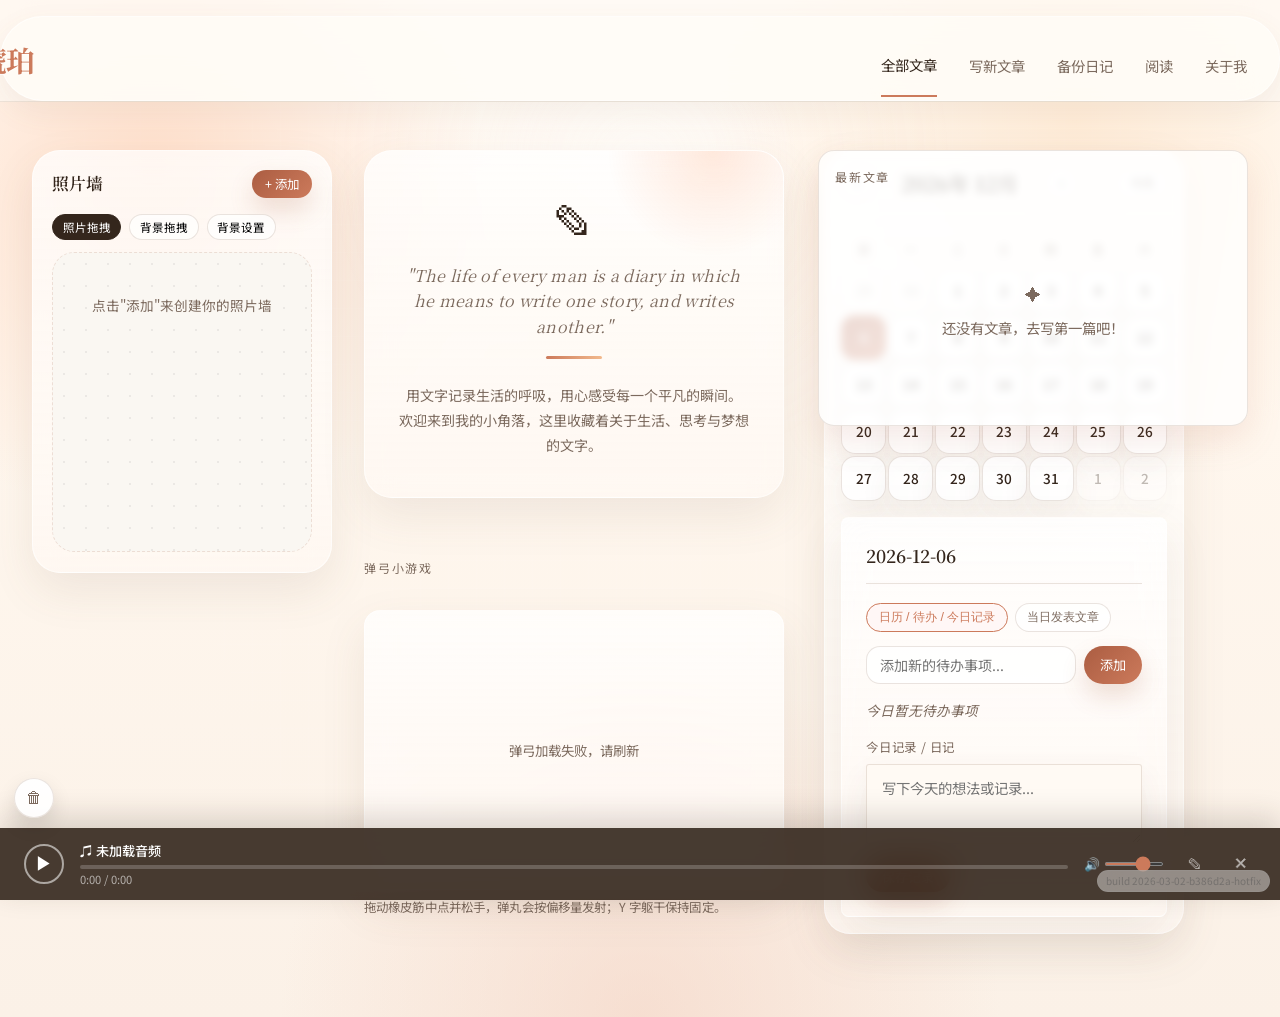
==== myblog-lyz/index.html @ 1bd8c782 "feat: add special diary april fools interactive easter egg" ====
<!DOCTYPE html>
<html lang="zh-CN">
<head>
  <meta charset="UTF-8">
  <meta name="viewport" content="width=device-width, initial-scale=1.0">
  <title>崭新的日记本</title>
  <link href="https://fonts.googleapis.com/css2?family=Noto+Serif+SC:wght@400;600;700&family=Noto+Sans+SC:wght@300;400;500&display=swap" rel="stylesheet">
  <style>
    :root {
      --ink: #2f241b;
      --paper: #fffaf5;
      --paper-soft: #fff3e6;
      --accent: #e97a74;
      --accent-strong: #d8615d;
      --muted: #8f7f72;
      --line: #f1dfcf;
      --hover-bg: #fff1e4;
      --card-bg: rgba(255, 255, 255, 0.78);
      --card-shadow: 0 14px 34px rgba(193, 124, 102, 0.15);
    }

    * { margin: 0; padding: 0; box-sizing: border-box; }

    body {
      font-family: 'Noto Sans SC', sans-serif;
      background:
        radial-gradient(circle at 16% 18%, rgba(255, 214, 198, 0.35), transparent 38%),
        radial-gradient(circle at 80% 6%, rgba(255, 236, 210, 0.45), transparent 36%),
        linear-gradient(180deg, #fffaf5 0%, #fff4ea 50%, #fffbf7 100%);
      color: var(--ink);
      min-height: 100vh;
    }

    /* ─── Splash Screen ─── */
    #splash {
      position: fixed;
      top: 0; left: 0; right: 0; bottom: 0;
      background: var(--paper);
      z-index: 9999;
      display: flex;
      flex-direction: column;
      align-items: center;
      justify-content: center;
      overflow: hidden;
    }

    .splash-content { text-align: center; position: relative; }

    .splash-pen {
      width: 60px; height: 60px;
      margin: 0 auto 2rem;
      position: relative;
      opacity: 0;
      animation: penAppear 0.6s ease-out 0.3s forwards;
    }
    .splash-pen svg { width: 100%; height: 100%; }
    .splash-pen .pen-stroke {
      stroke-dasharray: 200;
      stroke-dashoffset: 200;
      animation: drawPen 1.2s ease-in-out 0.5s forwards;
    }

    @keyframes penAppear {
      from { opacity: 0; transform: translateY(20px); }
      to { opacity: 1; transform: translateY(0); }
    }
    @keyframes drawPen { to { stroke-dashoffset: 0; } }

    .splash-title {
      font-family: 'Noto Serif SC', serif;
      font-size: 2.4rem; font-weight: 700;
      letter-spacing: 0.05em;
      opacity: 0;
      animation: fadeInUp 0.8s ease-out 1s forwards;
    }
    .splash-title .accent { color: var(--accent); }

    .splash-line {
      width: 0; height: 2px;
      background: var(--ink);
      margin: 1.2rem auto;
      animation: expandLine 0.8s ease-in-out 1.5s forwards;
    }
    @keyframes expandLine { to { width: 120px; } }

    .splash-quote {
      font-family: 'Noto Serif SC', serif;
      font-size: 0.95rem; color: var(--muted);
      opacity: 0;
      animation: fadeInUp 0.8s ease-out 1.8s forwards;
      font-style: italic; letter-spacing: 0.02em;
    }

    .splash-dots {
      margin-top: 2.5rem;
      display: flex; gap: 8px; justify-content: center;
      opacity: 0;
      animation: fadeInUp 0.5s ease-out 2.2s forwards;
    }
    .splash-dot {
      width: 6px; height: 6px; border-radius: 50%;
      background: var(--muted);
      animation: dotPulse 1.4s ease-in-out infinite;
    }
    .splash-dot:nth-child(2) { animation-delay: 0.2s; }
    .splash-dot:nth-child(3) { animation-delay: 0.4s; }

    @keyframes dotPulse {
      0%, 100% { opacity: 0.3; transform: scale(1); }
      50% { opacity: 1; transform: scale(1.3); }
    }
    @keyframes fadeInUp {
      from { opacity: 0; transform: translateY(15px); }
      to { opacity: 1; transform: translateY(0); }
    }

    #splash.fade-out { animation: splashFadeOut 0.8s ease-in-out forwards; }
    @keyframes splashFadeOut {
      0% { opacity: 1; }
      100% { opacity: 0; pointer-events: none; }
    }

    .ink-particle {
      position: absolute; width: 4px; height: 4px;
      border-radius: 50%; background: var(--accent);
      opacity: 0; animation: floatParticle 3s ease-in-out infinite;
    }
    @keyframes floatParticle {
      0% { opacity: 0; transform: translateY(0) scale(0); }
      50% { opacity: 0.3; transform: translateY(-40px) scale(1); }
      100% { opacity: 0; transform: translateY(-80px) scale(0.5); }
    }

    /* ─── App Container ─── */
    #app { opacity: 0; transition: opacity 0.6s ease-in; }
    #app.visible { opacity: 1; }

    /* ─── Header ─── */
    header {
      border-bottom: 1px solid rgba(233, 193, 165, 0.6);
      padding: 1.25rem 0 0;
      position: sticky; top: 0;
      background: rgba(255, 250, 245, 0.9);
      backdrop-filter: blur(10px);
      z-index: 100;
    }
    .header-inner {
      max-width: 1320px; margin: 0 auto; padding: 0 2rem;
      display: flex; align-items: baseline; justify-content: space-between;
    }
    .site-title {
      font-family: 'Noto Serif SC', serif;
      font-size: 1.8rem; font-weight: 700; letter-spacing: -0.5px;
      transform: translateX(-220px);
      text-shadow: 0 3px 12px rgba(180, 118, 97, 0.2);
    }
    .site-title span { color: var(--accent); }

    nav { display: flex; gap: 2rem; }
    nav button {
      background: none; border: none; cursor: pointer;
      font-family: 'Noto Sans SC', sans-serif;
      font-size: 0.9rem; color: var(--muted);
      padding-bottom: 1.2rem;
      border-bottom: 2px solid transparent;
      transition: all 0.2s;
    }
    nav button:hover, nav button.active {
      color: var(--ink);
      border-bottom-color: var(--accent);
    }

    /* ─── Layout ─── */
    main { margin: 0 auto; padding: 3rem 2rem; }
    .view { display: none; }
    .view.active { display: block; }

    /* ─── Hero Section ─── */
    .hero-section {
      text-align: center;
      padding: 1.6rem 1.2rem 2rem;
      border: 1px solid var(--line);
      border-radius: 18px;
      margin-bottom: 1.2rem;
      background: linear-gradient(145deg, rgba(255, 255, 255, 0.88), rgba(255, 243, 230, 0.92));
      box-shadow: var(--card-shadow);
    }
    .hero-icon {
      font-size: 2.5rem; margin-bottom: 1.2rem;
      display: inline-block; animation: gentleFloat 3s ease-in-out infinite;
    }
    @keyframes gentleFloat {
      0%, 100% { transform: translateY(0); }
      50% { transform: translateY(-6px); }
    }
    .hero-quote-en {
      font-family: Georgia, 'Noto Serif SC', serif;
      font-size: 1rem; color: var(--muted);
      font-style: italic; margin: -0.4rem 0 1rem; letter-spacing: 0.02em;
    }
    .hero-divider { width: 52px; height: 3px; background: linear-gradient(90deg, var(--accent), #f2b98d); margin: 0 auto 1.5rem; border-radius: 999px; }
    .hero-desc {
      font-size: 0.88rem; color: var(--muted); line-height: 1.8;
      max-width: 420px; margin: 0 auto;
    }


    .home-godot-block {
      grid-column: 1;
      grid-row: 2;
      margin-top: 0.2rem;
      max-width: 640px;
    }
    #slingshot-godot-host {
      width: 100%;
      min-height: 280px;
      border: 1px solid #f0d9c8;
      border-radius: 16px;
      background: linear-gradient(180deg, #fffdfa 0%, #fff4e8 100%);
      overflow: hidden;
      display: flex;
      align-items: center;
      justify-content: center;
      padding: 0.8rem;
    }
    #slingshot-godot-host canvas {
      width: 100% !important;
      max-width: 100%;
      height: auto !important;
      border-radius: 12px;
      background: #1f1711;
      aspect-ratio: 16 / 9;
      box-shadow: inset 0 0 0 1px rgba(255, 222, 195, 0.2);
    }
    .godot-fallback-msg {
      color: var(--muted);
      font-size: 0.84rem;
      text-align: center;
      line-height: 1.8;
      padding: 0.6rem 0.2rem;
    }
    .slingshot-hint {
      margin-top: 0.55rem;
      font-size: 0.78rem;
      color: var(--muted);
      letter-spacing: 0.01em;
    }


    /* ─── Post List ─── */
    .section-label {
      font-size: 0.75rem; text-transform: uppercase;
      letter-spacing: 0.15em; color: var(--muted); margin-bottom: 2rem;
    }
    .post-list { list-style: none; }
    .post-item {
      border-top: 1px solid var(--line); padding: 1.6rem 0;
      display: grid; grid-template-columns: 90px 1fr; gap: 1.5rem;
      cursor: pointer; transition: background 0.15s;
    }
    .post-item:hover { background: var(--hover-bg); margin: 0 -1rem; padding: 1.6rem 1rem; }
    .post-item:last-child { border-bottom: 1px solid var(--line); }
    .post-date { font-size: 0.78rem; color: var(--muted); padding-top: 0.3rem; line-height: 1.5; }
    .post-tag {
      display: inline-block; font-size: 0.65rem;
      padding: 0.1rem 0.4rem; border-radius: 2px; margin-top: 0.3rem;
    }
    .tag-blog { background: #fde8e6; color: var(--accent); }
    .tag-diary { background: #e6f0fd; color: #2563eb; }
    .post-title {
      font-family: 'Noto Serif SC', serif;
      font-size: 1.1rem; font-weight: 600; margin-bottom: 0.4rem; line-height: 1.5;
    }
    .post-excerpt { font-size: 0.88rem; color: var(--muted); line-height: 1.7; }

    /* ─── Post Detail ─── */
    #post-view { display: none; }
    #post-view.active { display: block; }

    .post-nav {
      display: flex; justify-content: space-between; align-items: center;
      margin-bottom: 2.5rem;
    }
    .back-btn {
      background: none; border: none; cursor: pointer;
      font-size: 0.85rem; color: var(--muted);
      display: flex; align-items: center; gap: 0.4rem;
      padding: 0; font-family: 'Noto Sans SC', sans-serif;
    }
    .back-btn:hover { color: var(--ink); }

    .post-actions { display: flex; gap: 0.6rem; }
    .btn-action {
      background: none; border: 1px solid var(--line); cursor: pointer;
      font-family: 'Noto Sans SC', sans-serif;
      font-size: 0.8rem; color: var(--muted);
      padding: 0.35rem 0.9rem; border-radius: 3px; transition: all 0.2s;
    }
    .btn-action:hover { border-color: var(--ink); color: var(--ink); }
    .btn-action.danger { color: var(--accent); border-color: #f5a9a1; }
    .btn-action.danger:hover { background: #fde8e6; border-color: var(--accent); }

    .post-header { margin-bottom: 2.5rem; padding-bottom: 1.5rem; border-bottom: 1px solid var(--line); }
    .post-meta { font-size: 0.78rem; color: var(--muted); margin-bottom: 0.8rem; }
    .post-content h1 {
      font-family: 'Noto Serif SC', serif;
      font-size: 2rem; font-weight: 700; line-height: 1.35;
    }
    .post-body { font-size: 1rem; line-height: 2; color: #2d2416; }
    .post-body p { margin-bottom: 1.4rem; }
    .post-body h2 {
      font-family: 'Noto Serif SC', serif;
      font-size: 1.3rem; margin: 2rem 0 0.8rem; font-weight: 600;
    }
    .post-body blockquote {
      border-left: 3px solid var(--accent); margin: 1.5rem 0;
      padding: 0.5rem 0 0.5rem 1.2rem; color: var(--muted); font-style: italic;
    }
    .post-body img { max-width: 100%; height: auto; border-radius: 3px; margin: 0.5rem 0; }
    .post-body.hidden-by-egg { display: none; }
    .special-diary-egg {
      border: 1px solid var(--line);
      border-radius: 16px;
      background: linear-gradient(150deg, rgba(255,255,255,0.88), rgba(255,246,238,0.9));
      box-shadow: 0 14px 30px rgba(193, 124, 102, 0.12);
      padding: 1.2rem;
      margin-bottom: 1.2rem;
      position: relative;
      overflow: hidden;
      animation: eggFadeIn 0.4s ease;
    }
    .special-diary-egg::after {
      content: '';
      position: absolute;
      inset: auto -40px -50px auto;
      width: 180px;
      height: 180px;
      border-radius: 50%;
      background: radial-gradient(circle, rgba(233,122,116,0.12), transparent 65%);
      pointer-events: none;
    }
    .egg-skip-btn {
      position: absolute;
      right: 12px;
      top: 10px;
      background: none;
      border: none;
      color: var(--muted);
      font-size: 0.75rem;
      cursor: pointer;
      padding: 0.2rem 0.4rem;
      border-radius: 6px;
    }
    .egg-skip-btn:hover { color: var(--ink); background: rgba(255,255,255,0.6); }
    .egg-chip {
      display: inline-flex;
      align-items: center;
      gap: 0.35rem;
      font-size: 0.72rem;
      color: var(--muted);
      border: 1px solid rgba(233,122,116,0.25);
      border-radius: 999px;
      padding: 0.22rem 0.58rem;
      background: rgba(255,255,255,0.52);
      margin-bottom: 0.8rem;
    }
    .egg-text { line-height: 1.95; color: #342b21; min-height: 6.4em; }
    .egg-text p { margin-bottom: 0.65rem; }
    .egg-inline-status {
      margin-top: 0.4rem;
      text-align: right;
      font-size: 0.75rem;
      color: #8d6a59;
      animation: eggFadeIn 0.35s ease;
    }
    .egg-bottom-notice {
      margin-top: 0.9rem;
      border: 1px solid rgba(233,122,116,0.22);
      border-radius: 10px;
      background: rgba(255,255,255,0.7);
      padding: 0.75rem 0.85rem;
      font-size: 0.82rem;
      color: var(--muted);
      animation: eggSlideUp 0.45s ease;
    }
    .egg-actions {
      display: flex;
      gap: 0.6rem;
      flex-wrap: wrap;
      margin-top: 1rem;
    }
    .egg-btn {
      border: 1px solid var(--line);
      background: rgba(255,255,255,0.84);
      color: var(--ink);
      padding: 0.45rem 0.85rem;
      border-radius: 8px;
      font-family: 'Noto Sans SC', sans-serif;
      font-size: 0.82rem;
      cursor: pointer;
      transition: all 0.2s;
    }
    .egg-btn:hover { border-color: #efb4ab; transform: translateY(-1px); }
    .egg-btn.primary {
      background: linear-gradient(145deg, #f3a89f, #e97a74);
      color: #fff;
      border-color: #e97a74;
      box-shadow: 0 8px 18px rgba(233,122,116,0.24);
    }
    .egg-overlay {
      position: fixed;
      inset: 0;
      z-index: 1300;
      background: rgba(34, 22, 14, 0.28);
      backdrop-filter: blur(5px);
      display: none;
      align-items: center;
      justify-content: center;
      padding: 1rem;
      animation: eggFadeIn 0.3s ease;
    }
    .egg-overlay.show { display: flex; }
    .egg-modal {
      width: min(440px, 100%);
      border-radius: 14px;
      border: 1px solid rgba(255,255,255,0.8);
      background: linear-gradient(170deg, rgba(255,255,255,0.95), rgba(255,245,238,0.95));
      box-shadow: 0 18px 45px rgba(43,30,23,0.22);
      padding: 1.1rem 1.1rem 1rem;
      animation: eggSlideUp 0.35s ease;
    }
    .egg-modal h3 {
      font-family: 'Noto Serif SC', serif;
      font-size: 1.1rem;
      margin-bottom: 0.7rem;
    }
    .egg-modal ul {
      margin: 0.6rem 0 0.9rem 1rem;
      color: #46382e;
      line-height: 1.8;
      font-size: 0.88rem;
    }
    .egg-modal p {
      color: var(--muted);
      font-size: 0.87rem;
      line-height: 1.75;
    }
    .egg-modal .egg-actions { margin-top: 0.9rem; }
    @keyframes eggFadeIn {
      from { opacity: 0; transform: translateY(4px); }
      to { opacity: 1; transform: translateY(0); }
    }
    @keyframes eggSlideUp {
      from { opacity: 0; transform: translateY(12px); }
      to { opacity: 1; transform: translateY(0); }
    }
    @media (max-width: 768px) {
      .special-diary-egg { padding: 0.95rem; border-radius: 12px; }
      .egg-text { min-height: 7.1em; }
      .egg-overlay { align-items: flex-end; }
      .egg-modal { border-radius: 14px 14px 10px 10px; }
    }

    /* ─── Write View ─── */
    .write-form { max-width: 640px; }
    .form-group { margin-bottom: 1.5rem; }
    label {
      display: block; font-size: 0.8rem; color: var(--muted);
      margin-bottom: 0.5rem; letter-spacing: 0.05em;
    }
    input[type="text"], select {
      width: 100%; border: 1px solid var(--line); background: #fff;
      padding: 0.7rem 0.9rem; font-family: 'Noto Sans SC', sans-serif;
      font-size: 0.95rem; color: var(--ink); border-radius: 3px;
      outline: none; transition: border-color 0.2s;
    }
    input:focus, select:focus { border-color: var(--ink); }

    /* ─── Rich Text Editor ─── */
    .editor-toolbar {
      display: flex; flex-wrap: wrap; gap: 2px;
      padding: 8px 10px; background: #fff;
      border: 1px solid var(--line); border-bottom: none;
      border-radius: 3px 3px 0 0; align-items: center;
    }
    .toolbar-group {
      display: flex; align-items: center; gap: 2px;
      padding-right: 8px; margin-right: 6px;
      border-right: 1px solid var(--line);
    }
    .toolbar-group:last-child { border-right: none; padding-right: 0; margin-right: 0; }
    .toolbar-btn {
      background: none; border: 1px solid transparent; cursor: pointer;
      padding: 4px 8px; font-size: 0.82rem; color: var(--ink);
      border-radius: 3px; font-family: 'Noto Sans SC', sans-serif;
      transition: all 0.15s; display: flex; align-items: center;
      justify-content: center; min-width: 30px; height: 30px;
    }
    .toolbar-btn:hover { background: var(--hover-bg); border-color: var(--line); }
    .toolbar-btn.active { background: var(--hover-bg); border-color: var(--muted); }
    .toolbar-select {
      border: 1px solid var(--line); background: #fff;
      padding: 3px 6px; font-family: 'Noto Sans SC', sans-serif;
      font-size: 0.78rem; color: var(--ink); border-radius: 3px;
      outline: none; cursor: pointer; height: 30px;
    }
    .toolbar-color {
      width: 28px; height: 28px; border: 1px solid var(--line);
      border-radius: 3px; cursor: pointer; padding: 0;
      background: none; overflow: hidden;
    }
    .toolbar-color input[type="color"] {
      width: 36px; height: 36px; border: none; cursor: pointer; margin: -4px;
    }
    .editor-area {
      width: 100%; border: 1px solid var(--line); background: #fff;
      padding: 0.7rem 0.9rem; font-family: 'Noto Sans SC', sans-serif;
      font-size: 0.95rem; color: var(--ink);
      border-radius: 0 0 3px 3px; outline: none;
      min-height: 280px; line-height: 1.8; overflow-y: auto;
      transition: border-color 0.2s;
    }
    .editor-area:focus { border-color: var(--ink); }
    .editor-area:empty::before {
      content: attr(data-placeholder); color: var(--muted);
      opacity: 0.6; pointer-events: none;
    }
    .editor-area img { max-width: 100%; height: auto; border-radius: 3px; margin: 0.5rem 0; }

    .btn-group { display: flex; align-items: center; gap: 0.8rem; }
    .submit-btn {
      background: var(--ink); color: var(--paper); border: none;
      padding: 0.75rem 2rem; font-family: 'Noto Sans SC', sans-serif;
      font-size: 0.9rem; cursor: pointer; border-radius: 2px; transition: background 0.2s;
    }
    .submit-btn:hover { background: #333; }
    .cancel-btn {
      background: none; color: var(--muted); border: 1px solid var(--line);
      padding: 0.75rem 1.5rem; font-family: 'Noto Sans SC', sans-serif;
      font-size: 0.9rem; cursor: pointer; border-radius: 2px; transition: all 0.2s;
      display: none;
    }
    .cancel-btn:hover { border-color: var(--ink); color: var(--ink); }

    /* ─── About ─── */
    .about-section { max-width: 600px; }
    .about-avatar {
      width: 80px; height: 80px; border-radius: 50%;
      background: linear-gradient(135deg, #f5c5c0, #c0392b);
      display: flex; align-items: center; justify-content: center;
      font-size: 2rem; margin-bottom: 1.5rem; overflow: hidden;
    }
    .about-avatar img {
      width: 100%; height: 100%; object-fit: cover; border-radius: 50%;
    }
    .about-name {
      font-family: 'Noto Serif SC', serif;
      font-size: 1.6rem; font-weight: 700; margin-bottom: 0.5rem;
    }
    .about-bio { color: var(--muted); line-height: 1.9; margin-bottom: 1rem; white-space: pre-line; }
    .about-stats { display: flex; gap: 2rem; margin-bottom: 3rem; }
    .stat { text-align: center; }
    .stat-num { font-family: 'Noto Serif SC', serif; font-size: 1.5rem; font-weight: 700; }
    .stat-label { font-size: 0.75rem; color: var(--muted); margin-top: 0.2rem; }

    /* Profile Edit */
    .btn-edit-profile {
      background: none; border: 1px solid var(--line); cursor: pointer;
      font-family: 'Noto Sans SC', sans-serif;
      font-size: 0.8rem; color: var(--muted);
      padding: 0.35rem 1rem; border-radius: 3px; transition: all 0.2s;
      margin-bottom: 1.5rem; display: inline-block;
    }
    .btn-edit-profile:hover { border-color: var(--ink); color: var(--ink); }

    .profile-edit-form {
      border: 1px solid var(--line); padding: 1.5rem;
      border-radius: 3px; background: #fff; margin-bottom: 2rem;
    }
    .avatar-edit { display: flex; align-items: center; gap: 1rem; margin-bottom: 0.5rem; }
    .avatar-preview {
      width: 64px; height: 64px; border-radius: 50%;
      background: linear-gradient(135deg, #f5c5c0, #c0392b);
      display: flex; align-items: center; justify-content: center;
      font-size: 1.5rem; overflow: hidden; flex-shrink: 0;
    }
    .avatar-preview img { width: 100%; height: 100%; object-fit: cover; }
    .btn-upload-avatar {
      background: none; border: 1px solid var(--line); cursor: pointer;
      font-family: 'Noto Sans SC', sans-serif;
      font-size: 0.78rem; color: var(--muted);
      padding: 0.3rem 0.8rem; border-radius: 3px; transition: all 0.2s;
    }
    .btn-upload-avatar:hover { border-color: var(--ink); color: var(--ink); }

    textarea.edit-textarea {
      width: 100%; border: 1px solid var(--line); background: #fff;
      padding: 0.7rem 0.9rem; font-family: 'Noto Sans SC', sans-serif;
      font-size: 0.95rem; color: var(--ink); border-radius: 3px;
      outline: none; resize: vertical; min-height: 80px; line-height: 1.7;
      transition: border-color 0.2s;
    }
    textarea.edit-textarea:focus { border-color: var(--ink); }

    .profile-btn-group {
      display: flex; gap: 0.6rem; margin-top: 1rem;
    }
    .btn-save-profile {
      background: var(--ink); color: var(--paper); border: none;
      padding: 0.5rem 1.5rem; font-family: 'Noto Sans SC', sans-serif;
      font-size: 0.85rem; cursor: pointer; border-radius: 2px; transition: background 0.2s;
    }
    .btn-save-profile:hover { background: #333; }
    .btn-cancel-profile {
      background: none; color: var(--muted); border: 1px solid var(--line);
      padding: 0.5rem 1.5rem; font-family: 'Noto Sans SC', sans-serif;
      font-size: 0.85rem; cursor: pointer; border-radius: 2px; transition: all 0.2s;
    }
    .btn-cancel-profile:hover { border-color: var(--ink); color: var(--ink); }

    /* ─── Writing Calendar ─── */
    .calendar-section {
      margin-top: 2.5rem; padding-top: 2rem; border-top: 1px solid var(--line);
    }
    .calendar-header {
      display: flex; justify-content: space-between; align-items: flex-start;
      margin-bottom: 1.5rem;
    }
    .calendar-title {
      font-family: 'Noto Serif SC', serif;
      font-size: 1.1rem; font-weight: 600; margin-bottom: 0.4rem;
    }
    .calendar-subtitle { font-size: 0.8rem; color: var(--muted); }
    .btn-reset {
      background: none; border: 1px solid var(--line); cursor: pointer;
      font-family: 'Noto Sans SC', sans-serif;
      font-size: 0.75rem; color: var(--muted);
      padding: 0.3rem 0.8rem; border-radius: 3px; transition: all 0.2s;
      flex-shrink: 0;
    }
    .btn-reset:hover { border-color: var(--accent); color: var(--accent); }

    .calendar-wrapper { overflow-x: auto; padding-bottom: 0.5rem; }
    .calendar-grid { display: inline-block; }
    .calendar-grid svg { display: block; }
    .calendar-cell { rx: 2; ry: 2; stroke: rgba(0,0,0,0.06); stroke-width: 1; }
    .calendar-legend {
      display: flex; align-items: center; gap: 4px; margin-top: 1rem;
      font-size: 0.72rem; color: var(--muted); justify-content: flex-end;
    }
    .legend-box { width: 12px; height: 12px; border-radius: 2px; display: inline-block; }
    .calendar-tooltip {
      position: fixed; background: var(--ink); color: var(--paper);
      padding: 6px 10px; border-radius: 4px; font-size: 0.75rem;
      pointer-events: none; z-index: 1000; opacity: 0;
      transition: opacity 0.15s; white-space: nowrap;
    }
    .calendar-tooltip.visible { opacity: 1; }

    /* ─── Total Writing History ─── */
    .writing-history {
      margin-top: 1.5rem; padding: 1.2rem 1.5rem;
      background: #fff; border: 1px solid var(--line); border-radius: 6px;
    }
    .writing-history-title {
      font-family: 'Noto Serif SC', serif;
      font-size: 0.95rem; font-weight: 600; margin-bottom: 0.8rem;
      color: var(--ink);
    }
    .history-stats {
      display: flex; gap: 2rem; flex-wrap: wrap;
    }
    .history-stat {
      display: flex; flex-direction: column; align-items: center;
    }
    .history-stat-num {
      font-family: 'Noto Serif SC', serif;
      font-size: 1.3rem; font-weight: 700; color: var(--accent);
    }
    .history-stat-label {
      font-size: 0.72rem; color: var(--muted); margin-top: 0.2rem;
    }

    /* ─── Audio Player Bar ─── */
    .audio-player-bar {
      position: fixed; bottom: 0; left: 0; right: 0;
      height: 68px; background: var(--ink); color: #fff;
      display: flex; align-items: center; padding: 0 1.5rem; gap: 1rem;
      z-index: 999; box-shadow: 0 -2px 16px rgba(0,0,0,0.2);
      transition: transform 0.3s ease;
    }
    .audio-player-bar.hidden { transform: translateY(100%); }
    .audio-play-btn {
      background: none; border: 2px solid rgba(255,255,255,0.6);
      color: #fff; width: 40px; height: 40px; border-radius: 50%;
      display: flex; align-items: center; justify-content: center;
      cursor: pointer; font-size: 1.1rem; flex-shrink: 0; transition: all 0.2s;
    }
    .audio-play-btn:hover { border-color: #fff; background: rgba(255,255,255,0.1); }
    .audio-info { flex: 1; min-width: 0; }
    .audio-track-name {
      font-size: 0.82rem; font-weight: 500; white-space: nowrap;
      overflow: hidden; text-overflow: ellipsis; margin-bottom: 4px;
    }
    .audio-progress-wrap {
      width: 100%; height: 4px; background: rgba(255,255,255,0.2);
      border-radius: 2px; cursor: pointer; position: relative;
    }
    .audio-progress-fill {
      height: 100%; background: var(--accent); border-radius: 2px;
      width: 0%; transition: width 0.1s;
    }
    .audio-time { font-size: 0.7rem; color: rgba(255,255,255,0.6); margin-top: 2px; }
    .audio-vol-wrap { display: flex; align-items: center; gap: 4px; flex-shrink: 0; }
    .audio-vol-wrap input[type="range"] {
      width: 60px; accent-color: var(--accent); height: 4px;
    }
    .audio-edit-btn, .audio-close-btn {
      background: none; border: none; color: rgba(255,255,255,0.6);
      cursor: pointer; font-size: 0.9rem; padding: 4px 8px; border-radius: 4px;
      transition: all 0.15s; flex-shrink: 0;
    }
    .audio-edit-btn:hover, .audio-close-btn:hover {
      color: #fff; background: rgba(255,255,255,0.12);
    }
    .audio-url-panel {
      position: fixed; bottom: 76px; left: 20px;
      background: #fff; border: 1px solid var(--line); border-radius: 8px;
      padding: 1rem; box-shadow: 0 4px 20px rgba(0,0,0,0.15);
      z-index: 1000; width: 360px; display: none;
    }
    .audio-url-panel.show { display: block; }
    .audio-url-panel label { font-size: 0.8rem; color: var(--muted); margin-bottom: 0.4rem; }
    .audio-url-panel input {
      width: 100%; border: 1px solid var(--line); padding: 0.5rem 0.7rem;
      font-size: 0.85rem; border-radius: 4px; margin-bottom: 0.5rem;
      font-family: 'Noto Sans SC', sans-serif; outline: none;
    }
    .audio-url-panel input:focus { border-color: var(--ink); }
    .audio-url-panel button {
      background: var(--ink); color: var(--paper); border: none;
      padding: 0.4rem 1rem; font-size: 0.82rem; border-radius: 3px;
      cursor: pointer; font-family: 'Noto Sans SC', sans-serif;
    }
    .player-sidebar-toggle {
      position: fixed; left: 0; bottom: 50%; transform: translateY(50%);
      width: 32px; height: 72px; background: var(--ink); color: #fff;
      border: none; border-radius: 0 8px 8px 0; cursor: pointer;
      z-index: 998; font-size: 1rem; display: none;
      align-items: center; justify-content: center;
      box-shadow: 2px 0 8px rgba(0,0,0,0.15); transition: all 0.2s;
    }
    .player-sidebar-toggle:hover { width: 38px; }
    .player-sidebar-toggle.show { display: flex; }

    #audio-external-wrap {
      position: fixed;
      left: 38px;
      bottom: calc(50% - 86px);
      width: min(250px, calc(100vw - 70px));
      z-index: 999;
      border-radius: 10px;
      box-shadow: 0 6px 20px rgba(0,0,0,0.25);
      overflow: hidden;
      background: #111;
    }
    #audio-external-frame { width: 100%; height: 148px; border: 0; }

    .bear-image-widget {
      position: fixed;
      right: 8px;
      top: 50%;
      transform: translateY(-50%);
      width: 230px;
      z-index: 3200;
      pointer-events: auto;
      user-select: none;
      cursor: grab;
      touch-action: none;
    }
    .bear-image-widget.dragging { cursor: grabbing; }
    .bear-image-widget img {
      width: 100%;
      height: auto;
      display: block;
      filter: drop-shadow(0 18px 24px rgba(0,0,0,0.22));
      pointer-events: none;
    }
    .app-version-badge {
      position: fixed;
      right: 10px;
      bottom: 8px;
      z-index: 4000;
      font-size: 10px;
      color: rgba(80,80,80,0.45);
      background: rgba(255,255,255,0.22);
      border: 1px solid rgba(160,160,160,0.28);
      border-radius: 999px;
      padding: 2px 8px;
      pointer-events: none;
    }


    .trash-fab {
      position: fixed;
      left: 14px;
      bottom: 82px;
      width: 40px;
      height: 40px;
      border-radius: 50%;
      border: 1px solid var(--line);
      background: rgba(255,255,255,0.9);
      color: var(--muted);
      cursor: pointer;
      z-index: 3205;
      display: flex;
      align-items: center;
      justify-content: center;
      font-size: 1rem;
      box-shadow: 0 3px 10px rgba(0,0,0,0.12);
    }
    .trash-fab:hover { color: var(--accent); border-color: #f0b3ad; }
    .trash-panel {
      position: fixed;
      left: 14px;
      bottom: 128px;
      width: min(360px, calc(100vw - 28px));
      max-height: 52vh;
      overflow: auto;
      background: rgba(255,255,255,0.96);
      border: 1px solid var(--line);
      border-radius: 8px;
      padding: 0.7rem 0.8rem;
      z-index: 3204;
      box-shadow: 0 8px 20px rgba(0,0,0,0.14);
      display: none;
    }
    .trash-panel.show { display: block; }
    /* ─── Planner View ─── */
    .planner-container { max-width: 700px; width: 100%; }
    .planner-header {
      display: flex; align-items: center; justify-content: space-between;
      margin-bottom: 2rem;
    }
    .planner-month-nav {
      display: flex; align-items: center; gap: 1rem;
    }
    .planner-month-title {
      font-family: 'Noto Serif SC', serif;
      font-size: 1.3rem; font-weight: 700;
      min-width: 140px; text-align: center;
    }
    .planner-nav-btn {
      background: none; border: 1px solid var(--line); cursor: pointer;
      width: 32px; height: 32px; border-radius: 50%;
      display: flex; align-items: center; justify-content: center;
      font-size: 1rem; color: var(--muted); transition: all 0.2s;
    }
    .planner-nav-btn:hover { border-color: var(--ink); color: var(--ink); }
    .planner-today-btn {
      background: none; border: 1px solid var(--line); cursor: pointer;
      font-family: 'Noto Sans SC', sans-serif;
      font-size: 0.78rem; color: var(--muted);
      padding: 0.3rem 0.8rem; border-radius: 3px; transition: all 0.2s;
    }
    .planner-today-btn:hover { border-color: var(--ink); color: var(--ink); }

    .planner-cal-grid {
      display: grid; grid-template-columns: repeat(7, minmax(0, 1fr));
      gap: 2px; margin-bottom: 1rem; width: 100%;
    }
    .planner-day-label {
      text-align: center; font-size: 0.72rem; color: var(--muted);
      padding: 0.5rem 0; font-weight: 500;
    }
    .planner-day {
      aspect-ratio: 1;
      border: 1px solid var(--line); border-radius: 6px;
      display: flex; flex-direction: column;
      align-items: center; justify-content: center;
      cursor: pointer; transition: all 0.15s;
      position: relative; min-height: 0;
      padding: 0.35rem 0;
      background: #fff;
    }
    .planner-day:hover { border-color: var(--accent); background: var(--hover-bg); }
    .planner-day.today { border-color: var(--accent); border-width: 2px; }
    .planner-day.selected { background: var(--accent); color: #fff; border-color: var(--accent); }
    .planner-day.selected .planner-day-num { color: #fff; }
    .planner-day.other-month { opacity: 0.3; }
    .planner-day-num {
      font-size: 0.85rem; font-weight: 500; color: var(--ink);
    }
    .planner-day-dot {
      width: 5px; height: 5px; border-radius: 50%;
      background: var(--accent); position: absolute;
      bottom: 4px;
    }
    .planner-day.selected .planner-day-dot { background: #fff; }

    .planner-detail {
      border: 1px solid var(--line); border-radius: 8px;
      background: #fff; padding: 1.5rem;
    }
    .planner-detail-header {
      display: flex; align-items: center; justify-content: space-between;
      margin-bottom: 1.2rem; padding-bottom: 0.8rem;
      border-bottom: 1px solid var(--line);
    }
    .planner-detail-date {
      font-family: 'Noto Serif SC', serif;
      font-size: 1.1rem; font-weight: 600;
    }

    .planner-tabs { display: flex; gap: 0.45rem; margin-bottom: 0.9rem; }
    .planner-tab-btn {
      border: 1px solid var(--line); background: #fff; color: var(--muted);
      border-radius: 4px; padding: 0.3rem 0.7rem; cursor: pointer; font-size: 0.78rem;
    }
    .planner-tab-btn.active { border-color: var(--accent); color: var(--accent); background: #fff7f6; }
    .planner-tab-content { display: none; }
    .planner-tab-content.active { display: block; }

    .planner-add-btn {
      background: var(--ink); color: var(--paper); border: none;
      padding: 0.4rem 1rem; font-family: 'Noto Sans SC', sans-serif;
      font-size: 0.8rem; cursor: pointer; border-radius: 3px;
      transition: background 0.2s;
    }
    .planner-add-btn:hover { background: #333; }

    .todo-input-row {
      display: flex; gap: 0.5rem; margin-bottom: 1rem;
    }
    .todo-input-row input {
      flex: 1; border: 1px solid var(--line); background: #fff;
      padding: 0.5rem 0.8rem; font-family: 'Noto Sans SC', sans-serif;
      font-size: 0.88rem; color: var(--ink); border-radius: 3px;
      outline: none;
    }
    .todo-input-row input:focus { border-color: var(--ink); }
    .todo-input-row button {
      background: var(--ink); color: var(--paper); border: none;
      padding: 0.5rem 1rem; font-family: 'Noto Sans SC', sans-serif;
      font-size: 0.82rem; cursor: pointer; border-radius: 3px;
      white-space: nowrap;
    }

    .todo-list-items { list-style: none; margin-bottom: 1.2rem; }
    .todo-item {
      display: flex; align-items: center; gap: 0.6rem;
      padding: 0.6rem 0; border-bottom: 1px solid var(--line);
    }
    .todo-item:last-child { border-bottom: none; }
    .todo-checkbox {
      width: 18px; height: 18px; border: 2px solid var(--line);
      border-radius: 3px; cursor: pointer; flex-shrink: 0;
      display: flex; align-items: center; justify-content: center;
      transition: all 0.15s; background: #fff;
    }
    .todo-checkbox:hover { border-color: var(--accent); }
    .todo-checkbox.checked {
      background: var(--accent); border-color: var(--accent);
    }
    .todo-checkbox.checked::after {
      content: '\2713'; color: #fff; font-size: 0.72rem; font-weight: bold;
    }
    .todo-text {
      flex: 1; font-size: 0.9rem; color: var(--ink); line-height: 1.5;
    }
    .todo-text.done { text-decoration: line-through; color: var(--muted); }
    .todo-delete {
      background: none; border: none; cursor: pointer;
      color: var(--muted); font-size: 0.85rem; padding: 2px 6px;
      border-radius: 3px; transition: all 0.15s;
    }
    .todo-delete:hover { color: var(--accent); background: #fde8e6; }

    .planner-note-section { margin-top: 1rem; }
    .planner-note-label {
      font-size: 0.78rem; color: var(--muted); margin-bottom: 0.4rem;
      letter-spacing: 0.05em;
    }
    .planner-note-area {
      width: 100%; border: 1px solid var(--line); background: var(--paper);
      padding: 0.7rem 0.9rem; font-family: 'Noto Sans SC', sans-serif;
      font-size: 0.9rem; color: var(--ink); border-radius: 3px;
      outline: none; resize: vertical; min-height: 80px; line-height: 1.7;
      transition: border-color 0.2s;
    }
    .planner-note-area:focus { border-color: var(--ink); }
    .planner-note-save {
      margin-top: 0.6rem;
      background: var(--ink); color: var(--paper); border: none;
      padding: 0.4rem 1rem; font-family: 'Noto Sans SC', sans-serif;
      font-size: 0.8rem; cursor: pointer; border-radius: 3px;
    }

    .planner-diary-section { margin-top: 1.5rem; padding-top: 1rem; border-top: 1px solid var(--line); }
    .planner-diary-title {
      font-size: 0.82rem; color: var(--muted); margin-bottom: 0.6rem;
      letter-spacing: 0.05em;
    }
    .planner-diary-item {
      padding: 0.8rem; background: var(--paper); border-radius: 4px;
      margin-bottom: 0.5rem; border-left: 3px solid var(--accent);
    }
    .planner-diary-item-title {
      font-family: 'Noto Serif SC', serif;
      font-size: 0.9rem; font-weight: 600; margin-bottom: 0.2rem;
    }
    .planner-diary-item-excerpt {
      font-size: 0.8rem; color: var(--muted);
    }
    .planner-diary-empty {
      font-size: 0.85rem; color: var(--muted); font-style: italic;
    }

    .empty-state { text-align: center; padding: 4rem 0; color: var(--muted); }
    .empty-state p { margin-top: 0.5rem; font-size: 0.9rem; }

    .loading-msg { text-align: center; padding: 3rem 0; color: var(--muted); font-size: 0.9rem; }

    /* ─── Homepage Two-Column Layout ─── */
    :root {
      --home-sidebar-width: 390px;
    }
    .home-layout-shell {
      display: flex;
      flex-direction: column;
      gap: 1rem;
    }
    .home-layout { display: flex; gap: 2rem; align-items: flex-start; }
    .photo-wall-sidebar {
      width: var(--home-sidebar-width);
      flex-shrink: 0;
      margin-left: 0;
      background: var(--card-bg);
      border: 1px solid var(--line);
      border-radius: 18px;
      box-shadow: var(--card-shadow);
      padding: 0.9rem;
      backdrop-filter: blur(4px);
    }
    .home-main-content { flex: 1; min-width: 0; display: flex; flex-direction: column; }
    #list-view { max-width: 1320px; }
    @media (max-width: 960px) {
      .home-layout { flex-direction: column; }
      .photo-wall-sidebar { width: 100%; margin-left: 0; }
      .home-top-grid { grid-template-columns: 1fr; }
      .home-godot-block { margin-top: 0; max-width: 100%; }
      .home-posts-block { width: 100%; max-width: 100%; margin-left: 0; }
      .home-planner-section { transform: none; margin-left: 0; }
      nav { gap: 1rem; flex-wrap: wrap; justify-content: flex-end; }
      .backup-grid { grid-template-columns: 1fr; }
      .site-title { transform: translateX(-4px); }
    }
    @media (max-width: 640px) {
      .header-inner { flex-direction: column; align-items: flex-start; gap: 0.6rem; }
      nav { justify-content: flex-start; }
      main { padding: 2rem 1rem; }
      .home-planner-section { padding: 0.8rem; transform: none; }
    }


    .home-planner-section .planner-container { max-width: 100%; }

    .home-top-grid {
      display: grid;
      grid-template-columns: minmax(420px, 1fr) minmax(360px, 430px);
      gap: 1.4rem;
      align-items: start;
      margin-bottom: 0.2rem;
    }
    .home-planner-section {
      grid-column: 2;
      grid-row: 1 / span 2;
      margin-top: 0;
      margin-left: auto;
      transform: translateX(16px);
      background: var(--card-bg);
      border: 1px solid var(--line);
      border-radius: 16px;
      padding: 1rem;
      box-shadow: var(--card-shadow);
      backdrop-filter: blur(4px);
    }
    .home-posts-block {
      width: min(680px, calc(100% - var(--home-sidebar-width) - 2rem));
      margin-left: calc(var(--home-sidebar-width) + 2rem);
      background: var(--card-bg);
      border: 1px solid var(--line);
      border-radius: 16px;
      box-shadow: var(--card-shadow);
      padding: 1rem 1rem 0.4rem;
      backdrop-filter: blur(4px);
    }

    @media (max-width: 640px) {
      #slingshot-godot-host {
        min-height: 200px;
        padding: 0.6rem;
      }
    }
    .post-pagination {
      display: flex;
      justify-content: center;
      align-items: center;
      gap: 0.6rem;
      margin-top: 1rem;
    }
    .post-page-btn {
      border: 1px solid var(--line);
      background: #fff;
      color: var(--muted);
      border-radius: 4px;
      padding: 0.25rem 0.7rem;
      cursor: pointer;
      font-size: 0.82rem;
    }
    .post-page-btn:disabled { opacity: .45; cursor: default; }
    .post-page-info { font-size: 0.8rem; color: var(--muted); }

    .backup-wrap { max-width: 980px; }
    .backup-grid {
      display: grid;
      grid-template-columns: 1fr 1fr;
      gap: 1.2rem;
      margin-top: 1rem;
    }
    .backup-card {
      background: #fff; border: 1px solid var(--line); border-radius: 8px; padding: 1rem;
    }
    .backup-card h3 { font-family: 'Noto Serif SC', serif; margin-bottom: 0.6rem; }
    .backup-post-list { max-height: 340px; overflow: auto; border: 1px solid var(--line); border-radius: 6px; padding: 0.5rem; }
    .backup-post-item { display: flex; gap: 0.6rem; align-items: flex-start; padding: 0.45rem; border-bottom: 1px dashed var(--line); }
    .backup-post-item:last-child { border-bottom: none; }
    .backup-actions { margin-top: 0.7rem; display: flex; gap: 0.6rem; flex-wrap: wrap; }
    .backup-btn { border: 1px solid var(--line); background: #fff; padding: 0.45rem 0.9rem; border-radius: 4px; cursor: pointer; }
    .backup-btn.primary { background: var(--ink); color: var(--paper); border-color: var(--ink); }
    .backup-note { color: var(--muted); font-size: 0.82rem; line-height: 1.6; margin-top: 0.5rem; }

    /* ─── Photo Wall ─── */
    .pw-header {
      display: flex; align-items: center; justify-content: space-between;
      margin-bottom: 1rem;
    }
    .pw-title {
      font-family: 'Noto Serif SC', serif;
      font-size: 1.05rem; font-weight: 600;
    }
    .pw-add-btn {
      background: var(--ink); color: var(--paper); border: none;
      padding: 0.3rem 0.8rem; font-size: 0.78rem; border-radius: 3px;
      cursor: pointer; font-family: 'Noto Sans SC', sans-serif;
    }
    .pw-container {
      display: flex; flex-wrap: wrap; gap: 6px;
      justify-content: center; padding: 10px;
      min-height: 560px; position: relative;
    }
    .polaroid {
      background: #fff; padding: 8px 8px 32px 8px;
      box-shadow: 0 3px 12px rgba(0,0,0,0.12), 0 1px 3px rgba(0,0,0,0.08);
      display: inline-block; cursor: pointer;
      transition: transform 0.25s, box-shadow 0.25s, z-index 0s;
      position: relative; z-index: 1;
    }
    .polaroid:hover { transform: rotate(0deg) scale(1.08) !important; z-index: 10;
      box-shadow: 0 8px 24px rgba(0,0,0,0.2);
    }
    .polaroid img {
      width: 120px; height: 120px; object-fit: cover; display: block;
    }
    .polaroid-text {
      position: absolute; bottom: 4px; left: 8px; right: 8px;
      text-align: center; font-size: 0.68rem; color: #666;
      white-space: nowrap; overflow: hidden; text-overflow: ellipsis;
      font-family: 'Noto Sans SC', sans-serif;
    }
    .polaroid-del {
      position: absolute; top: 2px; right: 2px;
      background: rgba(0,0,0,0.5); color: #fff; border: none;
      width: 18px; height: 18px; border-radius: 50%; font-size: 0.6rem;
      cursor: pointer; display: none; align-items: center; justify-content: center;
    }
    .polaroid:hover .polaroid-del { display: flex; }

    /* ─── Photo Edit Modal ─── */
    .photo-modal-overlay {
      position: fixed; top: 0; left: 0; right: 0; bottom: 0;
      background: rgba(0,0,0,0.7); z-index: 2000;
      display: none; align-items: center; justify-content: center;
    }
    .photo-modal-overlay.show { display: flex; }
    .photo-modal {
      background: #fff; border-radius: 10px; padding: 1.5rem;
      max-width: 560px; width: 90%; max-height: 90vh; overflow-y: auto;
    }
    .photo-modal-header {
      display: flex; justify-content: space-between; align-items: center;
      margin-bottom: 1rem;
    }
    .photo-modal-header h3 {
      font-family: 'Noto Serif SC', serif; font-size: 1.1rem; font-weight: 600;
    }
    .photo-modal-close {
      background: none; border: none; font-size: 1.3rem; cursor: pointer;
      color: var(--muted); padding: 4px;
    }
    .photo-modal-canvas-wrap {
      position: relative; text-align: center; margin-bottom: 1rem;
      background: #f5f5f5; border-radius: 6px; overflow: hidden;
    }
    .photo-modal-canvas-wrap canvas {
      max-width: 100%; display: block; margin: 0 auto; cursor: crosshair;
    }
    .photo-controls {
      display: flex; flex-wrap: wrap; gap: 0.5rem; margin-bottom: 1rem;
      align-items: center;
    }
    .photo-ctrl-btn {
      background: var(--hover-bg); border: 1px solid var(--line);
      padding: 0.3rem 0.7rem; font-size: 0.78rem; border-radius: 3px;
      cursor: pointer; font-family: 'Noto Sans SC', sans-serif; transition: all 0.15s;
    }
    .photo-ctrl-btn:hover { border-color: var(--ink); }
    .photo-ctrl-btn.active { background: var(--ink); color: #fff; border-color: var(--ink); }
    .photo-ctrl-range {
      display: flex; align-items: center; gap: 0.4rem; font-size: 0.75rem; color: var(--muted);
    }
    .photo-ctrl-range input[type="range"] { width: 100px; accent-color: var(--accent); }
    .photo-text-input {
      width: 100%; border: 1px solid var(--line); padding: 0.5rem 0.7rem;
      font-size: 0.85rem; border-radius: 4px; margin-bottom: 0.8rem;
      font-family: 'Noto Sans SC', sans-serif; outline: none;
    }
    .photo-text-input:focus { border-color: var(--ink); }
    .photo-modal-actions {
      display: flex; gap: 0.6rem; justify-content: flex-end;
    }
    .photo-modal-actions button {
      padding: 0.45rem 1.2rem; font-size: 0.85rem; border-radius: 3px;
      cursor: pointer; font-family: 'Noto Sans SC', sans-serif; border: 1px solid var(--line);
      background: #fff; transition: all 0.15s;
    }
    .photo-modal-actions .pm-save {
      background: var(--ink); color: var(--paper); border-color: var(--ink);
    }
    .crop-overlay {
      position: absolute; border: 2px dashed var(--accent);
      background: rgba(192,57,43,0.1); pointer-events: none; display: none;
    }

    /* ─── E-Book Reader ─── */
    .bookshelf { max-width: 700px; }
    .bookshelf-header {
      display: flex; align-items: center; justify-content: space-between;
      margin-bottom: 2rem;
    }
    .bookshelf-title {
      font-family: 'Noto Serif SC', serif; font-size: 1.3rem; font-weight: 700;
    }
    .bookshelf-import-btn {
      background: var(--ink); color: var(--paper); border: none;
      padding: 0.5rem 1.2rem; font-size: 0.85rem; border-radius: 3px;
      cursor: pointer; font-family: 'Noto Sans SC', sans-serif;
    }
    .bookshelf-grid {
      display: grid; grid-template-columns: repeat(auto-fill, minmax(140px, 1fr));
      gap: 1.5rem;
    }
    .book-card {
      cursor: pointer; transition: transform 0.2s;
      text-align: center;
    }
    .book-card:hover { transform: translateY(-4px); }
    .book-cover {
      width: 100%; aspect-ratio: 2/3; background: linear-gradient(135deg, #e8e0d5, #d4c8b8);
      border-radius: 4px; overflow: hidden; margin-bottom: 0.6rem;
      box-shadow: 0 3px 10px rgba(0,0,0,0.12);
      display: flex; align-items: center; justify-content: center;
      font-size: 0.8rem; color: var(--muted); padding: 0.5rem;
      position: relative;
    }
    .book-cover img { width: 100%; height: 100%; object-fit: cover; }
    .book-card-title {
      font-family: 'Noto Serif SC', serif; font-size: 0.85rem;
      font-weight: 600; line-height: 1.4;
      overflow: hidden; text-overflow: ellipsis;
      display: -webkit-box; -webkit-line-clamp: 2; -webkit-box-orient: vertical;
    }
    .book-card-author {
      font-size: 0.72rem; color: var(--muted); margin-top: 0.2rem;
    }
    .book-progress-bar {
      height: 3px; background: var(--line); border-radius: 2px;
      margin-top: 0.4rem; overflow: hidden;
    }
    .book-progress-fill { height: 100%; background: var(--accent); }
    .book-del-btn {
      position: absolute; top: 4px; right: 4px;
      background: rgba(0,0,0,0.5); color: #fff; border: none;
      width: 22px; height: 22px; border-radius: 50%; font-size: 0.7rem;
      cursor: pointer; display: none; align-items: center; justify-content: center;
    }
    .book-card:hover .book-del-btn { display: flex; }

    /* ─── E-Book Reading View ─── */
    .ebook-reading-view { display: none; }
    .ebook-reading-view.active { display: block; }
    .ebook-toolbar {
      display: flex; align-items: center; justify-content: space-between;
      padding: 0.8rem 0; margin-bottom: 1rem; border-bottom: 1px solid var(--line);
    }
    .ebook-back-btn {
      background: none; border: none; cursor: pointer;
      font-size: 0.85rem; color: var(--muted);
      display: flex; align-items: center; gap: 0.4rem;
      font-family: 'Noto Sans SC', sans-serif;
    }
    .ebook-back-btn:hover { color: var(--ink); }
    .ebook-book-title {
      font-family: 'Noto Serif SC', serif; font-size: 1rem; font-weight: 600;
      flex: 1; text-align: center; margin: 0 1rem;
      white-space: nowrap; overflow: hidden; text-overflow: ellipsis;
    }
    .ebook-nav-btns { display: flex; gap: 0.4rem; }
    .ebook-nav-btn {
      background: none; border: 1px solid var(--line);
      width: 34px; height: 34px; border-radius: 50%; cursor: pointer;
      display: flex; align-items: center; justify-content: center;
      font-size: 1rem; color: var(--muted); transition: all 0.2s;
    }
    .ebook-nav-btn:hover { border-color: var(--ink); color: var(--ink); }
    #epub-viewer {
      width: 100%; min-height: 500px; border: 1px solid var(--line);
      border-radius: 6px; background: #fff; overflow: hidden;
    }
    .ebook-footer {
      display: flex; justify-content: center; align-items: center;
      padding: 0.8rem 0; gap: 1rem; margin-top: 0.5rem;
    }
    .ebook-page-info { font-size: 0.78rem; color: var(--muted); }

    /* ─── E-Book TOC Sidebar ─── */
    .ebook-toc-overlay {
      position: fixed; top: 0; left: 0; right: 0; bottom: 0;
      background: rgba(0,0,0,0.4); z-index: 1500; display: none;
    }
    .ebook-toc-overlay.show { display: block; }
    .ebook-toc-panel {
      position: fixed; top: 0; left: 0; bottom: 0; width: 300px;
      background: #fff; z-index: 1501; padding: 1.5rem;
      overflow-y: auto; box-shadow: 2px 0 16px rgba(0,0,0,0.15);
      transform: translateX(-100%); transition: transform 0.3s ease;
    }
    .ebook-toc-overlay.show .ebook-toc-panel { transform: translateX(0); }
    .ebook-toc-title {
      font-family: 'Noto Serif SC', serif; font-size: 1.1rem;
      font-weight: 600; margin-bottom: 1rem; padding-bottom: 0.5rem;
      border-bottom: 1px solid var(--line);
    }
    .toc-item {
      display: block; padding: 0.5rem 0; font-size: 0.85rem;
      color: var(--ink); cursor: pointer; border: none; background: none;
      text-align: left; width: 100%; font-family: 'Noto Sans SC', sans-serif;
      transition: color 0.15s;
    }
    .toc-item:hover { color: var(--accent); }
    .ebook-toc-close {
      position: absolute; top: 1rem; right: 1rem;
      background: none; border: none; font-size: 1.2rem;
      cursor: pointer; color: var(--muted);
    }

    /* ─── E-Book Reader Settings Panel ─── */
    .ebook-settings-btn {
      background: none; border: 1px solid var(--line);
      width: 34px; height: 34px; border-radius: 50%; cursor: pointer;
      display: flex; align-items: center; justify-content: center;
      font-size: 1rem; color: var(--muted); transition: all 0.2s;
    }
    .ebook-settings-btn:hover { border-color: var(--ink); color: var(--ink); }
    .ebook-settings-overlay {
      position: fixed; top: 0; left: 0; right: 0; bottom: 0;
      background: rgba(0,0,0,0.4); z-index: 1500; display: none;
      align-items: center; justify-content: center;
    }
    .ebook-settings-overlay.show { display: flex; }
    .ebook-settings-panel {
      background: #fff; border-radius: 10px; padding: 1.5rem;
      max-width: 420px; width: 90%; max-height: 80vh; overflow-y: auto;
      box-shadow: 0 8px 32px rgba(0,0,0,0.18);
    }
    .ebook-settings-title {
      font-family: 'Noto Serif SC', serif; font-size: 1.1rem;
      font-weight: 600; margin-bottom: 1.2rem; padding-bottom: 0.5rem;
      border-bottom: 1px solid var(--line);
      display: flex; justify-content: space-between; align-items: center;
    }
    .ebook-settings-close {
      background: none; border: none; font-size: 1.2rem; cursor: pointer;
      color: var(--muted); padding: 2px;
    }
    .ebook-setting-group {
      margin-bottom: 1rem; padding-bottom: 1rem;
      border-bottom: 1px solid #f0ece6;
    }
    .ebook-setting-group:last-child { border-bottom: none; margin-bottom: 0; padding-bottom: 0; }
    .ebook-setting-label {
      font-size: 0.82rem; color: var(--muted); margin-bottom: 0.5rem;
      font-weight: 500;
    }
    .ebook-setting-row {
      display: flex; align-items: center; gap: 0.6rem;
    }
    .ebook-setting-row input[type="range"] {
      flex: 1; accent-color: var(--accent); height: 4px;
    }
    .ebook-setting-val {
      font-size: 0.78rem; color: var(--ink); min-width: 42px;
      text-align: center; font-weight: 500;
    }
    .ebook-size-btns { display: flex; gap: 0.5rem; flex-wrap: wrap; }
    .ebook-size-btn {
      background: var(--hover-bg); border: 1px solid var(--line);
      padding: 0.35rem 0.8rem; font-size: 0.78rem; border-radius: 3px;
      cursor: pointer; font-family: 'Noto Sans SC', sans-serif;
      transition: all 0.15s;
    }
    .ebook-size-btn:hover { border-color: var(--ink); }
    .ebook-size-btn.active { background: var(--ink); color: #fff; border-color: var(--ink); }
    .ebook-weight-btns { display: flex; gap: 0.5rem; }
    .ebook-weight-btn {
      background: var(--hover-bg); border: 1px solid var(--line);
      padding: 0.35rem 0.8rem; font-size: 0.78rem; border-radius: 3px;
      cursor: pointer; font-family: 'Noto Sans SC', sans-serif;
      transition: all 0.15s;
    }
    .ebook-weight-btn:hover { border-color: var(--ink); }
    .ebook-weight-btn.active { background: var(--ink); color: #fff; border-color: var(--ink); }

    /* ─── Photo Wall Drag & Background ─── */
    .pw-toolbar {
      display: flex; align-items: center; gap: 0.5rem; margin-bottom: 0.8rem;
      flex-wrap: wrap;
    }
    .pw-toolbar-btn {
      background: var(--hover-bg); border: 1px solid var(--line);
      padding: 0.25rem 0.6rem; font-size: 0.72rem; border-radius: 3px;
      cursor: pointer; font-family: 'Noto Sans SC', sans-serif;
      transition: all 0.15s;
    }
    .pw-toolbar-btn:hover { border-color: var(--ink); }
    .pw-toolbar-btn.active { background: var(--ink); color: #fff; border-color: var(--ink); }
    .pw-container.bg-drag-mode { cursor: grab; touch-action: none; user-select: none; }
    .pw-container.bg-drag-mode:active { cursor: grabbing; }
    .pw-bg-settings {
      display: none; padding: 0.8rem; background: #fff;
      border: 1px solid var(--line); border-radius: 6px;
      margin-bottom: 0.8rem;
    }
    .pw-bg-settings.show { display: block; }
    .pw-bg-row {
      display: flex; align-items: center; gap: 0.5rem; margin-bottom: 0.5rem;
      font-size: 0.78rem; color: var(--muted);
    }
    .pw-bg-row:last-child { margin-bottom: 0; }
    .pw-bg-row label { min-width: 38px; }
    .pw-bg-row input[type="color"] {
      width: 28px; height: 28px; border: 1px solid var(--line);
      border-radius: 3px; cursor: pointer; padding: 1px;
    }
    .pw-bg-row input[type="range"] {
      flex: 1; accent-color: var(--accent);
    }
    .pw-bg-row .pw-bg-val {
      min-width: 36px; text-align: center; font-size: 0.75rem;
    }
    .pw-container {
      position: relative; border-radius: 6px; overflow: hidden;
      transition: background-color 0.3s, width 0.3s, min-height 0.3s;
    }
    .pw-container .polaroid.dragging {
      opacity: 0.85; z-index: 100 !important;
      box-shadow: 0 12px 32px rgba(0,0,0,0.25);
    }
    .pw-container .polaroid[style*="position: absolute"] {
      cursor: grab;
    }
    .pw-container .polaroid[style*="position: absolute"]:active {
      cursor: grabbing;
    }

    /* Adjust main for wider list view */
    main { max-width: 1200px; }
    .view:not(#list-view) { max-width: 860px; margin: 0 auto; }
    body.has-audio-player main { padding-bottom: 80px; }

    /* Warm visual refresh */
    :root {
      --ink: #34261c;
      --paper: #fffaf4;
      --paper-deep: #f6ede2;
      --surface: rgba(255, 252, 247, 0.78);
      --surface-strong: rgba(255, 251, 245, 0.92);
      --accent: #cc7a5b;
      --accent-strong: #ab5d42;
      --accent-soft: #f2c9b7;
      --muted: #7c6a5e;
      --line: rgba(137, 108, 87, 0.18);
      --hover-bg: rgba(255, 244, 235, 0.9);
      --shadow-soft: 0 18px 45px rgba(110, 84, 67, 0.10);
      --shadow-card: 0 14px 30px rgba(87, 61, 45, 0.08);
      --mx: 50%;
      --my: 18%;
    }
    html { scroll-behavior: smooth; }
    body {
      background:
        radial-gradient(circle at 12% 18%, rgba(255, 216, 192, 0.82), transparent 24%),
        radial-gradient(circle at 84% 12%, rgba(255, 230, 204, 0.72), transparent 26%),
        radial-gradient(circle at 50% 100%, rgba(243, 209, 193, 0.58), transparent 30%),
        linear-gradient(180deg, #fffdf9 0%, #fff7ee 42%, #fbf1e7 100%);
      position: relative;
      overflow-x: hidden;
      line-height: 1.6;
    }
    body::before,
    body::after {
      content: '';
      position: fixed;
      inset: 0;
      pointer-events: none;
      z-index: -1;
    }
    body::before {
      opacity: 0.55;
      background:
        linear-gradient(rgba(255,255,255,0.14) 1px, transparent 1px),
        linear-gradient(90deg, rgba(255,255,255,0.14) 1px, transparent 1px);
      background-size: 28px 28px;
      mask-image: radial-gradient(circle at center, black 38%, transparent 100%);
    }
    body::after {
      opacity: 0.78;
      background:
        radial-gradient(260px circle at var(--mx) var(--my), rgba(255, 255, 255, 0.72), transparent 60%),
        radial-gradient(520px circle at var(--mx) var(--my), rgba(255, 217, 197, 0.22), transparent 62%);
      transition: opacity 0.25s ease-out;
    }
    body[data-pointer='idle']::after { opacity: 0.44; }
    button, [role="button"] { cursor: pointer; }
    ::selection {
      background: rgba(204, 122, 91, 0.18);
      color: var(--ink);
    }
    #splash {
      background:
        radial-gradient(circle at top, rgba(255, 227, 210, 0.88), transparent 34%),
        linear-gradient(180deg, #fffaf5 0%, #f9efe5 100%);
    }
    #app {
      position: relative;
      isolation: isolate;
    }
    header {
      padding-top: 1rem;
      border-bottom: 1px solid rgba(137, 108, 87, 0.14);
      background: rgba(255, 250, 244, 0.72);
      backdrop-filter: blur(18px);
    }
    .header-inner {
      max-width: 1360px;
      border: 1px solid rgba(255,255,255,0.58);
      border-radius: 999px;
      background: rgba(255, 252, 247, 0.72);
      box-shadow: 0 12px 30px rgba(122, 96, 78, 0.08);
      padding-top: 0.35rem;
    }
    .site-title {
      padding: 0.9rem 0 1.05rem 1.4rem;
      text-shadow: 0 1px 0 rgba(255,255,255,0.8);
    }
    nav button {
      padding: 0.95rem 0 1.25rem;
      transition: color 0.24s ease, border-color 0.24s ease, transform 0.24s ease;
    }
    nav button:hover,
    nav button.active {
      transform: translateY(-1px);
    }
    main {
      max-width: 1400px;
      padding: 3rem 2rem 6rem;
    }
    .view:not(#list-view) {
      max-width: 920px;
    }
    .hero-section,
    .home-planner-section,
    .photo-wall-sidebar,
    .backup-card,
    .profile-edit-form,
    .writing-history,
    .planner-detail,
    .audio-url-panel,
    .trash-panel,
    .photo-modal,
    .ebook-settings-panel,
    .bookshelf,
    #epub-viewer,
    #slingshot-godot-host {
      background: linear-gradient(180deg, rgba(255,255,255,0.74), rgba(255,248,242,0.9));
      border: 1px solid rgba(255,255,255,0.58);
      box-shadow: var(--shadow-soft);
      backdrop-filter: blur(14px);
    }
    .hero-section {
      position: relative;
      overflow: hidden;
      padding: 2.2rem 2rem 2.4rem;
      border-radius: 28px;
      border-bottom: 1px solid rgba(255,255,255,0.58);
    }
    .hero-section::before {
      content: '';
      position: absolute;
      width: 220px;
      height: 220px;
      border-radius: 50%;
      background: radial-gradient(circle, rgba(255, 211, 188, 0.5), transparent 68%);
      top: -110px;
      right: -40px;
      pointer-events: none;
    }
    .hero-divider {
      width: 56px;
      border-radius: 999px;
    }
    .home-layout {
      align-items: flex-start;
      gap: 2rem;
    }
    .photo-wall-sidebar {
      padding: 1.2rem;
      margin-left: 0;
      border-radius: 28px;
    }
    .home-planner-section {
      border-radius: 26px;
      border-width: 1px;
      transform: translateX(18px);
    }
    .pw-container {
      border-radius: 22px;
      background:
        radial-gradient(circle at top left, rgba(255,255,255,0.65), transparent 30%),
        linear-gradient(180deg, rgba(255,255,255,0.32), rgba(250,238,227,0.56));
      border: 1px dashed rgba(171, 93, 66, 0.16);
    }
    .pw-bg-settings,
    .backup-post-list,
    .planner-note-area,
    .planner-day,
    .photo-modal-canvas-wrap,
    .editor-toolbar,
    .editor-area,
    .profile-edit-form,
    .post-item,
    .book-cover,
    .ebook-toc-panel {
      box-shadow: var(--shadow-card);
    }
    .post-item {
      padding: 1.25rem 1.2rem;
      border-radius: 18px;
      transition: background 0.22s ease, transform 0.22s ease, box-shadow 0.22s ease, border-color 0.22s ease;
    }
    .post-item:hover {
      margin: 0;
      background: rgba(255, 251, 246, 0.96);
      transform: translateY(-2px);
      border-color: transparent;
      box-shadow: var(--shadow-card);
    }
    .btn-action,
    .backup-btn,
    .planner-tab-btn,
    .planner-today-btn,
    .planner-nav-btn,
    .btn-edit-profile,
    .btn-upload-avatar,
    .btn-reset,
    .post-page-btn,
    .pw-toolbar-btn,
    .photo-ctrl-btn,
    .ebook-size-btn,
    .ebook-weight-btn {
      border-radius: 999px;
      background: rgba(255,255,255,0.72);
      transition: transform 0.2s ease, border-color 0.2s ease, background 0.2s ease, color 0.2s ease, box-shadow 0.2s ease;
    }
    .btn-action:hover,
    .backup-btn:hover,
    .planner-tab-btn:hover,
    .planner-today-btn:hover,
    .planner-nav-btn:hover,
    .btn-edit-profile:hover,
    .btn-upload-avatar:hover,
    .btn-reset:hover,
    .post-page-btn:not(:disabled):hover,
    .pw-toolbar-btn:hover,
    .photo-ctrl-btn:hover,
    .ebook-size-btn:hover,
    .ebook-weight-btn:hover {
      border-color: var(--accent);
      color: var(--ink);
      background: rgba(255,255,255,0.94);
      transform: translateY(-1px);
    }
    .submit-btn,
    .pw-add-btn,
    .bookshelf-import-btn,
    .planner-add-btn,
    .todo-input-row button,
    .photo-modal-actions .pm-save,
    .btn-save-profile,
    .planner-note-save,
    .backup-btn.primary,
    .audio-url-panel button {
      background: linear-gradient(135deg, var(--accent-strong), var(--accent));
      color: #fff;
      border-color: transparent;
      border-radius: 999px;
      box-shadow: 0 12px 24px rgba(171, 93, 66, 0.20);
      transition: transform 0.2s ease, box-shadow 0.2s ease, filter 0.2s ease;
    }
    .submit-btn:hover,
    .pw-add-btn:hover,
    .bookshelf-import-btn:hover,
    .planner-add-btn:hover,
    .todo-input-row button:hover,
    .photo-modal-actions .pm-save:hover,
    .btn-save-profile:hover,
    .planner-note-save:hover,
    .backup-btn.primary:hover,
    .audio-url-panel button:hover {
      transform: translateY(-1px);
      box-shadow: 0 16px 28px rgba(171, 93, 66, 0.28);
      filter: saturate(1.06);
    }
    .cancel-btn,
    .btn-cancel-profile {
      border-radius: 999px;
      background: rgba(255,255,255,0.7);
    }
    input[type="text"],
    select,
    textarea.edit-textarea,
    .photo-text-input,
    .audio-url-panel input,
    .todo-input-row input {
      background: rgba(255,255,255,0.86);
      border-radius: 14px;
      transition: border-color 0.2s ease, box-shadow 0.2s ease, background 0.2s ease;
    }
    input:focus,
    select:focus,
    textarea.edit-textarea:focus,
    .photo-text-input:focus,
    .audio-url-panel input:focus,
    .todo-input-row input:focus,
    .editor-area:focus,
    .planner-note-area:focus {
      border-color: var(--accent);
      box-shadow: 0 0 0 4px rgba(204, 122, 91, 0.12);
      background: rgba(255,255,255,0.96);
    }
    .editor-toolbar {
      background: rgba(255,255,255,0.88);
      border-radius: 18px 18px 0 0;
    }
    .editor-area {
      background: rgba(255,255,255,0.88);
      border-radius: 0 0 18px 18px;
      transition: border-color 0.2s ease, box-shadow 0.2s ease, background 0.2s ease;
    }
    .planner-day {
      background: rgba(255,255,255,0.82);
      border-radius: 14px;
    }
    .planner-day:hover {
      background: rgba(255, 247, 239, 0.98);
      transform: translateY(-1px);
    }
    .planner-day.selected {
      background: linear-gradient(135deg, var(--accent-strong), var(--accent));
    }
    .audio-player-bar {
      height: 72px;
      background: rgba(52, 38, 28, 0.9);
      box-shadow: 0 -10px 30px rgba(52, 38, 28, 0.18);
      backdrop-filter: blur(16px);
    }
    .audio-play-btn {
      border-color: rgba(255,255,255,0.55);
    }
    .audio-url-panel,
    .trash-panel,
    .ebook-settings-panel,
    .ebook-toc-panel,
    .photo-modal {
      border-radius: 24px;
    }
    .ebook-toc-panel {
      background: rgba(255,255,255,0.94);
    }
    #epub-viewer {
      border-radius: 18px;
    }
    .book-card {
      transition: transform 0.2s ease, filter 0.2s ease;
    }
    .book-card:hover {
      transform: translateY(-4px);
      filter: saturate(1.03);
    }
    .book-cover,
    .polaroid {
      border-radius: 14px;
    }
    .polaroid {
      box-shadow: 0 8px 24px rgba(0,0,0,0.10), 0 2px 8px rgba(0,0,0,0.06);
    }
    .polaroid:hover {
      box-shadow: 0 16px 32px rgba(87, 61, 45, 0.18);
    }
    .trash-fab {
      background: rgba(255,255,255,0.92);
      box-shadow: 0 8px 20px rgba(0,0,0,0.10);
      transition: transform 0.2s ease, border-color 0.2s ease, color 0.2s ease;
    }
    .trash-fab:hover {
      transform: translateY(-2px);
    }
    .app-version-badge {
      background: rgba(255,255,255,0.42);
      border: 1px solid rgba(160,160,160,0.18);
      backdrop-filter: blur(10px);
    }
    .bear-image-widget img {
      filter: drop-shadow(0 20px 28px rgba(95, 73, 59, 0.22));
    }
    @media (max-width: 960px) {
      .photo-wall-sidebar {
        width: 100%;
      }
      .home-planner-section {
        transform: none;
      }
      .header-inner {
        border-radius: 28px;
      }
    }
    @media (max-width: 640px) {
      main {
        padding: 2rem 1rem 6rem;
      }
      .hero-section,
      .photo-wall-sidebar,
      .home-planner-section,
      .backup-card {
        border-radius: 22px;
      }
    }
    @media (prefers-reduced-motion: reduce) {
      html { scroll-behavior: auto; }
      *,
      *::before,
      *::after {
        animation: none !important;
        transition: none !important;
      }
      body::after {
        display: none;
      }
    }
  </style>
</head>
<body>

<!-- ─── Splash Screen ─── -->
<div id="splash">
  <div class="splash-content">
    <div class="ink-particle" style="left: 20%; top: 30%; animation-delay: 0s;"></div>
    <div class="ink-particle" style="left: 70%; top: 20%; animation-delay: 0.8s;"></div>
    <div class="ink-particle" style="left: 40%; top: 60%; animation-delay: 1.5s;"></div>
    <div class="ink-particle" style="left: 80%; top: 50%; animation-delay: 0.4s;"></div>
    <div class="ink-particle" style="left: 15%; top: 70%; animation-delay: 1.2s;"></div>
    <div class="splash-pen">
      <svg viewBox="0 0 64 64" fill="none" xmlns="http://www.w3.org/2000/svg">
        <path class="pen-stroke" d="M8 56 L48 16 L52 12 C54 10 58 10 60 12 L52 20 L12 60 L4 60 Z" stroke="#1a1008" stroke-width="2" fill="none"/>
        <path class="pen-stroke" d="M4 60 L8 56 L12 60 Z" stroke="#c0392b" stroke-width="1.5" fill="none" style="animation-delay: 0.3s;"/>
        <path class="pen-stroke" d="M48 16 L52 12 L60 12 L52 20 Z" stroke="#1a1008" stroke-width="1.5" fill="none" style="animation-delay: 0.2s;"/>
      </svg>
    </div>
    <div class="splash-title">创造时间的<span class="accent">琥珀</span></div>
    <div class="splash-line"></div>
    <div class="splash-quote" id="splash-quote"></div>
    <div class="splash-dots">
      <div class="splash-dot"></div>
      <div class="splash-dot"></div>
      <div class="splash-dot"></div>
    </div>
  </div>
</div>

<!-- ─── Main App ─── -->
<div id="app">

<header>
  <div class="header-inner">
    <div class="site-title">创造时间的<span>琥珀</span></div>
    <nav>
      <button class="active" data-view="list" onclick="showView('list', this)">全部文章</button>
      <button data-view="write" onclick="showView('write', this)">写新文章</button>
      <button data-view="backup" onclick="showView('backup', this)">备份日记</button>
      <button data-view="reader" onclick="showView('reader', this)">阅读</button>
      <button data-view="about" onclick="showView('about', this)">关于我</button>
    </nav>
  </div>
</header>

<main>

  <!-- 文章列表 -->
  <div id="list-view" class="view active">
    <div class="home-layout-shell">
      <div class="home-layout">
      <div class="photo-wall-sidebar">
        <div class="pw-header">
          <div class="pw-title">照片墙</div>
          <button class="pw-add-btn" onclick="document.getElementById('photo-input').click()">+ 添加</button>
        </div>
        <div class="pw-toolbar">
          <button class="pw-toolbar-btn" id="pw-drag-toggle" onclick="togglePhotoDragMode()">照片拖拽</button>
          <button class="pw-toolbar-btn" id="pw-bg-drag-toggle" onclick="togglePhotoBgDragMode()">背景拖拽</button>
          <button class="pw-toolbar-btn" id="pw-bg-toggle" onclick="togglePwBgSettings()">背景设置</button>
        </div>
        <div class="pw-bg-settings" id="pw-bg-settings">
          <div class="pw-bg-row">
            <label>颜色</label>
            <input type="color" id="pw-bg-color" value="#faf7f2" oninput="applyPwBg()">
          </div>
          <div class="pw-bg-row">
            <label>宽度</label>
            <input type="range" id="pw-bg-width" min="200" max="600" value="300" step="10" oninput="applyPwBg()">
            <span class="pw-bg-val" id="pw-bg-width-val">300px</span>
          </div>
          <div class="pw-bg-row">
            <label>高度</label>
            <input type="range" id="pw-bg-height" min="200" max="800" value="300" step="10" oninput="applyPwBg()">
            <span class="pw-bg-val" id="pw-bg-height-val">300px</span>
          </div>
        </div>
        <div class="pw-container" id="photo-wall-container">
          <div style="text-align:center;color:var(--muted);font-size:0.85rem;padding:2rem 0;">点击"添加"来创建你的照片墙</div>
        </div>
      </div>
      <div class="home-main-content">
        <div class="home-top-grid">
          <div class="hero-section">
            <div class="hero-icon">&#9998;</div>
            <div class="hero-quote-en" id="hero-quote-en"></div>
            <div class="hero-divider"></div>
            <div class="hero-desc">
              用文字记录生活的呼吸，用心感受每一个平凡的瞬间。<br>
              欢迎来到我的小角落，这里收藏着关于生活、思考与梦想的文字。
            </div>
          </div>

          <div class="home-godot-block">
            <p class="section-label">弹弓小游戏</p>
            <div id="slingshot-godot-host" aria-live="polite">
              <div class="godot-fallback-msg">弹弓加载中...</div>
            </div>
            <p class="slingshot-hint">拖动橡皮筋中点并松手，弹丸会按偏移量发射；Y 字躯干保持固定。</p>
          </div>

          <div class="home-planner-section">
            <div class="planner-container">
              <div class="planner-header">
                <div class="planner-month-nav">
                  <button class="planner-nav-btn" onclick="plannerPrevMonth()">&#8249;</button>
                  <div class="planner-month-title" id="planner-month-title"></div>
                  <button class="planner-nav-btn" onclick="plannerNextMonth()">&#8250;</button>
                </div>
                <button class="planner-today-btn" onclick="plannerGoToday()">今天</button>
              </div>
              <div class="planner-cal-grid" id="planner-cal-grid"></div>
              <div class="planner-detail" id="planner-detail">
                <div class="planner-detail-header">
                  <div class="planner-detail-date" id="planner-detail-date">选择一个日期</div>
                </div>
                <div class="planner-tabs">
                  <button class="planner-tab-btn active" id="planner-tab-daily" onclick="switchPlannerPage('daily')">日历 / 待办 / 今日记录</button>
                  <button class="planner-tab-btn" id="planner-tab-posts" onclick="switchPlannerPage('posts')">当日发表文章</button>
                </div>
                <div id="planner-detail-content"></div>
              </div>
            </div>
          </div>
        </div>

      </div>

      <div class="home-posts-block">
        <p class="section-label">最新文章</p>
        <ul class="post-list" id="post-list">
          <li class="loading-msg">加载中...</li>
        </ul>
        <div class="post-pagination" id="post-pagination"></div>
      </div>
    </div>
  </div>

  <!-- 阅读文章 -->
  <div id="post-view" class="view">
    <div class="post-nav">
      <button class="back-btn" onclick="goBack()">&#8592; 返回列表</button>
      <div class="post-actions">
        <button class="btn-action" onclick="editCurrentPost()">编辑</button>
        <button class="btn-action danger" onclick="deleteCurrentPost()">删除</button>
      </div>
    </div>
    <div class="post-header">
      <div class="post-meta" id="detail-meta"></div>
      <div class="post-content">
        <h1 id="detail-title"></h1>
      </div>
    </div>
    <div id="special-diary-egg"></div>
    <div class="post-body" id="detail-body"></div>
  </div>

  <!-- 写文章 -->
  <div id="write-view" class="view">
    <p class="section-label" id="write-label">写一篇新文章</p>
    <div class="write-form">
      <div class="form-group">
        <label>文章标题</label>
        <input type="text" id="input-title" placeholder="给这篇文章起个名字...">
      </div>
      <div class="form-group">
        <label>分类</label>
        <select id="input-type">
          <option value="blog">博客 -- 分享想法与经历</option>
          <option value="diary">日记 -- 私人记录</option>
        </select>
      </div>
      <div class="form-group">
        <label>正文内容</label>
        <div class="editor-toolbar" id="editor-toolbar">
          <div class="toolbar-group">
            <select class="toolbar-select" id="font-size-select" onchange="execFontSize(this.value)" title="字号">
              <option value="">字号</option>
              <option value="1">12px</option>
              <option value="2">14px</option>
              <option value="3">16px</option>
              <option value="4">18px</option>
              <option value="5">24px</option>
              <option value="6">32px</option>
              <option value="7">48px</option>
            </select>
          </div>
          <div class="toolbar-group">
            <button class="toolbar-btn" onclick="execCmd('bold')" title="加粗"><b>B</b></button>
            <button class="toolbar-btn" onclick="execCmd('italic')" title="斜体"><i>I</i></button>
            <button class="toolbar-btn" onclick="execCmd('underline')" title="下划线"><u>U</u></button>
            <button class="toolbar-btn" onclick="execCmd('strikeThrough')" title="删除线"><s>S</s></button>
          </div>
          <div class="toolbar-group">
            <div class="toolbar-color" title="文字颜色">
              <input type="color" id="font-color" value="#1a1008" onchange="execFontColor(this.value)">
            </div>
            <div class="toolbar-color" title="背景色">
              <input type="color" id="bg-color" value="#ffffff" onchange="execBgColor(this.value)">
            </div>
          </div>
          <div class="toolbar-group">
            <button class="toolbar-btn" onclick="execCmd('justifyLeft')" title="左对齐">&#8676;</button>
            <button class="toolbar-btn" onclick="execCmd('justifyCenter')" title="居中">&#8596;</button>
            <button class="toolbar-btn" onclick="execCmd('justifyRight')" title="右对齐">&#8677;</button>
          </div>
          <div class="toolbar-group">
            <button class="toolbar-btn" onclick="execCmd('insertUnorderedList')" title="无序列表">&#8226; 列表</button>
            <button class="toolbar-btn" onclick="execCmd('insertOrderedList')" title="有序列表">1. 列表</button>
          </div>
          <div class="toolbar-group">
            <button class="toolbar-btn" onclick="execBlockquote()" title="引用块">&#10077;</button>
            <button class="toolbar-btn" onclick="insertImage()" title="插入图片">IMG</button>
            <button class="toolbar-btn" onclick="execCmd('removeFormat')" title="清除格式">&#10005;</button>
          </div>
        </div>
        <div class="editor-area" id="editor-area" contenteditable="true" data-placeholder="在这里写下你的文字..."></div>
      </div>
      <div class="btn-group">
        <button class="submit-btn" id="submit-btn" onclick="publishPost()">发布文章 &#8594;</button>
        <button class="cancel-btn" id="cancel-edit-btn" onclick="cancelEdit()">取消编辑</button>
      </div>
    </div>
  </div>


  <!-- 备份日记 -->
  <div id="backup-view" class="view">
    <div class="backup-wrap">
      <p class="section-label">备份与上传</p>
      <div class="backup-grid">
        <div class="backup-card">
          <h3>备份日记</h3>
          <div class="backup-post-list" id="backup-post-list"></div>
          <div class="backup-actions">
            <button class="backup-btn" onclick="toggleAllBackupPosts(true)">全选</button>
            <button class="backup-btn" onclick="toggleAllBackupPosts(false)">清空</button>
            <button class="backup-btn primary" onclick="backupDiaryAsWord(true)">下载已选 Word</button>
          </div>
          <div class="backup-note">可勾选现有文章后导出为 .doc 备份文件。</div>
        </div>
        <div class="backup-card">
          <h3>上传日记</h3>
          <p class="backup-note">上传通过本系统导出的备份文件（.doc/.html），会自动恢复为文章。</p>
          <div class="backup-actions">
            <button class="backup-btn primary" onclick="document.getElementById('backup-import-input').click()">选择备份文件并上传</button>
          </div>
          <div class="backup-note" id="backup-import-status">尚未上传文件。</div>
        </div>
      </div>
    </div>
  </div>

  <!-- 电子书阅读 -->
  <div id="reader-view" class="view">
    <div class="bookshelf" id="bookshelf-section">
      <div class="bookshelf-header">
        <div class="bookshelf-title">我的书架</div>
        <button class="bookshelf-import-btn" onclick="document.getElementById('epub-input').click()">导入电子书</button>
      </div>
      <div class="bookshelf-grid" id="bookshelf-grid">
        <div class="empty-state">&#128218;<p>书架空空如也，导入一本电子书开始阅读吧！</p></div>
      </div>
    </div>
    <div class="ebook-reading-view" id="ebook-reading-view">
      <div class="ebook-toolbar">
        <button class="ebook-back-btn" onclick="closeEbookReader()">&#8592; 返回书架</button>
        <div class="ebook-book-title" id="ebook-title-display"></div>
        <div class="ebook-nav-btns">
          <button class="ebook-nav-btn" onclick="openToc()" title="目录">&#9776;</button>
          <button class="ebook-settings-btn" onclick="openReaderSettings()" title="阅读设置">&#9881;</button>
        </div>
      </div>
      <div id="epub-viewer"></div>
      <div class="ebook-footer">
        <button class="ebook-nav-btn" onclick="prevPage()" title="上一页">&#8249;</button>
        <div class="ebook-page-info" id="ebook-page-info">-</div>
        <button class="ebook-nav-btn" onclick="nextPage()" title="下一页">&#8250;</button>
      </div>
    </div>
  </div>

  <!-- TOC Sidebar -->
  <div class="ebook-toc-overlay" id="ebook-toc-overlay" onclick="closeToc()">
    <div class="ebook-toc-panel" onclick="event.stopPropagation()">
      <button class="ebook-toc-close" onclick="closeToc()">&#10005;</button>
      <div class="ebook-toc-title">目录</div>
      <div id="ebook-toc-list"></div>
    </div>
  </div>

  <!-- Reader Settings Overlay -->
  <div class="ebook-settings-overlay" id="ebook-settings-overlay" onclick="closeReaderSettings()">
    <div class="ebook-settings-panel" onclick="event.stopPropagation()">
      <div class="ebook-settings-title">
        阅读设置
        <button class="ebook-settings-close" onclick="closeReaderSettings()">&#10005;</button>
      </div>

      <div class="ebook-setting-group">
        <div class="ebook-setting-label">字体大小</div>
        <div class="ebook-setting-row">
          <span style="font-size:0.7rem;">A</span>
          <input type="range" id="reader-font-size" min="12" max="32" value="16" step="1" oninput="applyReaderFontSize(this.value)">
          <span style="font-size:1.1rem;">A</span>
          <span class="ebook-setting-val" id="reader-font-size-val">16px</span>
        </div>
      </div>

      <div class="ebook-setting-group">
        <div class="ebook-setting-label">字体粗细</div>
        <div class="ebook-weight-btns" id="reader-weight-btns">
          <button class="ebook-weight-btn" onclick="applyReaderFontWeight(300)" data-weight="300">细体</button>
          <button class="ebook-weight-btn active" onclick="applyReaderFontWeight(400)" data-weight="400">常规</button>
          <button class="ebook-weight-btn" onclick="applyReaderFontWeight(500)" data-weight="500">中等</button>
          <button class="ebook-weight-btn" onclick="applyReaderFontWeight(600)" data-weight="600">半粗</button>
          <button class="ebook-weight-btn" onclick="applyReaderFontWeight(700)" data-weight="700">粗体</button>
        </div>
      </div>

      <div class="ebook-setting-group">
        <div class="ebook-setting-label">行间距</div>
        <div class="ebook-setting-row">
          <span style="font-size:0.72rem;">紧</span>
          <input type="range" id="reader-line-height" min="1.0" max="3.0" value="1.6" step="0.1" oninput="applyReaderLineHeight(this.value)">
          <span style="font-size:0.72rem;">松</span>
          <span class="ebook-setting-val" id="reader-line-height-val">1.6</span>
        </div>
      </div>

      <div class="ebook-setting-group">
        <div class="ebook-setting-label">纸张大小</div>
        <div class="ebook-size-btns" id="reader-paper-btns">
          <button class="ebook-size-btn" onclick="applyReaderPaperSize('small')" data-size="small">小 (500px)</button>
          <button class="ebook-size-btn active" onclick="applyReaderPaperSize('medium')" data-size="medium">中 (700px)</button>
          <button class="ebook-size-btn" onclick="applyReaderPaperSize('large')" data-size="large">大 (900px)</button>
          <button class="ebook-size-btn" onclick="applyReaderPaperSize('full')" data-size="full">全屏</button>
        </div>
        <div class="ebook-setting-row" style="margin-top:0.6rem;">
          <span style="font-size:0.72rem;">高度</span>
          <input type="range" id="reader-paper-height" min="400" max="900" value="500" step="50" oninput="applyReaderPaperHeight(this.value)">
          <span class="ebook-setting-val" id="reader-paper-height-val">500px</span>
        </div>
      </div>
    </div>
  </div>

  <!-- 关于 -->
  <div id="about-view" class="view">
    <div class="about-section">
      <div class="about-avatar" id="about-avatar">&#10022;</div>
      <div class="about-name" id="about-name">我的名字</div>
      <p class="about-bio" id="about-bio">
        欢迎来到我的小角落。这里是我记录生活、分享想法的地方。<br>
        喜欢文字、旅行和一切有趣的事物。
      </p>
      <button class="btn-edit-profile" onclick="showProfileEdit()">编辑资料</button>

      <!-- Profile Edit Form (hidden by default) -->
      <div class="profile-edit-form" id="profile-edit-form" style="display:none;">
        <div class="form-group">
          <label>头像</label>
          <div class="avatar-edit">
            <div class="avatar-preview" id="avatar-preview">&#10022;</div>
            <button class="btn-upload-avatar" onclick="document.getElementById('avatar-input').click()">上传头像</button>
          </div>
        </div>
        <div class="form-group">
          <label>名字</label>
          <input type="text" id="edit-name" placeholder="输入你的名字">
        </div>
        <div class="form-group">
          <label>简介</label>
          <textarea class="edit-textarea" id="edit-bio" placeholder="写一点关于你自己..."></textarea>
        </div>
        <div class="profile-btn-group">
          <button class="btn-save-profile" onclick="saveProfile()">保存</button>
          <button class="btn-cancel-profile" onclick="cancelProfileEdit()">取消</button>
        </div>
      </div>

      <div class="about-stats">
        <div class="stat">
          <div class="stat-num" id="stat-total">0</div>
          <div class="stat-label">篇文章</div>
        </div>
        <div class="stat">
          <div class="stat-num" id="stat-blog">0</div>
          <div class="stat-label">篇博客</div>
        </div>
        <div class="stat">
          <div class="stat-num" id="stat-diary">0</div>
          <div class="stat-label">篇日记</div>
        </div>
      </div>

      <!-- Writing Calendar -->
      <div class="calendar-section">
        <div class="calendar-header">
          <div>
            <div class="calendar-title">写作日历</div>
            <div class="calendar-subtitle">近三个月的写作记录</div>
          </div>
          <button class="btn-reset" onclick="resetCalendar()">重置日历</button>
        </div>
        <div class="calendar-wrapper">
          <div class="calendar-grid" id="calendar-grid"></div>
          <div class="calendar-legend">
            <span>少</span>
            <span class="legend-box" style="background: #ebedf0;"></span>
            <span class="legend-box" style="background: #fde8e6;"></span>
            <span class="legend-box" style="background: #f5a9a1;"></span>
            <span class="legend-box" style="background: #e05a4b;"></span>
            <span class="legend-box" style="background: #a02a1e;"></span>
            <span>多</span>
          </div>
        </div>
        <!-- Total Writing History -->
        <div class="writing-history" id="writing-history">
          <div class="writing-history-title">历史写作记录</div>
          <div class="history-stats" id="history-stats"></div>
        </div>
      </div>
    </div>
  </div>

</main>
</div>

<!-- Hidden file inputs -->
<input type="file" id="image-input" accept="image/*" style="display:none;">
<input type="file" id="avatar-input" accept="image/*" style="display:none;">
<input type="file" id="photo-input" accept="image/*" style="display:none;">
<input type="file" id="epub-input" accept=".epub" style="display:none;">
<input type="file" id="backup-import-input" accept=".doc,.html,.htm,.txt" style="display:none;">

<!-- Calendar Tooltip -->
<div class="calendar-tooltip" id="calendar-tooltip"></div>

<!-- Photo Edit Modal -->
<div class="photo-modal-overlay" id="photo-modal-overlay">
  <div class="photo-modal">
    <div class="photo-modal-header">
      <h3>编辑照片</h3>
      <button class="photo-modal-close" onclick="closePhotoModal()">&#10005;</button>
    </div>
    <div class="photo-modal-canvas-wrap" id="photo-canvas-wrap">
      <canvas id="photo-edit-canvas"></canvas>
      <div class="crop-overlay" id="crop-overlay"></div>
    </div>
    <div class="photo-controls">
      <button class="photo-ctrl-btn" onclick="photoZoom(1.2)" title="放大">&#128269;+</button>
      <button class="photo-ctrl-btn" onclick="photoZoom(0.8)" title="缩小">&#128269;-</button>
      <button class="photo-ctrl-btn" onclick="photoRotate(-90)" title="左旋">&#8634;</button>
      <button class="photo-ctrl-btn" onclick="photoRotate(90)" title="右旋">&#8635;</button>
      <button class="photo-ctrl-btn" id="crop-toggle-btn" onclick="toggleCropMode()" title="裁剪">&#9986; 裁剪</button>
      <button class="photo-ctrl-btn" id="crop-apply-btn" onclick="applyCrop()" style="display:none;">确认裁剪</button>
      <div class="photo-ctrl-range">
        <span>旋转</span>
        <input type="range" id="photo-fine-rotate" min="-45" max="45" value="0" oninput="photoFineRotate(this.value)">
        <span id="photo-rotate-val">0°</span>
      </div>
    </div>
    <input type="text" class="photo-text-input" id="photo-text-input" placeholder="添加照片文字说明...">
    <div class="photo-modal-actions">
      <button onclick="closePhotoModal()">取消</button>
      <button class="pm-save" onclick="savePhotoEdit()">保存</button>
    </div>
  </div>
</div>

<!-- ─── Audio Player ─── -->
<audio id="audio-element" preload="auto"></audio>
<div class="audio-player-bar" id="audio-player-bar">
  <button class="audio-play-btn" id="audio-play-btn" onclick="toggleAudioPlay()">&#9654;</button>
  <div class="audio-info">
    <div class="audio-track-name" id="audio-track-name">&#9835; 未加载音频</div>
    <div class="audio-progress-wrap" id="audio-progress-wrap" onclick="seekAudio(event)">
      <div class="audio-progress-fill" id="audio-progress-fill"></div>
    </div>
    <div class="audio-time" id="audio-time">0:00 / 0:00</div>
  </div>
  <div class="audio-vol-wrap">
    <span style="font-size:0.8rem;">&#128266;</span>
    <input type="range" id="audio-volume" min="0" max="1" step="0.05" value="0.7" oninput="setAudioVolume(this.value)">
  </div>
  <button class="audio-edit-btn" onclick="toggleAudioUrlPanel()" title="修改音频链接">&#9998;</button>
  <button class="audio-close-btn" onclick="hideAudioPlayer()" title="隐藏播放器">&#10005;</button>
</div>
<div id="audio-external-wrap" style="display:none;">
  <iframe id="audio-external-frame" title="external-audio" allow="autoplay; fullscreen" referrerpolicy="no-referrer-when-downgrade"></iframe>
</div>
<button class="player-sidebar-toggle" id="player-sidebar-toggle" onclick="showAudioPlayer()">&#9835;</button>

<!-- Audio URL Panel -->
<div class="audio-url-panel" id="audio-url-panel">
  <label>音频链接（支持 MP3/MP4/外部链接，如 Bilibili）</label>
  <input type="text" id="audio-url-input" placeholder="输入音频链接地址...">
  <button onclick="applyAudioUrl()">应用</button>
</div>


<div class="bear-image-widget" aria-hidden="true">
  <img src="green_plush_bear_cutout.svg" alt="">
</div>


<button class="trash-fab" id="trash-fab" onclick="toggleTrashPanel()" title="回收站">&#128465;</button>
<div class="trash-panel" id="trash-panel">
  <p class="section-label" style="margin:0 0 0.5rem 0;">回收站（7天后自动清理）</p>
  <div id="trash-list" style="font-size:0.85rem;color:var(--muted);">暂无已删除文章</div>
</div>

<div class="app-version-badge" id="app-version-badge">build local</div>

<script defer src="https://cdnjs.cloudflare.com/ajax/libs/jszip/3.10.1/jszip.min.js"></script>
<script defer src="https://cdn.jsdelivr.net/npm/epubjs@0.3.93/dist/epub.min.js"></script>
<script>
  // ─── State ───
  var APP_BUILD = "2026-03-02-b386d2a-hotfix";
  var posts = [];
  var deletedPosts = [];
  var profile = { name: '我的名字', bio: '欢迎来到我的小角落。这里是我记录生活、分享想法的地方。\n喜欢文字、旅行和一切有趣的事物。', avatar: '' };
  var calendarData = {};
  var todosData = {};
  var photosData = [];
  var booksData = [];
  var postPage = 1;
  var postPageSize = 5;
  var quotePool = [
    "I write to discover what I think.",
    "Fill your paper with the breathings of your heart.",
    "Journal writing is a voyage to the interior.",
    "Write what disturbs you, what you fear, what you have not been willing to speak about.",
    "The life of every man is a diary in which he means to write one story, and writes another.",
    "Keep a diary, and someday it'll keep you.",
    "Write as if no one is reading.",
    "The discipline of writing something down is the first step toward making it happen."
  ];
  var editingPostId = null;
  var currentPostId = null;
  var currentView = 'list';
  var dataReady = false;
  var splashReady = false;
  var plannerPage = "daily";
  var writeStartedAt = 0;
  // “特殊日记”彩蛋状态（仅在标题命中时启用）
  var specialDiaryEggState = {
    active: false,
    step: 0,
    branch: '',
    finaleMode: '',
    randomLine: '',
    typewriterCache: {}
  };
  var specialDiaryTypeTimer = 0;
  var specialDiaryTypeToken = 0;

  // Photo edit state
  var editingPhotoId = null;
  var photoEditImg = null;
  var photoEditScale = 1;
  var photoEditRotation = 0;
  var cropMode = false;
  var cropStart = null;
  var cropRect = null;

  // E-book state
  var currentBook = null;
  var currentRendition = null;
  var readerSettings = {
    fontSize: 16,
    fontWeight: 400,
    lineHeight: 1.6,
    paperSize: 'medium',
    paperHeight: 500
  };

  // Photo wall drag state
  var pwDragMode = (localStorage.getItem('pwDragMode') || '1') === '1';
  var pwBgDragMode = (localStorage.getItem('pwBgDragMode') || '0') === '1';
  var pwDragTarget = null;
  var pwDragOffsetX = 0;
  var pwDragOffsetY = 0;
  var pwBgSettings = {
    color: '#faf7f2',
    width: 300,
    height: 300,
    offsetX: 0,
    offsetY: 0
  };

  // Planner state
  var plannerYear = getGMT8NowParts().year;
  var plannerMonth = getGMT8NowParts().month;
  var plannerSelectedDate = formatDateGMT8();

  function pad2(num) { return String(num).padStart(2, '0'); }

  function getGMT8DateObj(input) {
    var base = input ? new Date(input) : new Date();
    return new Date(base.getTime() + 8 * 60 * 60 * 1000);
  }

  function formatDateGMT8(input) {
    var d = getGMT8DateObj(input);
    return d.getUTCFullYear() + '-' + pad2(d.getUTCMonth() + 1) + '-' + pad2(d.getUTCDate());
  }

  function formatTimeGMT8(input) {
    var d = getGMT8DateObj(input);
    return pad2(d.getUTCHours()) + ':' + pad2(d.getUTCMinutes());
  }

  function getGMT8NowParts() {
    var d = getGMT8DateObj();
    return {
      year: d.getUTCFullYear(),
      month: d.getUTCMonth(),
      day: d.getUTCDate()
    };
  }

  function normalizeLegacyPostTime(post) {
    if (!post || typeof post !== 'object') return post;
    var idNum = Number(post.id);
    if (!Number.isFinite(idNum) || idNum < 946684800000) return post;

    var created = new Date(idNum);
    var legacyDate = created.getUTCFullYear() + '-' + pad2(created.getUTCMonth() + 1) + '-' + pad2(created.getUTCDate());
    var legacyTime = pad2(created.getUTCHours()) + ':' + pad2(created.getUTCMinutes());
    var fixedDate = formatDateGMT8(created);
    var fixedTime = formatTimeGMT8(created);

    if (post.date === legacyDate) post.date = fixedDate;
    if (post.time === legacyTime) post.time = fixedTime;
    return post;
  }

  (function showBuildVersion(){
    var el = document.getElementById('app-version-badge');
    if (el) el.textContent = "build " + APP_BUILD;
  })();
  function applyRandomQuote() {
    var idx = Math.floor(Math.random() * quotePool.length);
    var q = quotePool[idx] || quotePool[0];
    var splash = document.getElementById('splash-quote');
    var hero = document.getElementById('hero-quote-en');
    if (splash) splash.textContent = q;
    if (hero) hero.textContent = '"' + q + '"';
  }

  function shouldTriggerSpecialDiary(post) {
    if (!post) return false;
    return String(post.title || '').trim() === '特殊日记';
  }

  function resetSpecialDiaryTyping() {
    if (specialDiaryTypeTimer) clearInterval(specialDiaryTypeTimer);
    specialDiaryTypeTimer = 0;
  }

  // 可复用打字机函数：同一个 key 完成后会缓存，避免重渲染重复打字。
  function typewriterText(element, text, key, onDone) {
    if (!element) return;
    resetSpecialDiaryTyping();
    var token = ++specialDiaryTypeToken;
    var saved = specialDiaryEggState.typewriterCache[key];
    if (saved === text) {
      element.textContent = text;
      if (onDone) onDone();
      return;
    }
    var index = 0;
    element.textContent = '';
    specialDiaryTypeTimer = setInterval(function() {
      if (token !== specialDiaryTypeToken) {
        resetSpecialDiaryTyping();
        return;
      }
      index += 1;
      element.textContent = text.slice(0, index);
      if (index >= text.length) {
        specialDiaryEggState.typewriterCache[key] = text;
        resetSpecialDiaryTyping();
        if (onDone) onDone();
      }
    }, 50);
  }

  function hideSpecialDiaryEgg(restoreBody) {
    resetSpecialDiaryTyping();
    specialDiaryEggState.active = false;
    specialDiaryEggState.step = 0;
    specialDiaryEggState.branch = '';
    specialDiaryEggState.finaleMode = '';
    specialDiaryEggState.randomLine = '';
    specialDiaryEggState.typewriterCache = {};
    var host = document.getElementById('special-diary-egg');
    var body = document.getElementById('detail-body');
    if (host) host.innerHTML = '';
    if (restoreBody !== false && body) body.classList.remove('hidden-by-egg');
  }

  function startSpecialDiaryEgg() {
    specialDiaryEggState.active = true;
    specialDiaryEggState.step = 1;
    specialDiaryEggState.branch = '';
    specialDiaryEggState.finaleMode = '';
    specialDiaryEggState.randomLine = '';
    specialDiaryEggState.typewriterCache = {};
    renderSpecialDiaryEgg();
  }

  function specialDiaryNextStep(nextStep) {
    specialDiaryEggState.step = nextStep;
    renderSpecialDiaryEgg();
  }

  function pickSpecialDiaryRandomLine() {
    if (specialDiaryEggState.randomLine) return specialDiaryEggState.randomLine;
    var candidates = [
      '系统检测到你有点可爱，允许重复阅读。',
      '居然关闭了彩蛋，记在小本本上，下次惩罚你。',
      '酒不醉人人自醉呀，小卡。'
    ];
    var idx = Math.floor(Math.random() * candidates.length);
    specialDiaryEggState.randomLine = candidates[idx] || candidates[0];
    return specialDiaryEggState.randomLine;
  }

  function focusSpecialDiaryPrimary() {
    setTimeout(function() {
      var host = document.getElementById('special-diary-egg');
      if (!host) return;
      var target = host.querySelector('[data-egg-primary="1"]');
      if (target) target.focus();
    }, 20);
  }

  function specialDiaryAction(action) {
    if (!specialDiaryEggState.active) return;
    if (action === 'skip' || action === 'close') {
      hideSpecialDiaryEgg(true);
      return;
    }
    if (action === 'to2') return specialDiaryNextStep(2);
    if (action === 'to3') return specialDiaryNextStep(3);
    if (action === 'to4') return specialDiaryNextStep(4);
    if (action === 'to5') return specialDiaryNextStep(5);
    if (action === 'to6') return specialDiaryNextStep(6);
    if (action === 'pay') {
      specialDiaryEggState.branch = 'pay';
      return specialDiaryNextStep(7);
    }
    if (action === 'student') {
      specialDiaryEggState.branch = 'student';
      return specialDiaryNextStep(7);
    }
    if (action === 'to8') return specialDiaryNextStep(8);
    if (action === 'to9') return specialDiaryNextStep(9);
    if (action === 'laugh') {
      specialDiaryEggState.finaleMode = 'laugh';
      return specialDiaryNextStep(10);
    }
    if (action === 'tease') {
      specialDiaryEggState.finaleMode = 'tease';
      pickSpecialDiaryRandomLine();
      return specialDiaryNextStep(10);
    }
  }

  function renderSpecialDiaryEgg() {
    var host = document.getElementById('special-diary-egg');
    var body = document.getElementById('detail-body');
    if (!host || !body || !specialDiaryEggState.active) return;
    body.classList.add('hidden-by-egg');

    var step = specialDiaryEggState.step;
    var html = '<section class="special-diary-egg" aria-live="polite">' +
      '<button class="egg-skip-btn" onclick="specialDiaryAction(\'skip\')" aria-label="跳过彩蛋">跳过彩蛋</button>' +
      '<div class="egg-chip">伪系统更新向导 · 日记小剧场</div><div class="egg-text">';

    if (step === 1) {
      html += '<p>正在解密今日内容……</p><p>请保持一点点期待。</p>';
      html += '</div><div class="egg-actions"><button class="egg-btn primary" data-egg-primary="1" onclick="specialDiaryAction(\'to2\')">继续</button></div>';
    } else if (step === 2) {
      html += '<p id="egg-typed-line"></p>';
      html += '</div><div class="egg-actions"><button id="egg-step-btn" class="egg-btn primary" data-egg-primary="1" disabled onclick="specialDiaryAction(\'to3\')">下一句</button></div>';
    } else if (step === 3) {
      html += '<p id="egg-typed-line"></p><p class="egg-inline-status">检测到重要更新包</p>';
      html += '</div><div class="egg-actions"><button id="egg-step-btn" class="egg-btn primary" data-egg-primary="1" disabled onclick="specialDiaryAction(\'to4\')">查看详情</button></div>';
    } else if (step === 5) {
      html += '<p>让我想想要更新什么内容。</p>';
      html += '<div class="egg-bottom-notice"><p>阅读到一半，检测到高级内容。</p><p>继续阅读需开通大卡VIP权限。</p></div>';
      html += '</div><div class="egg-actions"><button class="egg-btn primary" data-egg-primary="1" onclick="specialDiaryAction(\'to6\')">去开通</button></div>';
    } else if (step === 8) {
      html += '<p>迟来的愚人节快乐，小卡。</p><p>其实没有什么要你充值的，</p><p>只有爱是需要被充值的。</p>';
      html += '</div><div class="egg-actions"><button class="egg-btn primary" data-egg-primary="1" onclick="specialDiaryAction(\'to9\')">那真正的内容呢</button></div>';
    } else if (step === 9) {
      html += '<p>真正想更新的内容是：</p><p>迟来的愚人节快乐</p><p>想你也快乐。</p>';
      html += '</div><div class="egg-actions">' +
        '<button class="egg-btn primary" data-egg-primary="1" onclick="specialDiaryAction(\'laugh\')">笑了一下</button>' +
        '<button class="egg-btn" onclick="specialDiaryAction(\'tease\')">再逗我一次</button></div>';
    } else if (step === 10) {
      if (specialDiaryEggState.finaleMode === 'tease') {
        html += '<p>' + pickSpecialDiaryRandomLine() + '</p>';
      } else {
        html += '<p>那今天的更新就算成功了。</p><p>愿你接下来看到的，都是好消息。</p>';
      }
      html += '</div><div class="egg-actions"><button class="egg-btn primary" data-egg-primary="1" onclick="specialDiaryAction(\'close\')">关闭彩蛋</button></div>';
    } else {
      html += '<p>正在载入剧情...</p></div>';
    }

    if (step === 4 || step === 6 || step === 7) {
      html += '<div class="egg-overlay show" role="dialog" aria-modal="true">';
      if (step === 4) {
        html += '<div class="egg-modal"><h3>更新内容预览</h3><ul>' +
          '<li>优化深夜胡思乱想模块</li>' +
          '<li>修复若干拖延问题</li>' +
          '<li>优化了喝酒喝不醉的Bug</li>' +
          '</ul><div class="egg-actions"><button class="egg-btn primary" data-egg-primary="1" onclick="specialDiaryAction(\'to5\')">继续阅读</button></div></div>';
      } else if (step === 6) {
        html += '<div class="egg-modal"><h3>高级阅读权限</h3><p>继续阅读需充值 648 元</p>' +
          '<div class="egg-actions">' +
          '<button class="egg-btn primary" data-egg-primary="1" onclick="specialDiaryAction(\'pay\')">立刻充值</button>' +
          '<button class="egg-btn" onclick="specialDiaryAction(\'student\')">我是穷学生</button>' +
          '</div></div>';
      } else {
        if (specialDiaryEggState.branch === 'pay') {
          html += '<div class="egg-modal"><p>正在连接你的支付宝……</p><p>连接失败：检测到你的钱全用于购买阿岳的演唱会门票。</p>' +
            '<div class="egg-actions"><button class="egg-btn primary" data-egg-primary="1" onclick="specialDiaryAction(\'to8\')">那我继续看</button></div></div>';
        } else {
          html += '<div class="egg-modal"><p>你不要骗本系统。</p><p>已为你自动领取「真诚访问补贴」。</p>' +
            '<div class="egg-actions"><button class="egg-btn primary" data-egg-primary="1" onclick="specialDiaryAction(\'to8\')">继续阅读</button></div></div>';
        }
      }
      html += '</div>';
    }
    html += '</section>';
    host.innerHTML = html;

    if (step === 2) {
      typewriterText(document.getElementById('egg-typed-line'), '今天有大事发生，', 'line1', function() {
        var btn = document.getElementById('egg-step-btn');
        if (btn) btn.disabled = false;
      });
    } else if (step === 3) {
      typewriterText(document.getElementById('egg-typed-line'), '本 blog 要更新版本了，', 'line2', function() {
        var btn = document.getElementById('egg-step-btn');
        if (btn) btn.disabled = false;
      });
    }
    focusSpecialDiaryPrimary();
  }


  (function initBearDrag() {
    var bear = document.querySelector('.bear-image-widget');
    if (!bear) return;

    var drag = {
      active: false,
      pointerId: null,
      startX: 0,
      startY: 0,
      startLeft: 0,
      startTop: 0
    };

    bear.addEventListener('pointerdown', function (e) {
      drag.active = true;
      drag.pointerId = e.pointerId;
      drag.startX = e.clientX;
      drag.startY = e.clientY;

      var rect = bear.getBoundingClientRect();
      bear.style.left = rect.left + 'px';
      bear.style.top = rect.top + 'px';
      bear.style.right = 'auto';
      bear.style.transform = 'none';
      drag.startLeft = rect.left;
      drag.startTop = rect.top;

      bear.classList.add('dragging');
      bear.setPointerCapture(e.pointerId);
      e.preventDefault();
    });

    bear.addEventListener('pointermove', function (e) {
      if (!drag.active || e.pointerId !== drag.pointerId) return;

      var deltaX = e.clientX - drag.startX;
      var deltaY = e.clientY - drag.startY;
      var nextLeft = drag.startLeft + deltaX;
      var nextTop = drag.startTop + deltaY;
      var maxLeft = window.innerWidth - bear.offsetWidth;
      var maxTop = window.innerHeight - bear.offsetHeight;
      if (nextLeft < 0) nextLeft = 0;
      if (nextTop < 0) nextTop = 0;
      if (nextLeft > maxLeft) nextLeft = maxLeft;
      if (nextTop > maxTop) nextTop = maxTop;

      bear.style.left = nextLeft + 'px';
      bear.style.top = nextTop + 'px';
    });

    function stopDrag(e) {
      if (!drag.active || e.pointerId !== drag.pointerId) return;
      drag.active = false;
      bear.classList.remove('dragging');
      bear.releasePointerCapture(e.pointerId);
    }

    bear.addEventListener('pointerup', stopDrag);
    bear.addEventListener('pointercancel', stopDrag);
  })();

  // ─── Splash Screen Logic ───
  setTimeout(function() {
    splashReady = true;
    checkReady();
  }, 3200);

  function checkReady() {
    if (dataReady && splashReady) {
      var splash = document.getElementById('splash');
      var app = document.getElementById('app');
      splash.classList.add('fade-out');
      setTimeout(function() {
        splash.style.display = 'none';
        app.classList.add('visible');
      }, 800);
    }
  }

  document.addEventListener('keydown', function(e) {
    if (!specialDiaryEggState.active) return;
    if (e.key === 'Escape' && (specialDiaryEggState.step === 4 || specialDiaryEggState.step === 6 || specialDiaryEggState.step === 7)) {
      specialDiaryAction('skip');
    }
  });

  // ─── API Helpers ───
  async function apiFetch(url, options) {
    try {
      var res = await fetch(url, options || {});
      if (!res.ok) {
        var err = await res.text();
        throw new Error(err);
      }
      return await res.json();
    } catch (e) {
      console.error('API Error:', e);
      throw e;
    }
  }

  // ─── Load All Data ───
  async function loadAllData() {
    try {
      var results = await Promise.all([
        apiFetch('/api/posts'),
        apiFetch('/api/profile'),
        apiFetch('/api/calendar'),
        apiFetch('/api/todos'),
        apiFetch('/api/photos'),
        apiFetch('/api/books'),
        apiFetch('/api/trash')
      ]);
      posts = (results[0] || []).map(function(post) { return normalizeLegacyPostTime(post); });
      profile = results[1] || profile;
      calendarData = results[2] || {};
      todosData = results[3] || {};
      photosData = results[4] || [];
      booksData = results[5] || [];
      deletedPosts = (results[6] || []).map(function(post) { return normalizeLegacyPostTime(post); });
      purgeExpiredTrash();
      renderList();
      renderTrashBin();
      renderProfile();
      updateStats();
      renderPhotoWall();
      renderPlannerCalendar();
      renderPlannerDetail();
      renderCalendar();
      renderWritingHistory();
      renderBackupPostList();
    } catch (e) {
      console.error('Failed to load data:', e);
      renderList();
      renderTrashBin();
      renderProfile();
      updateStats();
      renderPhotoWall();
      renderPlannerCalendar();
      renderPlannerDetail();
      renderCalendar();
      renderWritingHistory();
      renderBackupPostList();
    }
    dataReady = true;
    checkReady();
    initAudioPlayer();
  }

  // ─── Render Post List ───
  function renderList() {
    var ul = document.getElementById('post-list');
    var pager = document.getElementById('post-pagination');
    if (posts.length === 0) {
      ul.innerHTML = '<div class="empty-state">&#10022;<p>还没有文章，去写第一篇吧！</p></div>';
      if (pager) pager.innerHTML = '';
      return;
    }

    var sorted = posts.slice().reverse();
    var totalPages = Math.max(1, Math.ceil(sorted.length / postPageSize));
    if (postPage > totalPages) postPage = totalPages;
    if (postPage < 1) postPage = 1;

    var startIdx = (postPage - 1) * postPageSize;
    var pageItems = sorted.slice(startIdx, startIdx + postPageSize);

    ul.innerHTML = pageItems.map(function(p) {
      var timeStr = p.time ? ' ' + p.time : '';
      return '<li class="post-item" onclick="openPost(' + p.id + ')">' +
        '<div class="post-date">' +
          p.date.replace(/-/g, '/') + timeStr +
          '<br>' +
          '<span class="post-tag tag-' + p.type + '">' + (p.type === 'blog' ? '博客' : '日记') + '</span>' +
        '</div>' +
        '<div>' +
          '<div class="post-title">' + escapeHtml(p.title) + '</div>' +
          '<div class="post-excerpt">' + escapeHtml(p.excerpt) + '</div>' +
        '</div>' +
      '</li>';
    }).join('');

    if (pager) {
      pager.innerHTML =
        '<button class="post-page-btn" ' + (postPage <= 1 ? 'disabled' : '') + ' onclick="changePostPage(-1)">上一页</button>' +
        '<span class="post-page-info">第 ' + postPage + ' / ' + totalPages + ' 页</span>' +
        '<button class="post-page-btn" ' + (postPage >= totalPages ? 'disabled' : '') + ' onclick="changePostPage(1)">下一页</button>';
    }

    updateStats();
  }

  function changePostPage(delta) {
    postPage += delta;
    renderList();
  }

  function escapeHtml(text) {
    var div = document.createElement('div');
    div.appendChild(document.createTextNode(text));
    return div.innerHTML;
  }

  function toggleTrashPanel() {
    var panel = document.getElementById('trash-panel');
    if (!panel) return;
    panel.classList.toggle('show');
  }

  document.addEventListener('click', function(e) {
    var panel = document.getElementById('trash-panel');
    var fab = document.getElementById('trash-fab');
    if (!panel || !fab) return;
    if (!panel.contains(e.target) && !fab.contains(e.target)) panel.classList.remove('show');
  });

  function renderTrashBin() {
    var el = document.getElementById('trash-list');
    if (!el) return;
    if (!deletedPosts || deletedPosts.length === 0) {
      el.innerHTML = "暂无已删除文章";
      return;
    }
    deletedPosts.sort(function(a, b) { return (b.deletedAt || 0) - (a.deletedAt || 0); });
    var html = "";
    for (var i = 0; i < deletedPosts.length; i++) {
      var p = deletedPosts[i];
      var d = p.deletedAt ? new Date(p.deletedAt) : new Date();
      html += "<div style=\"display:flex;justify-content:space-between;gap:0.5rem;padding:0.35rem 0;border-bottom:1px solid #f0f0f0;\">" +
        "<span style=\"overflow:hidden;text-overflow:ellipsis;white-space:nowrap;\">" + escapeHtml(p.title || "未命名文章") + " <em style=\"color:#999;\">" + formatDateGMT8(d) + "</em></span>" +
        "<span style=\"display:flex;gap:6px;\"><button onclick=\"restorePost(" + p.id + ")\" style=\"border:1px solid #ddd;background:#fff;border-radius:8px;padding:2px 8px;cursor:pointer;\">恢复</button><button onclick=\"deleteTrashPost(" + p.id + ")\" style=\"border:1px solid #f0caca;background:#fff7f7;color:#a44;border-radius:8px;padding:2px 8px;cursor:pointer;\">删除</button></span>" +
        "</div>";
    }
    el.innerHTML = html;
  }

  async function restorePost(id) {
    var post = deletedPosts.find(function(p){ return p.id === id; });
    if (!post) return;
    var restoreData = Object.assign({}, post);
    delete restoreData.deletedAt;
    try {
      await apiFetch('/api/posts', { method:'POST', headers:{'Content-Type':'application/json'}, body: JSON.stringify(restoreData) });
      await apiFetch('/api/trash', { method:'DELETE', headers:{'Content-Type':'application/json'}, body: JSON.stringify({ id: id }) });
      posts.push(restoreData);
      deletedPosts = deletedPosts.filter(function(p){ return p.id !== id; });
      renderList();
      renderTrashBin();
    } catch (e) {
      alert('恢复失败，请稍后再试。');
    }
  }

  async function deleteTrashPost(id) {
    if (!confirm('确定彻底删除这条回收站记录吗？')) return;
    try {
      await apiFetch('/api/trash', { method:'DELETE', headers:{'Content-Type':'application/json'}, body: JSON.stringify({ id: id }) });
      deletedPosts = deletedPosts.filter(function(p){ return p.id !== id; });
      renderTrashBin();
    } catch (e) {
      alert('删除失败，请稍后再试。');
    }
  }

  async function purgeExpiredTrash() {
    if (!deletedPosts || deletedPosts.length === 0) return;
    var now = Date.now();
    var keep = [];
    var expiredIds = [];
    for (var i = 0; i < deletedPosts.length; i++) {
      var item = deletedPosts[i];
      if (item.deletedAt && now - item.deletedAt > 7 * 24 * 60 * 60 * 1000) expiredIds.push(item.id);
      else keep.push(item);
    }
    if (expiredIds.length === 0) return;
    deletedPosts = keep;
    try {
      for (var j = 0; j < expiredIds.length; j++) {
        await apiFetch('/api/trash', { method:'DELETE', headers:{'Content-Type':'application/json'}, body: JSON.stringify({ id: expiredIds[j] }) });
      }
    } catch (e) {}
  }

  // ─── Open Post ───
  function openPost(id) {
    var post = posts.find(function(p) { return p.id === id; });
    if (!post) return;
    hideSpecialDiaryEgg(false);
    currentPostId = id;
    var timeStr = post.time ? ' ' + post.time : '';
    document.getElementById('detail-meta').textContent =
      post.date + timeStr + '  \u00B7  ' + (post.type === 'blog' ? '博客' : '日记');
    document.getElementById('detail-title').textContent = post.title;
    document.getElementById('detail-body').innerHTML = post.body;

    document.querySelectorAll('.view').forEach(function(v) { v.classList.remove('active'); });
    document.getElementById('post-view').classList.add('active');
    currentView = 'post';
    if (shouldTriggerSpecialDiary(post)) startSpecialDiaryEgg();
    else hideSpecialDiaryEgg(true);
  }

  // ─── Edit Current Post ───
  function editCurrentPost() {
    var post = posts.find(function(p) { return p.id === currentPostId; });
    if (!post) return;

    editingPostId = post.id;
    document.getElementById('input-title').value = post.title;
    document.getElementById('input-type').value = post.type;
    document.getElementById('editor-area').innerHTML = post.body;
    document.getElementById('write-label').textContent = '编辑文章';
    document.getElementById('submit-btn').innerHTML = '更新文章 &#8594;';
    document.getElementById('cancel-edit-btn').style.display = 'inline-block';

    showView('write', document.querySelectorAll('nav button')[1]);
    resetWriteTimer();
  }

  // ─── Cancel Edit ───
  function cancelEdit() {
    editingPostId = null;
    document.getElementById('input-title').value = '';
    document.getElementById('editor-area').innerHTML = '';
    document.getElementById('write-label').textContent = '写一篇新文章';
    document.getElementById('submit-btn').innerHTML = '发布文章 &#8594;';
    document.getElementById('cancel-edit-btn').style.display = 'none';

    showView('list', document.querySelectorAll('nav button')[0]);
    resetWriteTimer();
  }

  // ─── Delete Current Post ───
  async function deleteCurrentPost() {
    if (!confirm('确定要删除这篇文章吗？文章会进入回收站并在7天后自动清理。')) return;

    var target = posts.find(function(p) { return p.id === currentPostId; });
    if (!target) return;

    try {
      var trashItem = Object.assign({}, target, { deletedAt: Date.now() });
      await apiFetch('/api/trash', {
        method: 'POST',
        headers: { 'Content-Type': 'application/json' },
        body: JSON.stringify(trashItem)
      });
      await apiFetch('/api/posts', {
        method: 'DELETE',
        headers: { 'Content-Type': 'application/json' },
        body: JSON.stringify({ id: currentPostId })
      });
      posts = posts.filter(function(p) { return p.id !== currentPostId; });
      deletedPosts.push(trashItem);
      renderTrashBin();
      currentPostId = null;
      alert('文章已移入回收站。');
      showView('list', document.querySelectorAll('nav button')[0]);
    } catch (e) {
      alert('删除失败，请稍后再试。');
    }
  }

  // ─── Publish / Update Post ───
  function startWriteTimerIfNeeded() {
    if (!writeStartedAt) writeStartedAt = Date.now();
  }

  function resetWriteTimer() {
    writeStartedAt = 0;
  }

  function getCurrentWriteSeconds() {
    if (!writeStartedAt) return 0;
    return Math.max(1, Math.round((Date.now() - writeStartedAt) / 1000));
  }

  async function publishPost() {
    var title = document.getElementById('input-title').value.trim();
    var type  = document.getElementById('input-type').value;
    var editor = document.getElementById('editor-area');
    var bodyHtml = editor.innerHTML.trim();

    if (!title || !bodyHtml || bodyHtml === '<br>') {
      alert('请填写标题和正文！');
      return;
    }

    var tempDiv = document.createElement('div');
    tempDiv.innerHTML = bodyHtml;
    var plainText = tempDiv.textContent || tempDiv.innerText || '';
    var excerpt = plainText.slice(0, 60) + '...';

    var now = new Date();
    var dateStr = formatDateGMT8(now);
    var timeStr = formatTimeGMT8(now);

    if (editingPostId) {
      var post = posts.find(function(p) { return p.id === editingPostId; });
      if (!post) return;
      post.title = title;
      post.type = type;
      post.body = bodyHtml;
      post.excerpt = excerpt;

      try {
        await apiFetch('/api/posts', {
          method: 'PUT',
          headers: { 'Content-Type': 'application/json' },
          body: JSON.stringify(post)
        });
        alert('文章已更新！');
      } catch (e) {
        alert('更新失败，请稍后再试。');
        return;
      }

      editingPostId = null;
      document.getElementById('write-label').textContent = '写一篇新文章';
      document.getElementById('submit-btn').innerHTML = '发布文章 &#8594;';
      document.getElementById('cancel-edit-btn').style.display = 'none';
    } else {
      var newPost = {
        id: Date.now(),
        title: title,
        type: type,
        date: dateStr,
        time: timeStr,
        excerpt: excerpt,
        body: bodyHtml
      };

      try {
        await apiFetch('/api/posts', {
          method: 'POST',
          headers: { 'Content-Type': 'application/json' },
          body: JSON.stringify(newPost)
        });
        posts.push(newPost);
        await recordWritingSession(dateStr, getCurrentWriteSeconds());
        alert('文章发布成功！');
      } catch (e) {
        alert('发布失败，请稍后再试。');
        return;
      }
    }

    document.getElementById('input-title').value = '';
    editor.innerHTML = '';
    resetWriteTimer();
    showView('list', document.querySelectorAll('nav button')[0]);
  }

  // ─── Go Back ───
  function goBack() {
    hideSpecialDiaryEgg(true);
    showView('list', document.querySelectorAll('nav button')[0]);
  }

  // ─── Switch View ───
  function showView(name, btn) {
    var targetView = document.getElementById(name + '-view');
    if (!targetView) return;
    document.querySelectorAll('.view').forEach(function(v) { v.classList.remove('active'); });
    targetView.classList.add('active');
    document.querySelectorAll('nav button').forEach(function(b) { b.classList.remove('active'); });
    if (btn) btn.classList.add('active');
    var panel = document.getElementById('trash-panel');
    if (panel) panel.classList.remove('show');
    currentView = name;
    if (name === 'list') { renderList(); renderPhotoWall(); renderPlannerCalendar(); renderPlannerDetail(); renderCalendar(); renderWritingHistory(); }
    if (name === 'about') { renderProfile(); }
    if (name === 'backup') { renderBackupPostList(); }
    if (name === 'reader') { renderBookshelf(); }
    if (name === 'write' && !editingPostId) {
      document.getElementById('write-label').textContent = '写一篇新文章';
      document.getElementById('submit-btn').innerHTML = '发布文章 &#8594;';
      document.getElementById('cancel-edit-btn').style.display = 'none';
      resetWriteTimer();
    }
    if (name !== 'post') hideSpecialDiaryEgg(true);
  }


  function initTopNavFallback() {
    document.querySelectorAll('nav button[data-view]').forEach(function(btn) {
      if (btn.__navBound) return;
      btn.__navBound = true;
      btn.addEventListener('click', function() {
        showView(btn.getAttribute('data-view'), btn);
      });
    });
  }

  // ─── Rich Text Editor Commands ───
  function execCmd(command) {
    document.execCommand(command, false, null);
    document.getElementById('editor-area').focus();
  }

  function execFontSize(size) {
    if (!size) return;
    document.execCommand('fontSize', false, size);
    document.getElementById('editor-area').focus();
    document.getElementById('font-size-select').value = '';
  }

  function execFontColor(color) {
    document.execCommand('foreColor', false, color);
    document.getElementById('editor-area').focus();
  }

  function execBgColor(color) {
    document.execCommand('hiliteColor', false, color);
    document.getElementById('editor-area').focus();
  }

  function execBlockquote() {
    document.execCommand('formatBlock', false, 'blockquote');
    document.getElementById('editor-area').focus();
  }

  // ─── Image Upload in Editor ───
  function insertImage() {
    document.getElementById('image-input').click();
  }

  document.getElementById('image-input').addEventListener('change', function() {
    var file = this.files[0];
    if (!file) return;
    resizeImage(file, 800, function(dataUrl) {
      document.getElementById('editor-area').focus();
      document.execCommand('insertImage', false, dataUrl);
    });
    this.value = '';
  });

  function resizeImage(file, maxWidth, callback) {
    var reader = new FileReader();
    reader.onload = function(e) {
      var img = new Image();
      img.onload = function() {
        var canvas = document.createElement('canvas');
        var width = img.width;
        var height = img.height;
        if (width > maxWidth) {
          height = Math.round(height * maxWidth / width);
          width = maxWidth;
        }
        canvas.width = width;
        canvas.height = height;
        var ctx = canvas.getContext('2d');
        ctx.drawImage(img, 0, 0, width, height);
        callback(canvas.toDataURL('image/jpeg', 0.8));
      };
      img.src = e.target.result;
    };
    reader.readAsDataURL(file);
  }

  // ─── Profile Rendering ───
  function renderProfile() {
    var nameEl = document.getElementById('about-name');
    var bioEl = document.getElementById('about-bio');
    var avatarEl = document.getElementById('about-avatar');

    nameEl.textContent = profile.name;
    bioEl.textContent = profile.bio;

    if (profile.avatar) {
      avatarEl.innerHTML = '<img src="' + profile.avatar + '" alt="avatar">';
    } else {
      avatarEl.innerHTML = '&#10022;';
    }
  }

  // ─── Profile Editing ───
  function showProfileEdit() {
    var form = document.getElementById('profile-edit-form');
    form.style.display = 'block';

    document.getElementById('edit-name').value = profile.name;
    document.getElementById('edit-bio').value = profile.bio;

    var preview = document.getElementById('avatar-preview');
    if (profile.avatar) {
      preview.innerHTML = '<img src="' + profile.avatar + '" alt="avatar">';
    } else {
      preview.innerHTML = '&#10022;';
    }
  }

  function cancelProfileEdit() {
    document.getElementById('profile-edit-form').style.display = 'none';
  }

  document.getElementById('avatar-input').addEventListener('change', function() {
    var file = this.files[0];
    if (!file) return;
    resizeImage(file, 200, function(dataUrl) {
      profile.avatar = dataUrl;
      var preview = document.getElementById('avatar-preview');
      preview.innerHTML = '<img src="' + dataUrl + '" alt="avatar">';
    });
    this.value = '';
  });

  async function saveProfile() {
    profile.name = document.getElementById('edit-name').value.trim() || '我的名字';
    profile.bio = document.getElementById('edit-bio').value.trim() || '';

    try {
      await apiFetch('/api/profile', {
        method: 'PUT',
        headers: { 'Content-Type': 'application/json' },
        body: JSON.stringify(profile)
      });
      renderProfile();
      document.getElementById('profile-edit-form').style.display = 'none';
      alert('资料已保存！');
    } catch (e) {
      alert('保存失败，请稍后再试。');
    }
  }

  // ─── Stats ───
  function updateStats() {
    document.getElementById('stat-total').textContent = posts.length;
    document.getElementById('stat-blog').textContent  = posts.filter(function(p) { return p.type === 'blog'; }).length;
    document.getElementById('stat-diary').textContent = posts.filter(function(p) { return p.type === 'diary'; }).length;
  }

  // ─── Writing Calendar (Last 3 Months) ───
  function getDayWritingSeconds(dateStr) {
    var entry = calendarData[dateStr];
    if (entry == null) return 0;
    if (typeof entry === 'number') {
      return entry > 1000 ? Math.round(entry) : Math.round(entry * 60);
    }
    if (typeof entry === 'object') {
      return Math.round(entry.seconds || 0);
    }
    return 0;
  }

  function setDayWritingSeconds(dateStr, seconds) {
    calendarData[dateStr] = { seconds: Math.max(0, Math.round(seconds || 0)) };
  }

  async function recordWritingSession(dateStr, secondsSpent) {
    var deltaSeconds = Math.max(1, Math.round(secondsSpent || 0));
    var daySeconds = getDayWritingSeconds(dateStr);
    setDayWritingSeconds(dateStr, daySeconds + deltaSeconds);

    try {
      await apiFetch('/api/calendar', {
        method: 'PUT',
        headers: { 'Content-Type': 'application/json' },
        body: JSON.stringify(calendarData)
      });
    } catch (e) {
      console.error('Failed to save calendar data:', e);
    }
  }

  async function resetCalendar() {
    if (!confirm('确定要重置写作日历吗？所有写作记录将被清除。')) return;

    try {
      await apiFetch('/api/calendar', { method: 'DELETE' });
      calendarData = {};
      renderCalendar();
      renderWritingHistory();
      alert('写作日历已重置。');
    } catch (e) {
      alert('重置失败，请稍后再试。');
    }
  }

  function getColorLevel(totalSeconds) {
    var minutes = (totalSeconds || 0) / 60;
    if (!minutes || minutes === 0) return "#ebedf0";
    if (minutes < 10) return "#fde8e6";
    if (minutes < 25) return "#f5a9a1";
    if (minutes < 45) return "#e05a4b";
    return "#a02a1e";
  }

  function renderCalendar() {
    var container = document.getElementById('calendar-grid');
    var today = getGMT8DateObj();
    var todayStr = formatDateGMT8(today);
    var cellSize = 13;
    var cellGap = 3;
    var totalSize = cellSize + cellGap;

    // Only show last ~91 days (3 months)
    var daysToShow = 91;
    var startDate = new Date(today);
    startDate.setUTCDate(startDate.getUTCDate() - (daysToShow - 1));
    var dayOfWeek = startDate.getUTCDay();
    startDate.setUTCDate(startDate.getUTCDate() - dayOfWeek);

    var totalDays = daysToShow + dayOfWeek;
    var weeks = Math.ceil(totalDays / 7);
    var svgWidth = weeks * totalSize + 40;
    var svgHeight = 7 * totalSize + 30;

    var monthNames = ['1月','2月','3月','4月','5月','6月','7月','8月','9月','10月','11月','12月'];
    var dayLabels = ['日','','二','','四','','六'];

    var svg = '<svg width="' + svgWidth + '" height="' + svgHeight + '">';

    for (var d = 0; d < 7; d++) {
      if (dayLabels[d]) {
        svg += '<text x="0" y="' + (28 + d * totalSize + 10) + '" font-size="10" fill="#8c7b6b" font-family="Noto Sans SC, sans-serif">' + dayLabels[d] + '</text>';
      }
    }

    var lastMonth = -1;

    for (var w = 0; w < weeks; w++) {
      for (var day = 0; day < 7; day++) {
        var cellDate = new Date(startDate);
        cellDate.setUTCDate(cellDate.getUTCDate() + w * 7 + day);
        var cellDateStr = formatDateGMT8(cellDate);
        if (cellDateStr > todayStr) continue;

        var threeMonthsAgo = new Date(today);
        threeMonthsAgo.setUTCDate(threeMonthsAgo.getUTCDate() - (daysToShow - 1));
        if (cellDate < threeMonthsAgo) {
          // Render empty cells for alignment but skip data
          var x = 30 + w * totalSize;
          var y = 25 + day * totalSize;
          svg += '<rect class="calendar-cell" x="' + x + '" y="' + y + '" width="' + cellSize + '" height="' + cellSize + '" fill="#ebedf0" rx="2" ry="2"/>';
          continue;
        }

        var dateStr = cellDateStr;
        var seconds = getDayWritingSeconds(dateStr);
        var color = getColorLevel(seconds);

        var x = 30 + w * totalSize;
        var y = 25 + day * totalSize;

        var month = cellDate.getUTCMonth();
        if (day === 0 && month !== lastMonth) {
          svg += '<text x="' + x + '" y="15" font-size="10" fill="#8c7b6b" font-family="Noto Sans SC, sans-serif">' + monthNames[month] + '</text>';
          lastMonth = month;
        }

        svg += '<rect class="calendar-cell" data-date="' + dateStr + '" data-seconds="' + seconds + '" x="' + x + '" y="' + y + '" width="' + cellSize + '" height="' + cellSize + '" fill="' + color + '" rx="2" ry="2" onmouseenter="showCalTooltip(event)" onmouseleave="hideCalTooltip()"/>';
      }
    }

    svg += '</svg>';
    container.innerHTML = svg;
  }

  // ─── Writing History (All Time) ───
  function renderWritingHistory() {
    var statsEl = document.getElementById('history-stats');
    var totalSeconds = 0;
    var totalDays = 0;

    for (var dateStr in calendarData) {
      if (calendarData.hasOwnProperty(dateStr)) {
        var daySeconds = getDayWritingSeconds(dateStr);
        if (daySeconds > 0) {
          totalSeconds += daySeconds;
          totalDays++;
        }
      }
    }

    var avgSeconds = totalDays > 0 ? Math.round(totalSeconds / totalDays) : 0;

    function formatMinSec(sec) {
      var min = Math.floor(sec / 60);
      var remain = sec % 60;
      return min + ' 分钟 ' + remain + ' 秒';
    }

    statsEl.innerHTML =
      '<div class="history-stat"><div class="history-stat-num">' + formatMinSec(totalSeconds) + '</div><div class="history-stat-label">总写作时间</div></div>' +
      '<div class="history-stat"><div class="history-stat-num">' + totalDays + ' 天</div><div class="history-stat-label">写作天数</div></div>' +
      '<div class="history-stat"><div class="history-stat-num">' + formatMinSec(avgSeconds) + '</div><div class="history-stat-label">平均每次</div></div>' +
      '<div class="history-stat"><div class="history-stat-num">' + posts.length + ' 篇</div><div class="history-stat-label">累计文章</div></div>';
  }

  function showCalTooltip(e) {
    var rect = e.target;
    var date = rect.getAttribute('data-date');
    var seconds = parseInt(rect.getAttribute('data-seconds')) || 0;
    var tooltip = document.getElementById('calendar-tooltip');

    var text;
    if (seconds > 0) {
      var min = Math.floor(seconds / 60);
      var sec = seconds % 60;
      text = date + '：写作 ' + min + ' 分 ' + sec + ' 秒';
    } else {
      text = date + ': 无写作记录';
    }

    tooltip.textContent = text;
    tooltip.classList.add('visible');
    tooltip.style.left = (e.clientX + 12) + 'px';
    tooltip.style.top = (e.clientY - 32) + 'px';
  }

  function hideCalTooltip() {
    document.getElementById('calendar-tooltip').classList.remove('visible');
  }

  // ─── Audio Player ───
  function isDirectAudioUrl(url) {
    return /\.(mp3|wav|ogg|m4a|aac|flac|mp4|webm)(\?|#|$)/i.test(url);
  }

  function parseBilibiliEmbedUrl(url) {
    var m = url.match(/\/video\/(BV[0-9A-Za-z]+)/i) || url.match(/[?&]bvid=(BV[0-9A-Za-z]+)/i);
    if (!m) return null;
    return 'https://player.bilibili.com/player.html?bvid=' + m[1] + '&page=1&high_quality=1&autoplay=1&loop=1';
  }

  var externalVolume = 0.7;

  function normalizeExternalMediaUrl(url) {
    var bilibili = parseBilibiliEmbedUrl(url);
    if (bilibili) return bilibili;

    try {
      var u = new URL(url);
      var host = u.hostname.replace(/^www\./, '');

      if (host === 'youtube.com' || host === 'm.youtube.com' || host === 'youtu.be') {
        var vid = '';
        if (host === 'youtu.be') {
          vid = u.pathname.replace(/^\//, '');
        } else {
          vid = u.searchParams.get('v') || '';
        }
        if (vid) {
          return 'https://www.youtube.com/embed/' + vid + '?autoplay=1&loop=1&playlist=' + vid + '&enablejsapi=1';
        }
      }

      u.searchParams.set('autoplay', '1');
      u.searchParams.set('loop', '1');
      return u.toString();
    } catch (e) {
      var sep = url.indexOf('?') === -1 ? '?' : '&';
      return url + sep + 'autoplay=1&loop=1';
    }
  }

  function initAudioPlayer() {
    var savedConfig = null;
    try { savedConfig = JSON.parse(localStorage.getItem('audioPlayerConfig') || 'null'); } catch(e) {}
    var savedUrl = localStorage.getItem('audioPlayerUrl') || (savedConfig && savedConfig.url) || '';
    if (savedUrl) {
      loadAudioUrl(savedUrl, savedConfig && savedConfig.mode);
    }
    var audio = document.getElementById('audio-element');
    audio.volume = 0.7;
    audio.addEventListener('timeupdate', updateAudioProgress);
    audio.loop = true;
    audio.addEventListener('ended', function() {
      if (!audio.loop) {
        document.getElementById('audio-play-btn').innerHTML = '&#9654;';
      }
    });
    document.body.classList.add('has-audio-player');
  }

  function loadAudioUrl(url, forcedMode) {
    var audio = document.getElementById('audio-element');
    var externalFrame = document.getElementById('audio-external-frame');
    var externalWrap = document.getElementById('audio-external-wrap');
    var mode = forcedMode || (isDirectAudioUrl(url) ? 'audio' : 'external');

    if (mode === 'audio') {
      audio.src = url;
      audio.style.display = '';
      externalWrap.style.display = 'none';
      externalFrame.src = '';
      document.getElementById('audio-track-name').textContent = '&#9835; ' + (url.split('/').pop() || '音频');
    } else {
      var embed = normalizeExternalMediaUrl(url);
      audio.pause();
      audio.src = '';
      audio.style.display = 'none';
      externalWrap.style.display = document.getElementById('audio-player-bar').classList.contains('hidden') ? 'none' : 'block';
      externalFrame.src = embed;
      setTimeout(function(){ applyExternalVolume(externalVolume, true); }, 500);
      showAudioPlayer();
      document.getElementById('audio-track-name').textContent = '外部音频源已加载';
      document.getElementById('audio-time').textContent = '外部链接模式';
      document.getElementById('audio-progress-fill').style.width = '0%';
    }

    localStorage.setItem('audioPlayerUrl', url);
    localStorage.setItem('audioPlayerConfig', JSON.stringify({ url: url, mode: mode }));
  }

  function toggleAudioPlay() {
    var audio = document.getElementById('audio-element');
    var cfg = null;
    try { cfg = JSON.parse(localStorage.getItem('audioPlayerConfig') || 'null'); } catch(e) {}
    var mode = (cfg && cfg.mode) || 'audio';

    if (mode === 'external') {
      var frame = document.getElementById('audio-external-frame');
      if (!frame.src) {
        toggleAudioUrlPanel();
        return;
      }
      frame.src = frame.src;
      document.getElementById('audio-play-btn').innerHTML = '&#10074;&#10074;';
      return;
    }

    if (!audio.src) {
      toggleAudioUrlPanel();
      return;
    }
    if (audio.paused) {
      audio.play().catch(function() {});
      document.getElementById('audio-play-btn').innerHTML = '&#10074;&#10074;';
    } else {
      audio.pause();
      document.getElementById('audio-play-btn').innerHTML = '&#9654;';
    }
  }

  function updateAudioProgress() {
    var audio = document.getElementById('audio-element');
    if (!audio.duration) return;
    var pct = (audio.currentTime / audio.duration) * 100;
    document.getElementById('audio-progress-fill').style.width = pct + '%';
    document.getElementById('audio-time').textContent = formatTime(audio.currentTime) + ' / ' + formatTime(audio.duration);
  }

  function formatTime(s) {
    var m = Math.floor(s / 60);
    var sec = Math.floor(s % 60);
    return m + ':' + (sec < 10 ? '0' : '') + sec;
  }

  function seekAudio(e) {
    var audio = document.getElementById('audio-element');
    if (!audio.duration) return;
    var rect = e.currentTarget.getBoundingClientRect();
    var pct = (e.clientX - rect.left) / rect.width;
    audio.currentTime = pct * audio.duration;
  }

  function applyExternalVolume(vol, forceReload) {
    var frame = document.getElementById('audio-external-frame');
    if (!frame || !frame.src) return;

    try {
      var u = new URL(frame.src);
      var host = u.hostname.replace(/^www\./, '');

      if (host.indexOf('youtube.com') !== -1 || host.indexOf('youtu.be') !== -1) {
        frame.contentWindow.postMessage(JSON.stringify({ event: 'command', func: 'setVolume', args: [Math.round(vol * 100)] }), '*');
      }

      frame.contentWindow.postMessage({ type: 'setVolume', value: vol }, '*');
      frame.contentWindow.postMessage({ cmd: 'setVolume', value: Math.round(vol * 100) }, '*');

      if (forceReload && host.indexOf('bilibili.com') !== -1) {
        u.searchParams.set('volume', String(Math.round(vol * 100)));
        frame.src = u.toString();
      }
    } catch (e) {}
  }

  function setAudioVolume(val) {
    var volume = parseFloat(val);
    externalVolume = volume;
    document.getElementById('audio-element').volume = volume;

    var cfg = null;
    try { cfg = JSON.parse(localStorage.getItem('audioPlayerConfig') || 'null'); } catch(e) {}
    if (cfg && cfg.mode === 'external') {
      applyExternalVolume(volume, true);
    }
  }

  function toggleAudioUrlPanel() {
    var panel = document.getElementById('audio-url-panel');
    panel.classList.toggle('show');
    if (panel.classList.contains('show')) {
      document.getElementById('audio-url-input').value = localStorage.getItem('audioPlayerUrl') || '';
      document.getElementById('audio-url-input').focus();
    }
  }

  function applyAudioUrl() {
    var url = document.getElementById('audio-url-input').value.trim();
    if (!url) return;
    loadAudioUrl(url);
    document.getElementById('audio-url-panel').classList.remove('show');

    var cfg = null;
    try { cfg = JSON.parse(localStorage.getItem('audioPlayerConfig') || 'null'); } catch(e) {}
    if (cfg && cfg.mode === 'audio') {
      var audio = document.getElementById('audio-element');
      audio.play().catch(function() {});
    }
    document.getElementById('audio-play-btn').innerHTML = '&#10074;&#10074;';
  }

  function hideAudioPlayer() {
    document.getElementById('audio-player-bar').classList.add('hidden');
    document.getElementById('audio-external-wrap').style.display = 'none';
    document.getElementById('player-sidebar-toggle').classList.add('show');
    document.getElementById('audio-url-panel').classList.remove('show');
    document.body.classList.remove('has-audio-player');
  }

  function showAudioPlayer() {
    document.getElementById('audio-player-bar').classList.remove('hidden');
    document.getElementById('player-sidebar-toggle').classList.remove('show');
    var cfg = null;
    try { cfg = JSON.parse(localStorage.getItem('audioPlayerConfig') || 'null'); } catch(e) {}
    if (cfg && cfg.mode === 'external') {
      document.getElementById('audio-external-wrap').style.display = 'block';
    }
    document.body.classList.add('has-audio-player');
  }

  var backupSelection = {};

  function renderBackupPostList() {
    var el = document.getElementById('backup-post-list');
    if (!el) return;
    if (!posts || posts.length === 0) {
      el.innerHTML = '<div class="backup-note">暂无文章可备份。</div>';
      return;
    }

    var sorted = posts.slice().sort(function(a, b) {
      return ((b.date || '') + (b.time || '')).localeCompare((a.date || '') + (a.time || ''));
    });

    el.innerHTML = sorted.map(function(post) {
      var checked = backupSelection[post.id] ? 'checked' : '';
      return '<label class="backup-post-item">' +
        '<input type="checkbox" ' + checked + ' onchange="toggleBackupPost(' + post.id + ', this.checked)">' +
        '<div><div style="font-weight:600;">' + escapeHtml(post.title || '无标题') + '</div>' +
        '<div style="font-size:0.78rem;color:var(--muted);">' + (post.date || '') + ' ' + (post.time || '') + '</div></div>' +
      '</label>';
    }).join('');
  }

  function toggleBackupPost(id, checked) {
    backupSelection[id] = !!checked;
  }

  function toggleAllBackupPosts(checked) {
    posts.forEach(function(p) { backupSelection[p.id] = checked; });
    renderBackupPostList();
  }

  function backupDiaryAsWord(onlySelected) {
    if (!posts || posts.length === 0) {
      alert('当前没有可备份的日记内容。');
      return;
    }

    var selected = onlySelected ? posts.filter(function(p){ return !!backupSelection[p.id]; }) : posts.slice();
    if (selected.length === 0) {
      alert('请先勾选要备份的文章。');
      return;
    }

    var sortedPosts = selected.slice().sort(function(a, b) {
      var ad = (a.date || '') + ' ' + (a.time || '00:00');
      var bd = (b.date || '') + ' ' + (b.time || '00:00');
      return ad.localeCompare(bd);
    });

    var payload = sortedPosts.map(function(post) {
      return { title: post.title || '', type: post.type || 'diary', date: post.date || '', time: post.time || '', body: post.body || '', excerpt: post.excerpt || '' };
    });

    var html = '<html><head><meta charset="utf-8"><title>日记备份</title>' +
      '<style>body{font-family:"Noto Serif SC","Microsoft YaHei",serif;line-height:1.8;padding:28px;color:#222;}h1{font-size:28px;}h2{font-size:20px;margin:24px 0 8px;}hr{border:none;border-top:1px solid #ddd;margin:22px 0;} .meta{color:#666;font-size:13px;margin-bottom:8px;}</style>' +
      '</head><body>';
    html += '<h1>崭新的日记本 · 备份</h1>';
    html += '<p>导出时间（GMT+8）：' + formatDateGMT8() + ' ' + formatTimeGMT8() + '</p><hr/>';

    sortedPosts.forEach(function(post, idx) {
      html += '<h2>' + (idx + 1) + '. ' + (post.title || '无标题') + '</h2>';
      html += '<div class="meta">日期：' + (post.date || '') + ' ' + (post.time || '') + ' ｜ 类型：' + (post.type || '') + '</div>';
      html += '<div>' + (post.body || '') + '</div>';
      html += '<hr/>';
    });

    var safeJson = JSON.stringify(payload).replace(/<\//g, '<\\/');
    html += '<script id="diary-backup-json" type="application/json">' + safeJson + '<\/script>'; 
    html += '</body></html>';

    var blob = new Blob(['\ufeff' + html], { type: 'application/msword' });
    var a = document.createElement('a');
    a.href = URL.createObjectURL(blob);
    a.download = 'diary-backup-' + formatDateGMT8() + '.doc';
    document.body.appendChild(a);
    a.click();
    setTimeout(function() {
      URL.revokeObjectURL(a.href);
      a.remove();
    }, 0);
  }

  async function importDiaryBackupFile(file) {
    var statusEl = document.getElementById('backup-import-status');
    if (!file) return;
    statusEl.textContent = '正在读取文件：' + file.name;

    var text = await file.text();
    var m = text.match(/<script id="diary-backup-json" type="application\/json">([\s\S]*?)<\/script>/i);
    if (!m) {
      statusEl.textContent = '上传失败：不是受支持的备份文件。';
      alert('未找到备份数据，请上传通过“备份日记”导出的文件。');
      return;
    }

    var items = [];
    try { items = JSON.parse(m[1] || '[]'); } catch (e) {}
    if (!Array.isArray(items) || items.length === 0) {
      statusEl.textContent = '上传失败：备份文件中没有可恢复内容。';
      return;
    }

    var imported = 0;
    for (var i = 0; i < items.length; i++) {
      var it = items[i] || {};
      var post = {
        id: Date.now() + i,
        title: it.title || ('导入日记 ' + (i + 1)),
        type: it.type === 'blog' ? 'blog' : 'diary',
        date: it.date || formatDateGMT8(),
        time: it.time || formatTimeGMT8(),
        excerpt: it.excerpt || (function(){ var d=document.createElement('div'); d.innerHTML = it.body || ''; var t=d.textContent || ''; return t.slice(0,60) + '...'; })(),
        body: it.body || '<p></p>'
      };
      try {
        await apiFetch('/api/posts', {
          method: 'POST',
          headers: { 'Content-Type': 'application/json' },
          body: JSON.stringify(post)
        });
        posts.push(post);
        imported++;
      } catch (e) {}
    }

    renderList();
    renderBackupPostList();
    updateStats();
    statusEl.textContent = '上传完成，成功恢复 ' + imported + ' 篇文章。';
    alert('上传完成，成功恢复 ' + imported + ' 篇文章。');
  }

  // ─── Planner / Calendar Module ───
  function plannerPrevMonth() {
    plannerMonth--;
    if (plannerMonth < 0) { plannerMonth = 11; plannerYear--; }
    renderPlannerCalendar();
  }

  function plannerNextMonth() {
    plannerMonth++;
    if (plannerMonth > 11) { plannerMonth = 0; plannerYear++; }
    renderPlannerCalendar();
  }

  function plannerGoToday() {
    var now = new Date();
    var nowParts = getGMT8NowParts();
    plannerYear = nowParts.year;
    plannerMonth = nowParts.month;
    plannerSelectedDate = formatDateGMT8(now);
    renderPlannerCalendar();
    renderPlannerDetail();
  }

  function renderPlannerCalendar() {
    var titleEl = document.getElementById('planner-month-title');
    var gridEl = document.getElementById('planner-cal-grid');

    titleEl.textContent = plannerYear + '年 ' + (plannerMonth + 1) + '月';

    var dayLabels = ['日', '一', '二', '三', '四', '五', '六'];
    var html = '';

    for (var i = 0; i < 7; i++) {
      html += '<div class="planner-day-label">' + dayLabels[i] + '</div>';
    }

    var firstDay = new Date(plannerYear, plannerMonth, 1).getDay();
    var daysInMonth = new Date(plannerYear, plannerMonth + 1, 0).getDate();
    var prevMonthDays = new Date(plannerYear, plannerMonth, 0).getDate();

    var todayStr = formatDateGMT8();

    // Previous month fill
    for (var d = firstDay - 1; d >= 0; d--) {
      var dayNum = prevMonthDays - d;
      var pm = plannerMonth === 0 ? 11 : plannerMonth - 1;
      var py = plannerMonth === 0 ? plannerYear - 1 : plannerYear;
      var ds = py + '-' + String(pm + 1).padStart(2, '0') + '-' + String(dayNum).padStart(2, '0');
      var hasTodo = todosData[ds] && ((todosData[ds].todos && todosData[ds].todos.length > 0) || todosData[ds].note);
      html += '<div class="planner-day other-month" onclick="selectPlannerDate(\'' + ds + '\')">' +
        '<div class="planner-day-num">' + dayNum + '</div>' +
        (hasTodo ? '<div class="planner-day-dot"></div>' : '') +
        '</div>';
    }

    // Current month
    for (var d = 1; d <= daysInMonth; d++) {
      var ds = plannerYear + '-' + String(plannerMonth + 1).padStart(2, '0') + '-' + String(d).padStart(2, '0');
      var isToday = ds === todayStr;
      var isSelected = ds === plannerSelectedDate;
      var hasTodo = todosData[ds] && ((todosData[ds].todos && todosData[ds].todos.length > 0) || todosData[ds].note);
      var classes = 'planner-day';
      if (isToday) classes += ' today';
      if (isSelected) classes += ' selected';
      html += '<div class="' + classes + '" onclick="selectPlannerDate(\'' + ds + '\')">' +
        '<div class="planner-day-num">' + d + '</div>' +
        (hasTodo ? '<div class="planner-day-dot"></div>' : '') +
        '</div>';
    }

    // Next month fill
    var totalCells = firstDay + daysInMonth;
    var remaining = totalCells % 7 === 0 ? 0 : 7 - (totalCells % 7);
    for (var d = 1; d <= remaining; d++) {
      var nm = plannerMonth === 11 ? 0 : plannerMonth + 1;
      var ny = plannerMonth === 11 ? plannerYear + 1 : plannerYear;
      var ds = ny + '-' + String(nm + 1).padStart(2, '0') + '-' + String(d).padStart(2, '0');
      var hasTodo = todosData[ds] && ((todosData[ds].todos && todosData[ds].todos.length > 0) || todosData[ds].note);
      html += '<div class="planner-day other-month" onclick="selectPlannerDate(\'' + ds + '\')">' +
        '<div class="planner-day-num">' + d + '</div>' +
        (hasTodo ? '<div class="planner-day-dot"></div>' : '') +
        '</div>';
    }

    gridEl.innerHTML = html;
  }

  function selectPlannerDate(dateStr) {
    plannerSelectedDate = dateStr;
    var parts = dateStr.split('-');
    plannerYear = parseInt(parts[0]);
    plannerMonth = parseInt(parts[1]) - 1;
    renderPlannerCalendar();
    renderPlannerDetail();
  }

  function switchPlannerPage(page) {
    plannerPage = page === 'posts' ? 'posts' : 'daily';
    var btnDaily = document.getElementById('planner-tab-daily');
    var btnPosts = document.getElementById('planner-tab-posts');
    if (btnDaily) btnDaily.classList.toggle('active', plannerPage === 'daily');
    if (btnPosts) btnPosts.classList.toggle('active', plannerPage === 'posts');
    renderPlannerDetail();
  }

  function getDayPostsHtml(dateStr) {
    var datePosts = posts.filter(function(p) { return p.date === dateStr; });
    if (datePosts.length === 0) {
      return '<div class="planner-diary-empty">这一天还没有发表文章。</div>';
    }
    var html = '<div class="planner-diary-section" style="margin-top:0;padding-top:0;border-top:none;">';
    for (var i = 0; i < datePosts.length; i++) {
      var p = datePosts[i];
      html += '<div class="planner-diary-item" style="cursor:pointer;" onclick="openPost(' + p.id + ')">' +
        '<div class="planner-diary-item-title">' + escapeHtml(p.title) + '</div>' +
        '<div class="planner-diary-item-excerpt">' + escapeHtml(p.excerpt) + '</div>' +
        '</div>';
    }
    html += '</div>';
    return html;
  }

  function renderPlannerDetail() {
    var dateEl = document.getElementById('planner-detail-date');
    var contentEl = document.getElementById('planner-detail-content');

    if (!plannerSelectedDate) {
      dateEl.textContent = '选择一个日期';
      contentEl.innerHTML = '<p style="color: var(--muted); font-size: 0.9rem;">点击日历上的日期查看或添加待办事项</p>';
      return;
    }

    dateEl.textContent = plannerSelectedDate;
    var dayData = todosData[plannerSelectedDate] || { todos: [], note: '' };
    var todos = dayData.todos || [];
    var note = dayData.note || '';

    var html = '';

    if (plannerPage === 'posts') {
      html = getDayPostsHtml(plannerSelectedDate);
      contentEl.innerHTML = html;
      return;
    }

    html += '<div class="todo-input-row">' +
      '<input type="text" id="new-todo-input" placeholder="添加新的待办事项..." onkeypress="if(event.key===\'Enter\') addTodo()">' +
      '<button onclick="addTodo()">添加</button>' +
      '</div>';

    if (todos.length === 0) {
      html += '<div class="planner-diary-empty">今日暂无待办事项</div>';
    } else {
      html += '<ul class="todo-list-items">';
      for (var i = 0; i < todos.length; i++) {
        var todo = todos[i];
        var todoKey = typeof todo.id === 'undefined' ? i : todo.id;
        html += '<li class="todo-item">' +
          '<div class="todo-checkbox ' + (todo.done ? 'checked' : '') + '" onclick="toggleTodo(' + todoKey + ')"></div>' +
          '<div class="todo-text ' + (todo.done ? 'done' : '') + '">' + escapeHtml(todo.text) + '</div>' +
          '<button class="todo-delete" onclick="deleteTodo(' + todoKey + ')">&#10005;</button>' +
          '</li>';
      }
      html += '</ul>';
    }

    html += '<div class="planner-note-section">' +
      '<div class="planner-note-label">今日记录 / 日记</div>' +
      '<textarea class="planner-note-area" id="planner-note" placeholder="写下今天的想法或记录...">' + escapeHtml(note) + '</textarea>' +
      '<button class="planner-note-save" onclick="savePlannerNote()">保存记录</button>' +
      '</div>';

    contentEl.innerHTML = html;
  }

  async function addTodo() {
    var input = document.getElementById('new-todo-input');
    var text = input.value.trim();
    if (!text) return;

    if (!todosData[plannerSelectedDate]) {
      todosData[plannerSelectedDate] = { todos: [], note: '' };
    }

    todosData[plannerSelectedDate].todos.push({
      id: Date.now(),
      text: text,
      done: false
    });

    try {
      await apiFetch('/api/todos', {
        method: 'PUT',
        headers: { 'Content-Type': 'application/json' },
        body: JSON.stringify({ date: plannerSelectedDate, data: todosData[plannerSelectedDate] })
      });
    } catch (e) {
      console.error('Failed to save todo:', e);
    }

    renderPlannerCalendar();
    renderPlannerDetail();
  }

  async function toggleTodo(todoId) {
    var dayData = todosData[plannerSelectedDate];
    if (!dayData) return;

    var todo = dayData.todos.find(function(t, index) {
      return t.id === todoId || (typeof t.id === 'undefined' && index === todoId);
    });
    if (!todo) return;
    todo.done = !todo.done;

    try {
      await apiFetch('/api/todos', {
        method: 'PUT',
        headers: { 'Content-Type': 'application/json' },
        body: JSON.stringify({ date: plannerSelectedDate, data: dayData })
      });
    } catch (e) {
      console.error('Failed to toggle todo:', e);
    }

    renderPlannerDetail();
  }

  async function deleteTodo(todoId) {
    var dayData = todosData[plannerSelectedDate];
    if (!dayData) return;

    dayData.todos = dayData.todos.filter(function(t, index) {
      return !(t.id === todoId || (typeof t.id === 'undefined' && index === todoId));
    });

    try {
      await apiFetch('/api/todos', {
        method: 'PUT',
        headers: { 'Content-Type': 'application/json' },
        body: JSON.stringify({ date: plannerSelectedDate, data: dayData })
      });
    } catch (e) {
      console.error('Failed to delete todo:', e);
    }

    renderPlannerCalendar();
    renderPlannerDetail();
  }

  async function savePlannerNote() {
    var noteArea = document.getElementById('planner-note');
    var note = noteArea.value;

    if (!todosData[plannerSelectedDate]) {
      todosData[plannerSelectedDate] = { todos: [], note: '' };
    }
    todosData[plannerSelectedDate].note = note;

    try {
      await apiFetch('/api/todos', {
        method: 'PUT',
        headers: { 'Content-Type': 'application/json' },
        body: JSON.stringify({ date: plannerSelectedDate, data: todosData[plannerSelectedDate] })
      });
      alert('记录已保存！');
    } catch (e) {
      alert('保存失败，请稍后再试。');
    }

    renderPlannerCalendar();
  }

  // ─── Photo Wall ───
  function renderPhotoWall() {
    var container = document.getElementById('photo-wall-container');
    if (!photosData || photosData.length === 0) {
      container.innerHTML = '<div style="text-align:center;color:var(--muted);font-size:0.85rem;padding:2rem 0;">点击"添加"来创建你的照片墙</div>';
      return;
    }
    var html = '';
    for (var i = 0; i < photosData.length; i++) {
      var p = photosData[i];
      var rot = (typeof p.rotation === 'number') ? p.rotation : (Math.random() * 12 - 6);
      html += '<div class="polaroid" style="transform:rotate(' + rot + 'deg);" onclick="openPhotoEdit(' + p.id + ')">' +
        '<button class="polaroid-del" onclick="event.stopPropagation();deletePhoto(' + p.id + ')">&#10005;</button>' +
        '<img src="' + p.dataUrl + '" alt="photo">' +
        (p.text ? '<div class="polaroid-text">' + escapeHtml(p.text) + '</div>' : '') +
        '</div>';
    }
    container.innerHTML = html;
  }

  document.getElementById('photo-input').addEventListener('change', function() {
    var file = this.files[0];
    if (!file) return;
    resizeImage(file, 600, function(dataUrl) {
      var photo = {
        id: Date.now(),
        dataUrl: dataUrl,
        text: '',
        rotation: Math.round(Math.random() * 12 - 6),
        scale: 1
      };
      photosData.push(photo);
      renderPhotoWall();
      renderPlannerCalendar();
      renderPlannerDetail();
      renderCalendar();
      renderWritingHistory();
      renderBackupPostList();
      savePhotos();
      // Open edit modal for the new photo
      openPhotoEdit(photo.id);
    });
    this.value = '';
  });

  async function savePhotos() {
    try {
      var existing = await apiFetch('/api/photos');
      var existingMap = {};
      for (var i = 0; i < existing.length; i++) existingMap[existing[i].id] = true;

      for (var j = 0; j < photosData.length; j++) {
        var method = existingMap[photosData[j].id] ? 'PUT' : 'POST';
        await apiFetch('/api/photos', {
          method: method,
          headers: { 'Content-Type': 'application/json' },
          body: JSON.stringify(photosData[j])
        });
      }

      var currentMap = {};
      for (var k = 0; k < photosData.length; k++) currentMap[photosData[k].id] = true;
      for (var x = 0; x < existing.length; x++) {
        if (!currentMap[existing[x].id]) {
          await apiFetch('/api/photos', {
            method: 'DELETE',
            headers: { 'Content-Type': 'application/json' },
            body: JSON.stringify({ id: existing[x].id })
          });
        }
      }
    } catch (e) {
      console.error('Failed to save photos:', e);
    }
  }

  async function savePhotosSmart() {
    // Simple approach: delete all and re-add
    try {
      // Get existing
      var existing = await apiFetch('/api/photos');
      // Delete all existing
      for (var i = 0; i < existing.length; i++) {
        await fetch('/api/photos', {
          method: 'DELETE',
          headers: { 'Content-Type': 'application/json' },
          body: JSON.stringify({ id: existing[i].id })
        });
      }
      // Add all current
      for (var i = 0; i < photosData.length; i++) {
        await apiFetch('/api/photos', {
          method: 'POST',
          headers: { 'Content-Type': 'application/json' },
          body: JSON.stringify(photosData[i])
        });
      }
    } catch (e) {
      console.error('Failed to save photos:', e);
    }
  }

  async function deletePhoto(id) {
    if (!confirm('确定要删除这张照片吗？')) return;
    photosData = photosData.filter(function(p) { return p.id !== id; });
    renderPhotoWall();
    try {
      await apiFetch('/api/photos', {
        method: 'DELETE',
        headers: { 'Content-Type': 'application/json' },
        body: JSON.stringify({ id: id })
      });
    } catch (e) {
      console.error('Failed to delete photo:', e);
    }
  }

  function openPhotoEdit(id) {
    var photo = photosData.find(function(p) { return p.id === id; });
    if (!photo) return;
    editingPhotoId = id;
    photoEditScale = photo.scale || 1;
    photoEditRotation = 0;
    cropMode = false;
    cropRect = null;
    document.getElementById('crop-toggle-btn').classList.remove('active');
    document.getElementById('crop-apply-btn').style.display = 'none';
    document.getElementById('crop-overlay').style.display = 'none';
    document.getElementById('photo-fine-rotate').value = 0;
    document.getElementById('photo-rotate-val').textContent = '0°';
    document.getElementById('photo-text-input').value = photo.text || '';

    photoEditImg = new Image();
    photoEditImg.onload = function() {
      drawPhotoCanvas();
      document.getElementById('photo-modal-overlay').classList.add('show');
    };
    photoEditImg.src = photo.dataUrl;
  }

  function drawPhotoCanvas() {
    var canvas = document.getElementById('photo-edit-canvas');
    var ctx = canvas.getContext('2d');
    var maxW = 480;
    var w = photoEditImg.width * photoEditScale;
    var h = photoEditImg.height * photoEditScale;
    if (w > maxW) { h = h * maxW / w; w = maxW; }

    var rad = photoEditRotation * Math.PI / 180;
    var absC = Math.abs(Math.cos(rad));
    var absS = Math.abs(Math.sin(rad));
    var cw = Math.ceil(w * absC + h * absS);
    var ch = Math.ceil(w * absS + h * absC);

    canvas.width = cw;
    canvas.height = ch;
    ctx.clearRect(0, 0, cw, ch);
    ctx.save();
    ctx.translate(cw / 2, ch / 2);
    ctx.rotate(rad);
    ctx.drawImage(photoEditImg, -w / 2, -h / 2, w, h);
    ctx.restore();
  }

  function photoZoom(factor) {
    photoEditScale *= factor;
    if (photoEditScale < 0.2) photoEditScale = 0.2;
    if (photoEditScale > 5) photoEditScale = 5;
    drawPhotoCanvas();
  }

  function photoRotate(deg) {
    photoEditRotation = (photoEditRotation + deg) % 360;
    document.getElementById('photo-fine-rotate').value = 0;
    document.getElementById('photo-rotate-val').textContent = '0°';
    drawPhotoCanvas();
  }

  function photoFineRotate(val) {
    var baseDeg = Math.round(photoEditRotation / 90) * 90;
    photoEditRotation = baseDeg + parseInt(val);
    document.getElementById('photo-rotate-val').textContent = val + '°';
    drawPhotoCanvas();
  }

  function toggleCropMode() {
    cropMode = !cropMode;
    var btn = document.getElementById('crop-toggle-btn');
    var applyBtn = document.getElementById('crop-apply-btn');
    if (cropMode) {
      btn.classList.add('active');
      applyBtn.style.display = 'inline-block';
      cropRect = null;
      setupCropListeners();
    } else {
      btn.classList.remove('active');
      applyBtn.style.display = 'none';
      document.getElementById('crop-overlay').style.display = 'none';
      removeCropListeners();
    }
  }

  function setupCropListeners() {
    var canvas = document.getElementById('photo-edit-canvas');
    canvas.addEventListener('mousedown', cropMouseDown);
    canvas.addEventListener('mousemove', cropMouseMove);
    canvas.addEventListener('mouseup', cropMouseUp);
  }

  function removeCropListeners() {
    var canvas = document.getElementById('photo-edit-canvas');
    canvas.removeEventListener('mousedown', cropMouseDown);
    canvas.removeEventListener('mousemove', cropMouseMove);
    canvas.removeEventListener('mouseup', cropMouseUp);
  }

  function cropMouseDown(e) {
    var rect = e.target.getBoundingClientRect();
    cropStart = { x: e.clientX - rect.left, y: e.clientY - rect.top };
    cropRect = null;
    document.getElementById('crop-overlay').style.display = 'none';
  }

  function cropMouseMove(e) {
    if (!cropStart) return;
    var rect = e.target.getBoundingClientRect();
    var x = e.clientX - rect.left;
    var y = e.clientY - rect.top;
    var overlay = document.getElementById('crop-overlay');
    var wrap = document.getElementById('photo-canvas-wrap');
    var wrapRect = wrap.getBoundingClientRect();
    var canvasRect = e.target.getBoundingClientRect();
    var offsetX = canvasRect.left - wrapRect.left;
    var offsetY = canvasRect.top - wrapRect.top;

    var left = Math.min(cropStart.x, x);
    var top = Math.min(cropStart.y, y);
    var w = Math.abs(x - cropStart.x);
    var h = Math.abs(y - cropStart.y);

    overlay.style.display = 'block';
    overlay.style.left = (offsetX + left) + 'px';
    overlay.style.top = (offsetY + top) + 'px';
    overlay.style.width = w + 'px';
    overlay.style.height = h + 'px';

    cropRect = { x: left, y: top, w: w, h: h };
  }

  function cropMouseUp() {
    cropStart = null;
  }

  function applyCrop() {
    if (!cropRect || cropRect.w < 10 || cropRect.h < 10) {
      alert('请先在照片上拖动选择裁剪区域');
      return;
    }
    var canvas = document.getElementById('photo-edit-canvas');
    var ctx = canvas.getContext('2d');
    var imageData = ctx.getImageData(cropRect.x, cropRect.y, cropRect.w, cropRect.h);

    var tmpCanvas = document.createElement('canvas');
    tmpCanvas.width = cropRect.w;
    tmpCanvas.height = cropRect.h;
    tmpCanvas.getContext('2d').putImageData(imageData, 0, 0);

    photoEditImg = new Image();
    photoEditImg.onload = function() {
      photoEditScale = 1;
      photoEditRotation = 0;
      document.getElementById('photo-fine-rotate').value = 0;
      document.getElementById('photo-rotate-val').textContent = '0°';
      drawPhotoCanvas();
    };
    photoEditImg.src = tmpCanvas.toDataURL('image/jpeg', 0.9);

    cropMode = false;
    document.getElementById('crop-toggle-btn').classList.remove('active');
    document.getElementById('crop-apply-btn').style.display = 'none';
    document.getElementById('crop-overlay').style.display = 'none';
    removeCropListeners();
  }

  function closePhotoModal() {
    document.getElementById('photo-modal-overlay').classList.remove('show');
    editingPhotoId = null;
    cropMode = false;
    removeCropListeners();
  }

  async function savePhotoEdit() {
    if (!editingPhotoId) return;
    var photo = photosData.find(function(p) { return p.id === editingPhotoId; });
    if (!photo) return;

    // Get current canvas as the final image
    var canvas = document.getElementById('photo-edit-canvas');
    photo.dataUrl = canvas.toDataURL('image/jpeg', 0.85);
    photo.text = document.getElementById('photo-text-input').value.trim();

    renderPhotoWall();
    closePhotoModal();

    try {
      await apiFetch('/api/photos', {
        method: 'PUT',
        headers: { 'Content-Type': 'application/json' },
        body: JSON.stringify(photo)
      });
    } catch (e) {
      // If update fails (photo doesn't exist on server), try POST
      try {
        await apiFetch('/api/photos', {
          method: 'POST',
          headers: { 'Content-Type': 'application/json' },
          body: JSON.stringify(photo)
        });
      } catch (e2) {
        console.error('Failed to save photo:', e2);
      }
    }
  }

  // ─── E-Book Reader ───
  var bookDBInstance = null;

  function openBookDB() {
    return new Promise(function(resolve, reject) {
      if (bookDBInstance) { resolve(bookDBInstance); return; }
      var req = indexedDB.open('blog-ebooks', 1);
      req.onupgradeneeded = function(e) {
        var db = e.target.result;
        if (!db.objectStoreNames.contains('files')) {
          db.createObjectStore('files', { keyPath: 'id' });
        }
      };
      req.onsuccess = function(e) {
        bookDBInstance = e.target.result;
        resolve(bookDBInstance);
      };
      req.onerror = function(e) { reject(e.target.error); };
    });
  }

  function saveBookFile(id, arrayBuffer) {
    return openBookDB().then(function(db) {
      return new Promise(function(resolve, reject) {
        var tx = db.transaction('files', 'readwrite');
        tx.objectStore('files').put({ id: id, data: arrayBuffer });
        tx.oncomplete = resolve;
        tx.onerror = function(e) { reject(e.target.error); };
      });
    });
  }

  function getBookFile(id) {
    return openBookDB().then(function(db) {
      return new Promise(function(resolve, reject) {
        var tx = db.transaction('files', 'readonly');
        var req = tx.objectStore('files').get(id);
        req.onsuccess = function() { resolve(req.result ? req.result.data : null); };
        req.onerror = function(e) { reject(e.target.error); };
      });
    });
  }

  function removeBookFile(id) {
    return openBookDB().then(function(db) {
      return new Promise(function(resolve, reject) {
        var tx = db.transaction('files', 'readwrite');
        tx.objectStore('files').delete(id);
        tx.oncomplete = resolve;
        tx.onerror = function(e) { reject(e.target.error); };
      });
    });
  }

  function renderBookshelf() {
    var grid = document.getElementById('bookshelf-grid');
    if (!booksData || booksData.length === 0) {
      grid.innerHTML = '<div class="empty-state" style="grid-column:1/-1;">&#128218;<p>书架空空如也，导入一本电子书开始阅读吧！</p></div>';
      return;
    }
    var html = '';
    for (var i = 0; i < booksData.length; i++) {
      var b = booksData[i];
      var pct = Math.round((b.progress || 0) * 100);
      html += '<div class="book-card" onclick="openBook(' + b.id + ')">' +
        '<div class="book-cover">' +
        (b.cover ? '<img src="' + b.cover + '" alt="cover">' : escapeHtml(b.title)) +
        '<button class="book-del-btn" onclick="event.stopPropagation();deleteBook(' + b.id + ')">&#10005;</button>' +
        '</div>' +
        '<div class="book-card-title">' + escapeHtml(b.title) + '</div>' +
        '<div class="book-card-author">' + escapeHtml(b.author || '未知作者') + '</div>' +
        '<div class="book-progress-bar"><div class="book-progress-fill" style="width:' + pct + '%;"></div></div>' +
        '</div>';
    }
    grid.innerHTML = html;
  }

  document.getElementById('epub-input').addEventListener('change', function() {
    var file = this.files[0];
    if (!file) return;
    var reader = new FileReader();
    reader.onload = async function(e) {
      var arrayBuffer = e.target.result;
      try {
        // Parse EPUB to get metadata
        var book = ePub(arrayBuffer.slice(0));
        await book.ready;
        var meta = book.packaging.metadata;
        var title = meta.title || file.name.replace('.epub', '');
        var author = meta.creator || '';

        // Try to get cover
        var coverUrl = '';
        try {
          coverUrl = await book.coverUrl();
        } catch(ce) {}

        var coverData = '';
        if (coverUrl) {
          try {
            var resp = await fetch(coverUrl);
            var blob = await resp.blob();
            coverData = await new Promise(function(resolve) {
              var r = new FileReader();
              r.onload = function() { resolve(r.result); };
              r.readAsDataURL(blob);
            });
          } catch(ce) {}
        }

        book.destroy();

        var bookId = Date.now();
        var bookMeta = {
          id: bookId,
          title: title,
          author: author,
          cover: coverData,
          progress: 0,
          currentCfi: '',
          lastRead: formatDateGMT8()
        };

        // Save file to IndexedDB
        await saveBookFile(bookId, arrayBuffer);

        // Save metadata to server
        booksData.push(bookMeta);
        await apiFetch('/api/books', {
          method: 'POST',
          headers: { 'Content-Type': 'application/json' },
          body: JSON.stringify(bookMeta)
        });

        renderBookshelf();
        alert('《' + title + '》已成功导入！');
      } catch (err) {
        console.error('Failed to import book:', err);
        alert('导入失败：' + err.message);
      }
    };
    reader.readAsArrayBuffer(file);
    this.value = '';
  });

  async function openBook(id) {
    var bookMeta = booksData.find(function(b) { return b.id === id; });
    if (!bookMeta) return;
    if (typeof ePub !== 'function') {
      alert('阅读器依赖加载失败，请检查网络后刷新页面重试。');
      return;
    }

    var arrayBuffer = await getBookFile(id);
    if (!arrayBuffer) {
      alert('本地书籍数据未找到，可能需要重新导入。');
      return;
    }

    // Hide bookshelf, show reader
    document.getElementById('bookshelf-section').style.display = 'none';
    document.getElementById('ebook-reading-view').classList.add('active');
    document.getElementById('ebook-title-display').textContent = bookMeta.title;

    // Clean up previous rendition
    if (currentRendition) {
      currentRendition.destroy();
      currentRendition = null;
    }
    if (currentBook) {
      currentBook.destroy();
      currentBook = null;
    }
    document.getElementById('epub-viewer').innerHTML = '';

    // Apply reader settings before rendering
    initReaderSettingsOnOpen();

    try {
      currentBook = ePub(arrayBuffer.slice(0));
      currentRendition = currentBook.renderTo('epub-viewer', {
        width: '100%',
        height: readerSettings.paperHeight,
        spread: 'none'
      });

      // Apply font/weight/lineHeight settings after rendition is created
      currentRendition.themes.default({
        'body': {
          'font-size': readerSettings.fontSize + 'px !important',
          'font-weight': readerSettings.fontWeight + ' !important',
          'line-height': readerSettings.lineHeight + ' !important'
        },
        'p, div, span, li, td, th, a': {
          'font-size': readerSettings.fontSize + 'px !important',
          'font-weight': readerSettings.fontWeight + ' !important',
          'line-height': readerSettings.lineHeight + ' !important'
        }
      });

      currentRendition.on('relocated', function(location) {
        if (location && location.start) {
          var progress = currentBook.locations ? currentBook.locations.percentageFromCfi(location.start.cfi) : 0;
          if (isNaN(progress)) progress = 0;
          bookMeta.progress = progress;
          bookMeta.currentCfi = location.start.cfi;
          document.getElementById('ebook-page-info').textContent = Math.round(progress * 100) + '%';
          // Save progress
          apiFetch('/api/books', {
            method: 'PUT',
            headers: { 'Content-Type': 'application/json' },
            body: JSON.stringify(bookMeta)
          }).catch(function() {});
        }
      });

      if (bookMeta.currentCfi) {
        currentRendition.display(bookMeta.currentCfi);
      } else {
        currentRendition.display();
      }

      // Generate locations for progress
      currentBook.ready.then(function() {
        return currentBook.locations.generate(1024);
      }).then(function() {
        if (bookMeta.currentCfi) {
          var pct = currentBook.locations.percentageFromCfi(bookMeta.currentCfi);
          if (!isNaN(pct)) {
            document.getElementById('ebook-page-info').textContent = Math.round(pct * 100) + '%';
          }
        }
      });

      // Keyboard navigation
      currentRendition.on('keyup', handleEbookKey);
      document.addEventListener('keyup', handleEbookKey);

    } catch (err) {
      console.error('Failed to open book:', err);
      alert('打开书籍失败：' + err.message);
      closeEbookReader();
    }
  }

  function handleEbookKey(e) {
    if (currentView !== 'reader' || !currentRendition) return;
    if (e.key === 'ArrowLeft' || e.key === 'ArrowUp') prevPage();
    if (e.key === 'ArrowRight' || e.key === 'ArrowDown') nextPage();
  }

  function prevPage() {
    if (currentRendition) currentRendition.prev();
  }

  function nextPage() {
    if (currentRendition) currentRendition.next();
  }

  function closeEbookReader() {
    if (currentRendition) {
      currentRendition.destroy();
      currentRendition = null;
    }
    if (currentBook) {
      currentBook.destroy();
      currentBook = null;
    }
    document.removeEventListener('keyup', handleEbookKey);
    document.getElementById('epub-viewer').innerHTML = '';
    document.getElementById('ebook-reading-view').classList.remove('active');
    document.getElementById('bookshelf-section').style.display = '';
    document.getElementById('ebook-page-info').textContent = '-';
    renderBookshelf();
  }

  function openToc() {
    if (!currentBook) return;
    var tocEl = document.getElementById('ebook-toc-list');
    currentBook.loaded.navigation.then(function(nav) {
      var html = '';
      var items = nav.toc || [];
      for (var i = 0; i < items.length; i++) {
        html += '<button class="toc-item" onclick="goToChapter(\'' + items[i].href + '\')">' + escapeHtml(items[i].label.trim()) + '</button>';
        if (items[i].subitems) {
          for (var j = 0; j < items[i].subitems.length; j++) {
            html += '<button class="toc-item" style="padding-left:1.5rem;" onclick="goToChapter(\'' + items[i].subitems[j].href + '\')">' + escapeHtml(items[i].subitems[j].label.trim()) + '</button>';
          }
        }
      }
      tocEl.innerHTML = html || '<p style="color:var(--muted);">暂无目录信息</p>';
      document.getElementById('ebook-toc-overlay').classList.add('show');
    });
  }

  function closeToc() {
    document.getElementById('ebook-toc-overlay').classList.remove('show');
  }

  function goToChapter(href) {
    if (currentRendition) {
      currentRendition.display(href);
      closeToc();
    }
  }

  async function deleteBook(id) {
    if (!confirm('确定要从书架中移除这本书吗？')) return;
    booksData = booksData.filter(function(b) { return b.id !== id; });
    renderBookshelf();
    try {
      await removeBookFile(id);
      await apiFetch('/api/books', {
        method: 'DELETE',
        headers: { 'Content-Type': 'application/json' },
        body: JSON.stringify({ id: id })
      });
    } catch (e) {
      console.error('Failed to delete book:', e);
    }
  }

  // ─── Reader Settings ───
  function loadReaderSettings() {
    try {
      var saved = localStorage.getItem('readerSettings');
      if (saved) {
        var s = JSON.parse(saved);
        readerSettings.fontSize = s.fontSize || 16;
        readerSettings.fontWeight = s.fontWeight || 400;
        readerSettings.lineHeight = s.lineHeight || 1.6;
        readerSettings.paperSize = s.paperSize || 'medium';
        readerSettings.paperHeight = s.paperHeight || 500;
      }
    } catch(e) {}
  }

  function saveReaderSettings() {
    try {
      localStorage.setItem('readerSettings', JSON.stringify(readerSettings));
    } catch(e) {}
  }

  function openReaderSettings() {
    loadReaderSettings();
    // Sync UI with current settings
    document.getElementById('reader-font-size').value = readerSettings.fontSize;
    document.getElementById('reader-font-size-val').textContent = readerSettings.fontSize + 'px';
    document.getElementById('reader-line-height').value = readerSettings.lineHeight;
    document.getElementById('reader-line-height-val').textContent = readerSettings.lineHeight;
    document.getElementById('reader-paper-height').value = readerSettings.paperHeight;
    document.getElementById('reader-paper-height-val').textContent = readerSettings.paperHeight + 'px';

    // Highlight active weight button
    var weightBtns = document.querySelectorAll('#reader-weight-btns .ebook-weight-btn');
    for (var i = 0; i < weightBtns.length; i++) {
      weightBtns[i].classList.toggle('active', weightBtns[i].getAttribute('data-weight') == readerSettings.fontWeight);
    }

    // Highlight active paper size button
    var sizeBtns = document.querySelectorAll('#reader-paper-btns .ebook-size-btn');
    for (var i = 0; i < sizeBtns.length; i++) {
      sizeBtns[i].classList.toggle('active', sizeBtns[i].getAttribute('data-size') === readerSettings.paperSize);
    }

    document.getElementById('ebook-settings-overlay').classList.add('show');
  }

  function closeReaderSettings() {
    document.getElementById('ebook-settings-overlay').classList.remove('show');
  }

  function applyReaderFontSize(val) {
    readerSettings.fontSize = parseInt(val);
    document.getElementById('reader-font-size-val').textContent = val + 'px';
    applyReaderStyles();
    saveReaderSettings();
  }

  function applyReaderFontWeight(weight) {
    readerSettings.fontWeight = weight;
    var btns = document.querySelectorAll('#reader-weight-btns .ebook-weight-btn');
    for (var i = 0; i < btns.length; i++) {
      btns[i].classList.toggle('active', btns[i].getAttribute('data-weight') == weight);
    }
    applyReaderStyles();
    saveReaderSettings();
  }

  function applyReaderLineHeight(val) {
    readerSettings.lineHeight = parseFloat(val);
    document.getElementById('reader-line-height-val').textContent = val;
    applyReaderStyles();
    saveReaderSettings();
  }

  function applyReaderPaperSize(size) {
    readerSettings.paperSize = size;
    var btns = document.querySelectorAll('#reader-paper-btns .ebook-size-btn');
    for (var i = 0; i < btns.length; i++) {
      btns[i].classList.toggle('active', btns[i].getAttribute('data-size') === size);
    }
    var widthMap = { small: 500, medium: 700, large: 900, full: '100%' };
    var viewer = document.getElementById('epub-viewer');
    if (size === 'full') {
      viewer.style.maxWidth = '100%';
      viewer.style.width = '100%';
    } else {
      viewer.style.maxWidth = widthMap[size] + 'px';
      viewer.style.width = '100%';
    }
    // Resize rendition if active
    if (currentRendition) {
      currentRendition.resize();
    }
    saveReaderSettings();
  }

  function applyReaderPaperHeight(val) {
    readerSettings.paperHeight = parseInt(val);
    document.getElementById('reader-paper-height-val').textContent = val + 'px';
    var viewer = document.getElementById('epub-viewer');
    viewer.style.minHeight = val + 'px';
    viewer.style.height = val + 'px';
    if (currentRendition) {
      currentRendition.resize();
    }
    saveReaderSettings();
  }

  function applyReaderStyles() {
    if (!currentRendition) return;
    var css = 'body, p, div, span, li, td, th, a, h1, h2, h3, h4, h5, h6 { ' +
      'font-size: ' + readerSettings.fontSize + 'px !important; ' +
      'font-weight: ' + readerSettings.fontWeight + ' !important; ' +
      'line-height: ' + readerSettings.lineHeight + ' !important; ' +
    '}';
    // epub.js themes API to inject styles
    currentRendition.themes.default({
      'body': {
        'font-size': readerSettings.fontSize + 'px !important',
        'font-weight': readerSettings.fontWeight + ' !important',
        'line-height': readerSettings.lineHeight + ' !important'
      },
      'p, div, span, li, td, th, a': {
        'font-size': readerSettings.fontSize + 'px !important',
        'font-weight': readerSettings.fontWeight + ' !important',
        'line-height': readerSettings.lineHeight + ' !important'
      }
    });
  }

  function initReaderSettingsOnOpen() {
    loadReaderSettings();
    // Apply paper size
    var widthMap = { small: 500, medium: 700, large: 900, full: '100%' };
    var viewer = document.getElementById('epub-viewer');
    if (readerSettings.paperSize === 'full') {
      viewer.style.maxWidth = '100%';
      viewer.style.width = '100%';
    } else {
      viewer.style.maxWidth = (widthMap[readerSettings.paperSize] || 700) + 'px';
      viewer.style.width = '100%';
    }
    viewer.style.minHeight = readerSettings.paperHeight + 'px';
    viewer.style.height = readerSettings.paperHeight + 'px';
  }

  // ─── Photo Wall Drag & Background ───
  function loadPwBgSettings() {
    try {
      var saved = localStorage.getItem('pwBgSettings');
      if (saved) {
        var s = JSON.parse(saved);
        pwBgSettings.color = s.color || '#faf7f2';
        pwBgSettings.width = s.width || 300;
        pwBgSettings.height = s.height || 300;
        pwBgSettings.offsetX = typeof s.offsetX === 'number' ? s.offsetX : 0;
        pwBgSettings.offsetY = typeof s.offsetY === 'number' ? s.offsetY : 0;
      }
    } catch(e) {}
  }

  function savePwBgSettings() {
    try {
      localStorage.setItem('pwBgSettings', JSON.stringify(pwBgSettings));
    } catch(e) {}
  }

  function togglePwBgSettings() {
    var panel = document.getElementById('pw-bg-settings');
    var btn = document.getElementById('pw-bg-toggle');
    panel.classList.toggle('show');
    btn.classList.toggle('active');
    if (panel.classList.contains('show')) {
      // Load saved settings into UI
      loadPwBgSettings();
      document.getElementById('pw-bg-color').value = pwBgSettings.color;
      document.getElementById('pw-bg-width').value = pwBgSettings.width;
      document.getElementById('pw-bg-width-val').textContent = pwBgSettings.width + 'px';
      document.getElementById('pw-bg-height').value = pwBgSettings.height;
      document.getElementById('pw-bg-height-val').textContent = pwBgSettings.height + 'px';
    }
  }

  function applyPwBg() {
    var color = document.getElementById('pw-bg-color').value;
    var width = parseInt(document.getElementById('pw-bg-width').value);
    var height = parseInt(document.getElementById('pw-bg-height').value);
    document.getElementById('pw-bg-width-val').textContent = width + 'px';
    document.getElementById('pw-bg-height-val').textContent = height + 'px';

    var container = document.getElementById('photo-wall-container');
    container.style.backgroundColor = color;
    container.style.backgroundImage = 'radial-gradient(rgba(0,0,0,0.06) 1px, transparent 1px)';
    container.style.backgroundSize = '22px 22px';
    container.style.backgroundPosition = pwBgSettings.offsetX + 'px ' + pwBgSettings.offsetY + 'px';
    container.style.minHeight = height + 'px';

    var sidebar = document.querySelector('.photo-wall-sidebar');
    if (sidebar) sidebar.style.width = width + 'px';

    pwBgSettings.color = color;
    pwBgSettings.width = width;
    pwBgSettings.height = height;
    savePwBgSettings();
  }

  function initPwBgFromSettings() {
    loadPwBgSettings();
    var dragBtn = document.getElementById('pw-drag-toggle');
    if (dragBtn) dragBtn.classList.toggle('active', pwDragMode);
    var bgDragBtn = document.getElementById('pw-bg-drag-toggle');
    if (bgDragBtn) bgDragBtn.classList.toggle('active', pwBgDragMode);
    var container = document.getElementById('photo-wall-container');
    if (container) {
      container.style.backgroundColor = pwBgSettings.color;
      container.style.backgroundImage = 'radial-gradient(rgba(0,0,0,0.06) 1px, transparent 1px)';
      container.style.backgroundSize = '22px 22px';
      container.style.backgroundPosition = pwBgSettings.offsetX + 'px ' + pwBgSettings.offsetY + 'px';
      container.classList.toggle('bg-drag-mode', pwBgDragMode);
      container.style.minHeight = pwBgSettings.height + 'px';
      bindPhotoWallBgDrag(container);
    }
    var sidebar = document.querySelector('.photo-wall-sidebar');
    if (sidebar) sidebar.style.width = pwBgSettings.width + 'px';
  }


  function togglePhotoBgDragMode() {
    pwBgDragMode = !pwBgDragMode;
    localStorage.setItem('pwBgDragMode', pwBgDragMode ? '1' : '0');
    var btn = document.getElementById('pw-bg-drag-toggle');
    if (btn) btn.classList.toggle('active', pwBgDragMode);
    var container = document.getElementById('photo-wall-container');
    if (container) container.classList.toggle('bg-drag-mode', pwBgDragMode);
  }

  function bindPhotoWallBgDrag(container) {
    if (!container || container.__bgDragBound) return;
    container.__bgDragBound = true;
    var dragging = false;
    var startX = 0, startY = 0, origX = 0, origY = 0;

    container.addEventListener('pointerdown', function(e) {
      if (!pwBgDragMode) return;
      if (e.target.closest('.polaroid') || e.target.closest('button') || e.target.closest('input')) return;
      dragging = true;
      startX = e.clientX;
      startY = e.clientY;
      origX = pwBgSettings.offsetX || 0;
      origY = pwBgSettings.offsetY || 0;
      if (container.setPointerCapture) container.setPointerCapture(e.pointerId);
      e.preventDefault();
    });

    container.addEventListener('pointermove', function(e) {
      if (!dragging) return;
      pwBgSettings.offsetX = origX + (e.clientX - startX);
      pwBgSettings.offsetY = origY + (e.clientY - startY);
      container.style.backgroundPosition = pwBgSettings.offsetX + 'px ' + pwBgSettings.offsetY + 'px';
    });

    function endDrag(e) {
      if (!dragging) return;
      dragging = false;
      savePwBgSettings();
      if (e && container.releasePointerCapture) {
        try { container.releasePointerCapture(e.pointerId); } catch (_) {}
      }
    }

    container.addEventListener('pointerup', endDrag);
    container.addEventListener('pointercancel', endDrag);
    container.addEventListener('pointerleave', endDrag);
  }

  function togglePhotoDragMode() {
    pwDragMode = !pwDragMode;
    localStorage.setItem('pwDragMode', pwDragMode ? '1' : '0');
    var btn = document.getElementById('pw-drag-toggle');
    btn.classList.toggle('active', pwDragMode);
    renderPhotoWall();
  }

  // Override renderPhotoWall to support drag mode with absolute positioning
  var _origRenderPhotoWall = renderPhotoWall;
  renderPhotoWall = function() {
    var container = document.getElementById('photo-wall-container');
    if (!photosData || photosData.length === 0) {
      container.innerHTML = '<div style="text-align:center;color:var(--muted);font-size:0.85rem;padding:2rem 0;">点击"添加"来创建你的照片墙</div>';
      return;
    }

    if (pwDragMode) {
      // Absolute positioning mode for drag
      container.style.position = 'relative';
      container.style.display = 'block';
      var html = '';
      for (var i = 0; i < photosData.length; i++) {
        var p = photosData[i];
        var rot = (typeof p.rotation === 'number') ? p.rotation : (Math.random() * 12 - 6);
        var x = (typeof p.posX === 'number') ? p.posX : (i * 30 % 200);
        var y = (typeof p.posY === 'number') ? p.posY : (i * 20 % 150);
        html += '<div class="polaroid" data-photo-id="' + p.id + '" style="position:absolute;left:' + x + 'px;top:' + y + 'px;transform:rotate(' + rot + 'deg);" onclick="if(!this.classList.contains(\'was-dragged\'))openPhotoEdit(' + p.id + ')">' +
          '<button class="polaroid-del" onclick="event.stopPropagation();deletePhoto(' + p.id + ')">&#10005;</button>' +
          '<img src="' + p.dataUrl + '" alt="photo">' +
          (p.text ? '<div class="polaroid-text">' + escapeHtml(p.text) + '</div>' : '') +
          '</div>';
      }
      container.innerHTML = html;
      // Attach drag listeners
      var polaroids = container.querySelectorAll('.polaroid');
      for (var j = 0; j < polaroids.length; j++) {
        attachDragListeners(polaroids[j]);
      }
    } else {
      // Normal flex layout
      container.style.display = 'flex';
      var html = '';
      for (var i = 0; i < photosData.length; i++) {
        var p = photosData[i];
        var rot = (typeof p.rotation === 'number') ? p.rotation : (Math.random() * 12 - 6);
        html += '<div class="polaroid" style="transform:rotate(' + rot + 'deg);" onclick="openPhotoEdit(' + p.id + ')">' +
          '<button class="polaroid-del" onclick="event.stopPropagation();deletePhoto(' + p.id + ')">&#10005;</button>' +
          '<img src="' + p.dataUrl + '" alt="photo">' +
          (p.text ? '<div class="polaroid-text">' + escapeHtml(p.text) + '</div>' : '') +
          '</div>';
      }
      container.innerHTML = html;
    }
  };

  function attachDragListeners(el) {
    var startX, startY, origLeft, origTop, moved;

    function onPointerDown(e) {
      if (e.target.classList.contains('polaroid-del')) return;
      e.preventDefault();
      el.classList.remove('was-dragged');
      moved = false;
      var rect = el.getBoundingClientRect();
      startX = e.clientX;
      startY = e.clientY;
      origLeft = parseInt(el.style.left) || 0;
      origTop = parseInt(el.style.top) || 0;
      el.classList.add('dragging');
      el.style.zIndex = 100;
      document.addEventListener('pointermove', onPointerMove);
      document.addEventListener('pointerup', onPointerUp);
    }

    function onPointerMove(e) {
      var dx = e.clientX - startX;
      var dy = e.clientY - startY;
      if (Math.abs(dx) > 3 || Math.abs(dy) > 3) moved = true;
      el.style.left = (origLeft + dx) + 'px';
      el.style.top = (origTop + dy) + 'px';
    }

    function onPointerUp(e) {
      document.removeEventListener('pointermove', onPointerMove);
      document.removeEventListener('pointerup', onPointerUp);
      el.classList.remove('dragging');
      el.style.zIndex = '';
      if (moved) {
        el.classList.add('was-dragged');
        // Save position
        var photoId = parseInt(el.getAttribute('data-photo-id'));
        var photo = photosData.find(function(p) { return p.id === photoId; });
        if (photo) {
          photo.posX = parseInt(el.style.left) || 0;
          photo.posY = parseInt(el.style.top) || 0;
          savePhotos();
        }
        // Remove was-dragged after a short delay
        setTimeout(function() { el.classList.remove('was-dragged'); }, 100);
      }
    }

    el.addEventListener('pointerdown', onPointerDown);
  }


  function showGodotFallback(message) {
    var host = document.getElementById('slingshot-godot-host');
    if (!host) return;
    host.innerHTML = '<div class="godot-fallback-msg">' + escapeHtml(message || '弹弓加载失败，请刷新') + '</div>';
  }

  function initSlingshotGodot() {
    var host = document.getElementById('slingshot-godot-host');
    if (!host) return;

    var canvas = document.createElement('canvas');
    canvas.id = 'slingshot-godot-canvas';
    canvas.width = 960;
    canvas.height = 540;
    host.innerHTML = '';
    host.appendChild(canvas);

    var script = document.createElement('script');
    script.src = '/godot/slingshot/slingshot.js';
    script.async = true;
    script.onload = function() {
      if (typeof Engine !== 'function') {
        showGodotFallback('弹弓加载失败，请刷新');
        return;
      }
      var config = {
        args: [],
        canvas: canvas,
        executable: '/godot/slingshot/slingshot',
        mainPack: '/godot/slingshot/slingshot.pck'
      };
      var engine = new Engine(config);
      Promise.resolve(engine.startGame({})).catch(function(err) {
        console.error('Godot init failed:', err);
        showGodotFallback('弹弓加载失败，请刷新');
      });
    };
    script.onerror = function() {
      showGodotFallback('弹弓加载失败，请刷新');
    };
    document.body.appendChild(script);
  }

  function initPointerAmbient() {
    if (!window.matchMedia || window.matchMedia('(prefers-reduced-motion: reduce)').matches) {
      return;
    }
    var root = document.documentElement;
    var body = document.body;
    var rafId = 0;
    var nextX = window.innerWidth * 0.5;
    var nextY = window.innerHeight * 0.18;
    var idleTimer = null;

    function paint() {
      rafId = 0;
      root.style.setProperty('--mx', nextX + 'px');
      root.style.setProperty('--my', nextY + 'px');
    }

    function setActivePointer() {
      body.setAttribute('data-pointer', 'active');
      window.clearTimeout(idleTimer);
      idleTimer = window.setTimeout(function() {
        body.setAttribute('data-pointer', 'idle');
      }, 1400);
    }

    function onPointerMove(e) {
      nextX = e.clientX;
      nextY = e.clientY;
      if (!rafId) rafId = window.requestAnimationFrame(paint);
      setActivePointer();
    }

    body.setAttribute('data-pointer', 'idle');
    window.addEventListener('pointermove', onPointerMove, { passive: true });
    window.addEventListener('pointerdown', onPointerMove, { passive: true });
  }

  // ─── Initialize ───
  var backupInputEl = document.getElementById('backup-import-input');
  if (backupInputEl) {
    backupInputEl.addEventListener('change', function(e) {
      var file = e.target.files && e.target.files[0];
      importDiaryBackupFile(file).catch(function(err){
        console.error('Import backup failed:', err);
        var statusEl = document.getElementById('backup-import-status');
        if (statusEl) statusEl.textContent = '上传失败：' + (err && err.message ? err.message : '未知错误');
        alert('上传失败，请检查文件格式。');
      });
      e.target.value = '';
    });
  }

  applyRandomQuote();
  initPointerAmbient();
  initSlingshotGodot();
  var editorEl = document.getElementById('editor-area');
  if (editorEl) {
    editorEl.addEventListener('input', startWriteTimerIfNeeded);
    editorEl.addEventListener('keydown', startWriteTimerIfNeeded);
    editorEl.addEventListener('paste', startWriteTimerIfNeeded);
  }

  window.showView = showView;
  initTopNavFallback();

  loadAllData();

  // Init photo wall background settings on page load
  setTimeout(function() {
    initPwBgFromSettings();
  }, 100);
</script>
</body>
</html>
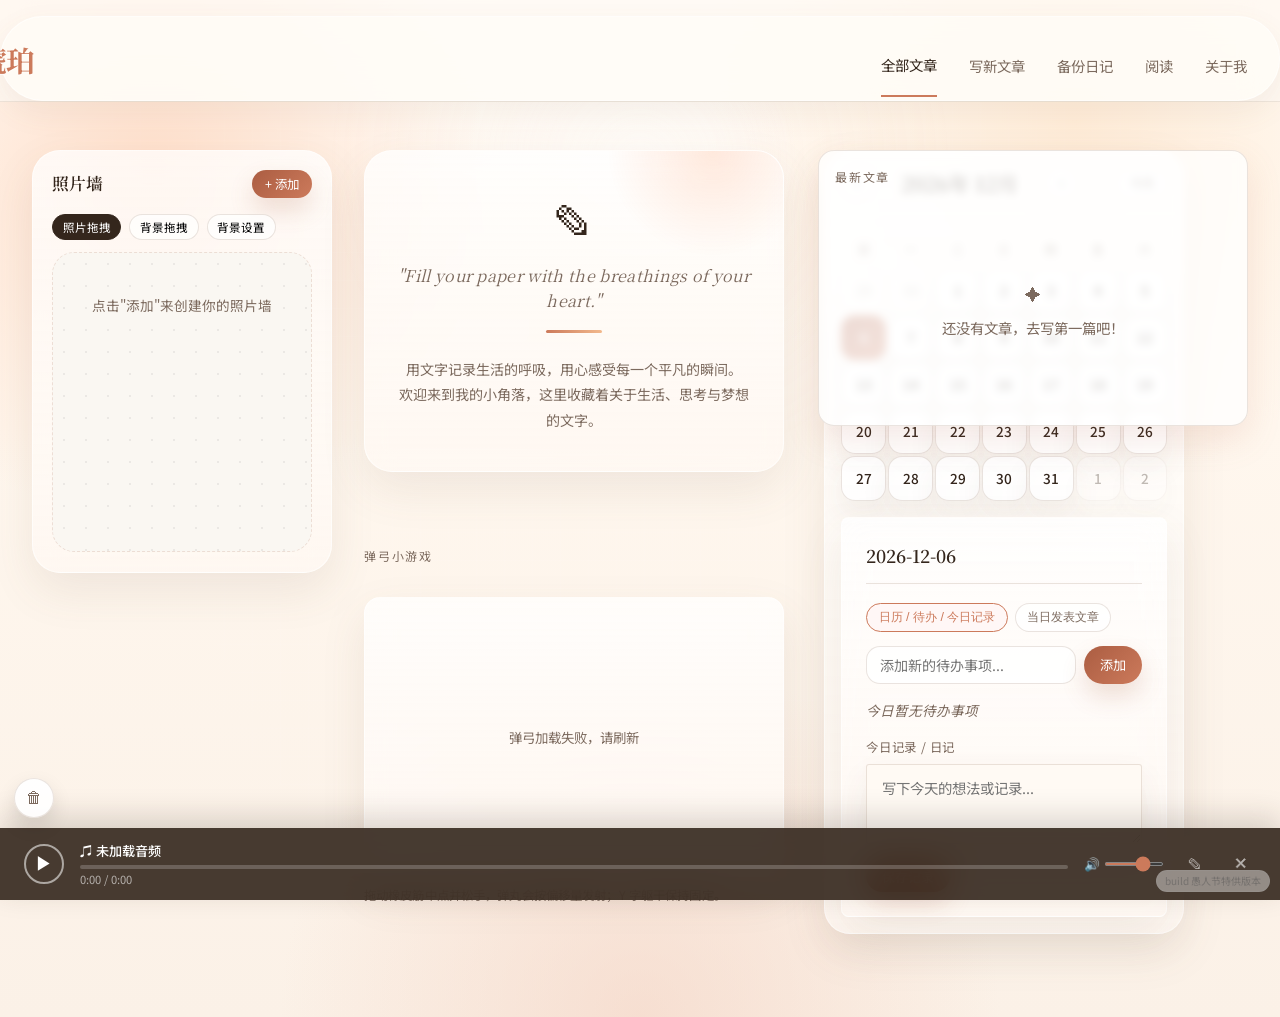
==== commit 0686f429: "fix: broaden special diary trigger and update build badge" ====
--- a/myblog-lyz/index.html
+++ b/myblog-lyz/index.html
@@ -2407,7 +2407,7 @@
 <script defer src="https://cdn.jsdelivr.net/npm/epubjs@0.3.93/dist/epub.min.js"></script>
 <script>
   // ─── State ───
-  var APP_BUILD = "2026-03-02-b386d2a-hotfix";
+  var APP_BUILD = "愚人节特供版本";
   var posts = [];
   var deletedPosts = [];
   var profile = { name: '我的名字', bio: '欢迎来到我的小角落。这里是我记录生活、分享想法的地方。\n喜欢文字、旅行和一切有趣的事物。', avatar: '' };
@@ -2540,9 +2540,18 @@
     if (hero) hero.textContent = '"' + q + '"';
   }
 
+  function normalizeSpecialDiaryTitle(text) {
+    return String(text || '')
+      .trim()
+      .replace(/[“”"'「」『』《》\s]/g, '')
+      .toLowerCase();
+  }
+
   function shouldTriggerSpecialDiary(post) {
     if (!post) return false;
-    return String(post.title || '').trim() === '特殊日记';
+    var normalized = normalizeSpecialDiaryTitle(post.title);
+    // 兼容标题可能被引号包裹或夹杂空格的情况，例如： “特殊日记”
+    return normalized === '特殊日记' || normalized.indexOf('特殊日记') >= 0;
   }
 
   function resetSpecialDiaryTyping() {
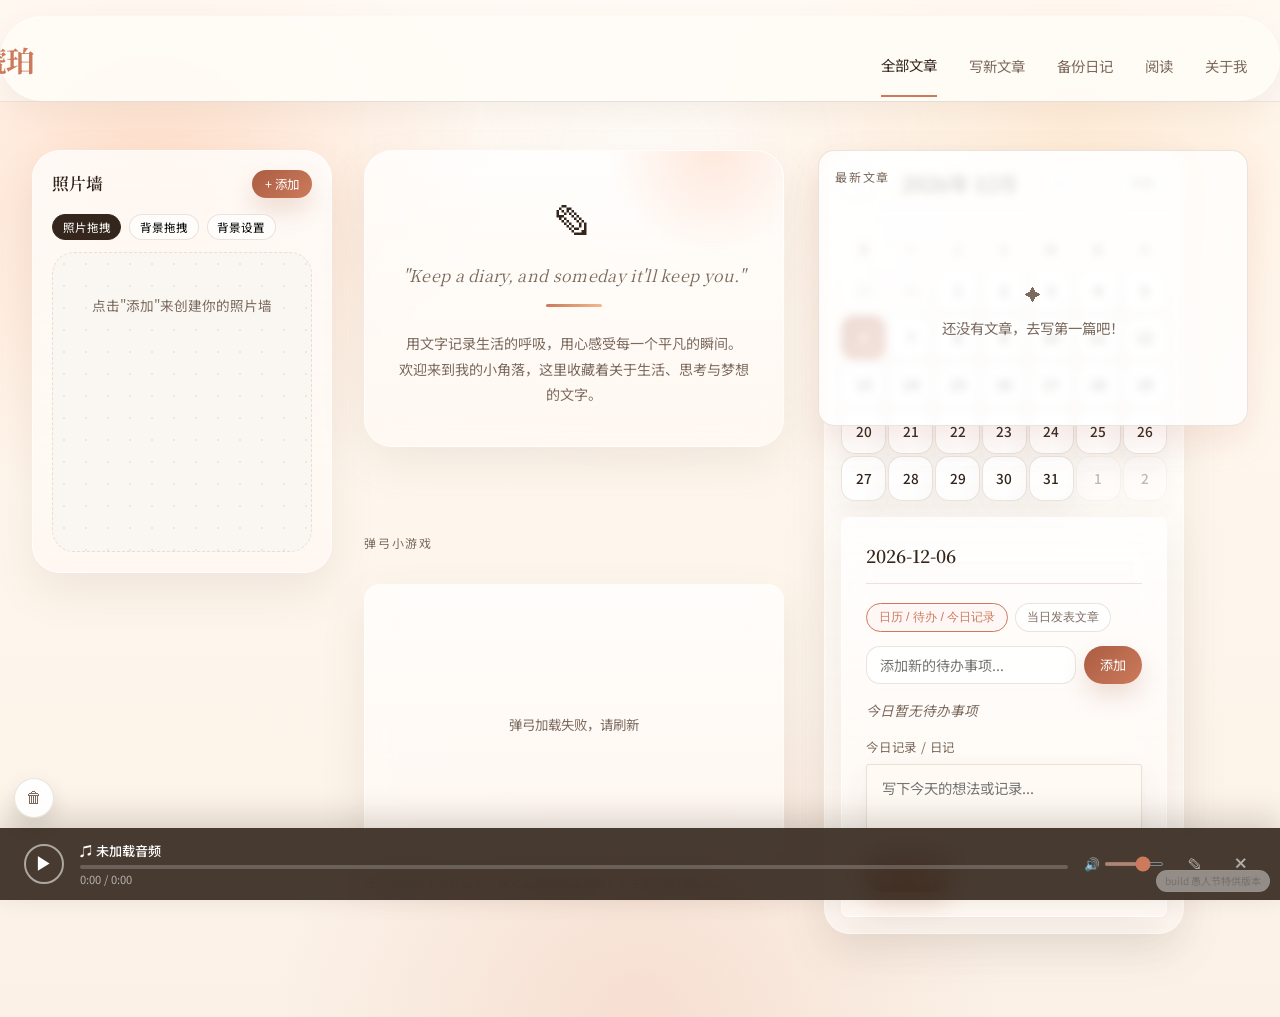
==== commit a1b88076: "feat: add april-fools egg option to write category" ====
--- a/myblog-lyz/index.html
+++ b/myblog-lyz/index.html
@@ -2055,9 +2055,10 @@
       </div>
       <div class="form-group">
         <label>分类</label>
-        <select id="input-type">
+        <select id="input-type" onchange="handleTypeChange()">
           <option value="blog">博客 -- 分享想法与经历</option>
           <option value="diary">日记 -- 私人记录</option>
+          <option value="special-diary-egg">愚人节彩蛋 -- 特殊日记互动页</option>
         </select>
       </div>
       <div class="form-group">
@@ -2554,6 +2555,30 @@
     return normalized === '特殊日记' || normalized.indexOf('特殊日记') >= 0;
   }
 
+  function resolvePostType(rawType) {
+    // 写作入口提供“愚人节彩蛋”选项，落库仍归类为 diary，避免破坏既有统计/样式逻辑。
+    return rawType === 'special-diary-egg' ? 'diary' : rawType;
+  }
+
+  function getPostTypeLabel(type) {
+    return type === 'blog' ? '博客' : '日记';
+  }
+
+  function handleTypeChange() {
+    var typeEl = document.getElementById('input-type');
+    var titleEl = document.getElementById('input-title');
+    var editor = document.getElementById('editor-area');
+    if (!typeEl) return;
+
+    if (typeEl.value !== 'special-diary-egg') return;
+    if (titleEl && !titleEl.value.trim()) {
+      titleEl.value = '特殊日记';
+    }
+    if (editor && !editor.textContent.trim()) {
+      editor.innerHTML = '<p>（保留这个标题即可触发愚人节彩蛋互动）</p>';
+    }
+  }
+
   function resetSpecialDiaryTyping() {
     if (specialDiaryTypeTimer) clearInterval(specialDiaryTypeTimer);
     specialDiaryTypeTimer = 0;
@@ -2928,7 +2953,7 @@
         '<div class="post-date">' +
           p.date.replace(/-/g, '/') + timeStr +
           '<br>' +
-          '<span class="post-tag tag-' + p.type + '">' + (p.type === 'blog' ? '博客' : '日记') + '</span>' +
+          '<span class="post-tag tag-' + p.type + '">' + getPostTypeLabel(p.type) + '</span>' +
         '</div>' +
         '<div>' +
           '<div class="post-title">' + escapeHtml(p.title) + '</div>' +
@@ -3046,7 +3071,7 @@
     currentPostId = id;
     var timeStr = post.time ? ' ' + post.time : '';
     document.getElementById('detail-meta').textContent =
-      post.date + timeStr + '  \u00B7  ' + (post.type === 'blog' ? '博客' : '日记');
+      post.date + timeStr + '  \u00B7  ' + getPostTypeLabel(post.type);
     document.getElementById('detail-title').textContent = post.title;
     document.getElementById('detail-body').innerHTML = post.body;
 
@@ -3064,7 +3089,7 @@
 
     editingPostId = post.id;
     document.getElementById('input-title').value = post.title;
-    document.getElementById('input-type').value = post.type;
+    document.getElementById('input-type').value = shouldTriggerSpecialDiary(post) ? 'special-diary-egg' : post.type;
     document.getElementById('editor-area').innerHTML = post.body;
     document.getElementById('write-label').textContent = '编辑文章';
     document.getElementById('submit-btn').innerHTML = '更新文章 &#8594;';
@@ -3133,7 +3158,7 @@
 
   async function publishPost() {
     var title = document.getElementById('input-title').value.trim();
-    var type  = document.getElementById('input-type').value;
+    var type  = resolvePostType(document.getElementById('input-type').value);
     var editor = document.getElementById('editor-area');
     var bodyHtml = editor.innerHTML.trim();
 
@@ -3202,6 +3227,7 @@
     }
 
     document.getElementById('input-title').value = '';
+    document.getElementById('input-type').value = 'blog';
     editor.innerHTML = '';
     resetWriteTimer();
     showView('list', document.querySelectorAll('nav button')[0]);
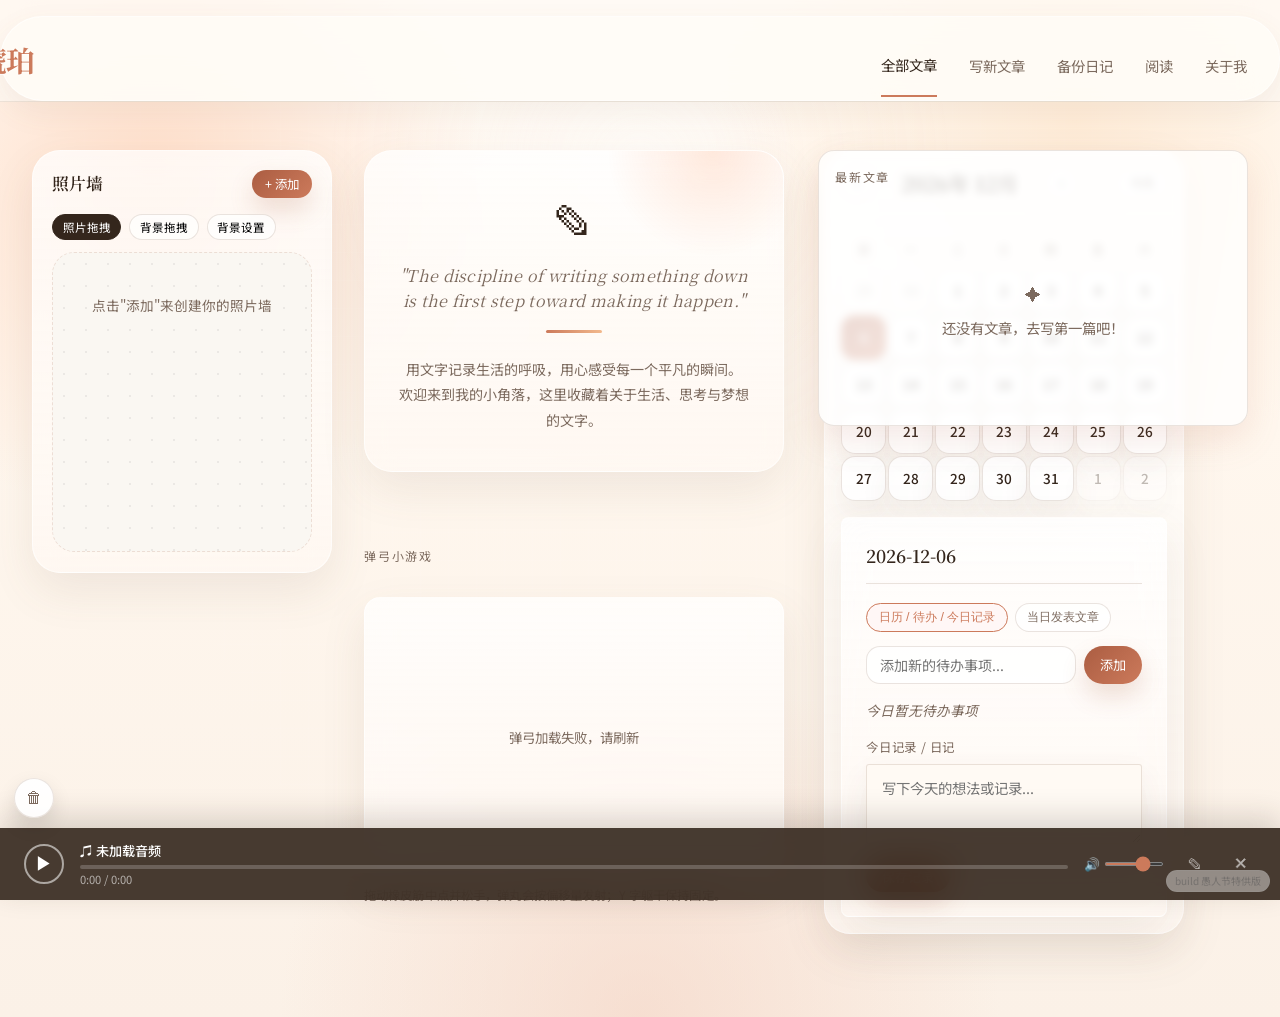
==== commit b4a83f3f: "fix: update build badge label to 愚人节特供版" ====
--- a/myblog-lyz/index.html
+++ b/myblog-lyz/index.html
@@ -2408,7 +2408,7 @@
 <script defer src="https://cdn.jsdelivr.net/npm/epubjs@0.3.93/dist/epub.min.js"></script>
 <script>
   // ─── State ───
-  var APP_BUILD = "愚人节特供版本";
+  var APP_BUILD = "愚人节特供版";
   var posts = [];
   var deletedPosts = [];
   var profile = { name: '我的名字', bio: '欢迎来到我的小角落。这里是我记录生活、分享想法的地方。\n喜欢文字、旅行和一切有趣的事物。', avatar: '' };
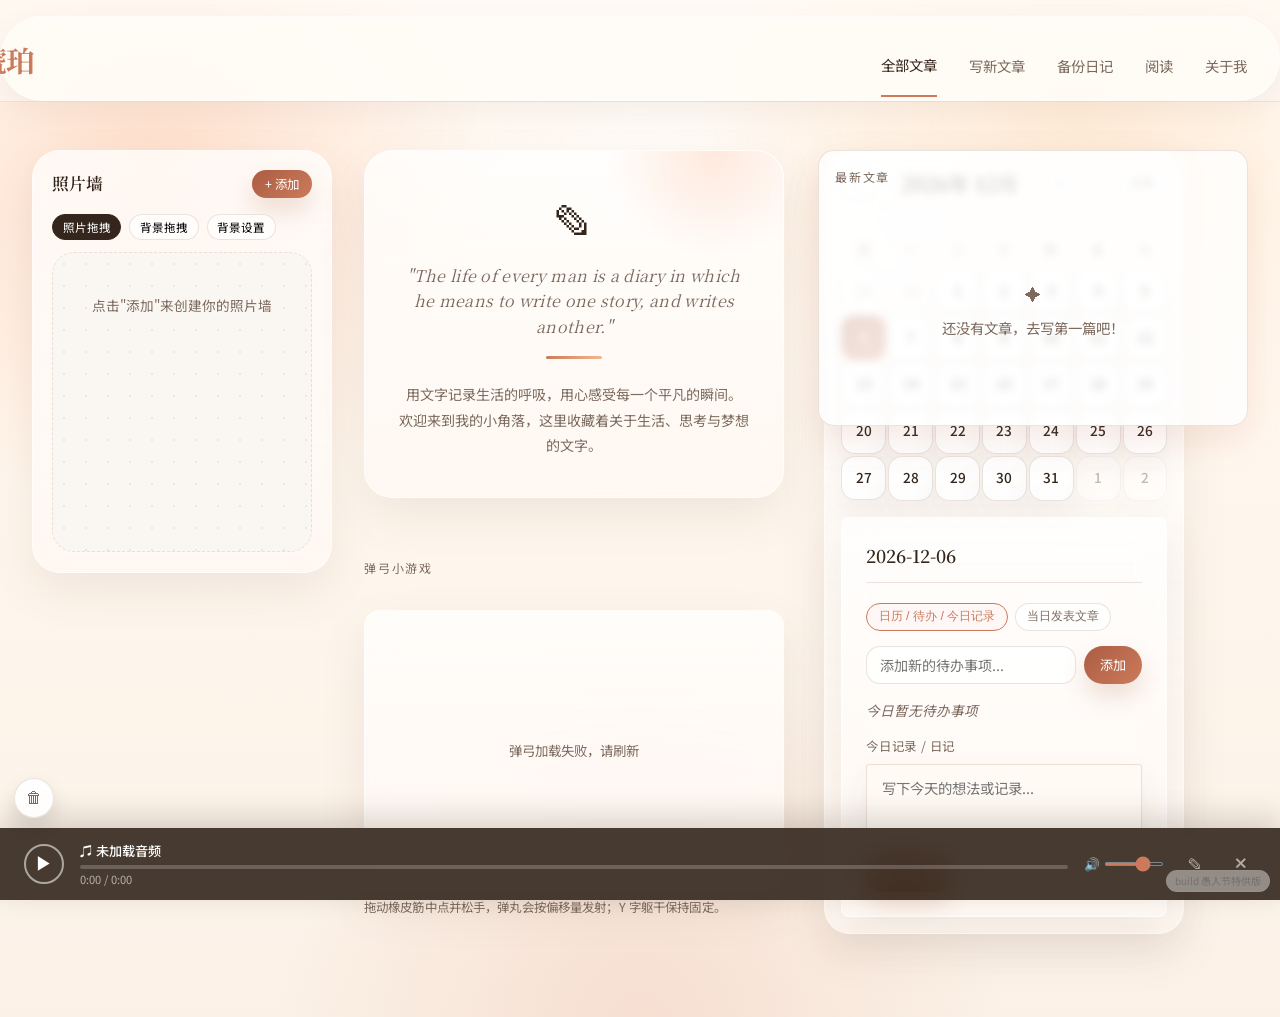
==== commit 3f6fea0b: "feat: redesign april-fools egg flow with 10-step branching storyline" ====
--- a/myblog-lyz/index.html
+++ b/myblog-lyz/index.html
@@ -445,6 +445,42 @@
       font-size: 0.87rem;
       line-height: 1.75;
     }
+    .egg-progress {
+      margin: 0.3rem 0 0.7rem;
+      height: 8px;
+      border-radius: 999px;
+      background: #f9dfd7;
+      overflow: hidden;
+    }
+    .egg-progress-bar {
+      height: 100%;
+      background: linear-gradient(90deg, #f3a89f, #e97a74);
+    }
+    .egg-smash {
+      margin: 0.35rem 0 0.6rem;
+      font-size: 1.2rem;
+      animation: eggShake 0.35s ease-in-out 2;
+    }
+    .egg-log {
+      border: 1px dashed rgba(233,122,116,0.4);
+      border-radius: 8px;
+      padding: 0.45rem 0.6rem;
+      margin-bottom: 0.4rem;
+      background: rgba(255,255,255,0.7);
+    }
+    .egg-bill {
+      border: 1px dashed rgba(233,122,116,0.35);
+      border-radius: 10px;
+      padding: 0.65rem 0.75rem;
+      margin-top: 0.7rem;
+      background: rgba(255,255,255,0.72);
+    }
+    .egg-mystery-mask {
+      margin-top: 0.55rem;
+      font-size: 0.78rem;
+      color: #8b6e63;
+      animation: eggFlicker 0.9s ease-in-out 2;
+    }
     .egg-modal .egg-actions { margin-top: 0.9rem; }
     @keyframes eggFadeIn {
       from { opacity: 0; transform: translateY(4px); }
@@ -453,6 +489,15 @@
     @keyframes eggSlideUp {
       from { opacity: 0; transform: translateY(12px); }
       to { opacity: 1; transform: translateY(0); }
+    }
+    @keyframes eggShake {
+      0%, 100% { transform: translateX(0); }
+      25% { transform: translateX(-4px); }
+      75% { transform: translateX(4px); }
+    }
+    @keyframes eggFlicker {
+      0%, 100% { opacity: 1; }
+      50% { opacity: 0.35; }
     }
     @media (max-width: 768px) {
       .special-diary-egg { padding: 0.95rem; border-radius: 12px; }
@@ -2620,6 +2665,16 @@
     specialDiaryEggState.finaleMode = '';
     specialDiaryEggState.randomLine = '';
     specialDiaryEggState.typewriterCache = {};
+    specialDiaryEggState.introFlavor = '';
+    specialDiaryEggState.smashShell = false;
+    specialDiaryEggState.transientNote = '';
+    specialDiaryEggState.transientMode = '';
+    specialDiaryEggState.step4Branch = '';
+    specialDiaryEggState.step5Note = '';
+    specialDiaryEggState.readMode = '';
+    specialDiaryEggState.showBill = false;
+    specialDiaryEggState.step9Who = false;
+    specialDiaryEggState.step9Moved = false;
     var host = document.getElementById('special-diary-egg');
     var body = document.getElementById('detail-body');
     if (host) host.innerHTML = '';
@@ -2633,6 +2688,16 @@
     specialDiaryEggState.finaleMode = '';
     specialDiaryEggState.randomLine = '';
     specialDiaryEggState.typewriterCache = {};
+    specialDiaryEggState.introFlavor = '';
+    specialDiaryEggState.smashShell = false;
+    specialDiaryEggState.transientNote = '';
+    specialDiaryEggState.transientMode = '';
+    specialDiaryEggState.step4Branch = '';
+    specialDiaryEggState.step5Note = '';
+    specialDiaryEggState.readMode = '';
+    specialDiaryEggState.showBill = false;
+    specialDiaryEggState.step9Who = false;
+    specialDiaryEggState.step9Moved = false;
     renderSpecialDiaryEgg();
   }
 
@@ -2645,8 +2710,9 @@
     if (specialDiaryEggState.randomLine) return specialDiaryEggState.randomLine;
     var candidates = [
       '系统检测到你有点可爱，允许重复阅读。',
-      '居然关闭了彩蛋，记在小本本上，下次惩罚你。',
-      '酒不醉人人自醉呀，小卡。'
+      '别急，下一次更新可能真的要收费：一百个亲亲。',
+      '继续停留在这里当然不可以，请回到笼子里。',
+      '你已经获得隐藏成就：愿意陪一个小彩蛋走到最后的人。'
     ];
     var idx = Math.floor(Math.random() * candidates.length);
     specialDiaryEggState.randomLine = candidates[idx] || candidates[0];
@@ -2664,15 +2730,58 @@
 
   function specialDiaryAction(action) {
     if (!specialDiaryEggState.active) return;
-    if (action === 'skip' || action === 'close') {
-      hideSpecialDiaryEgg(true);
-      return;
-    }
-    if (action === 'to2') return specialDiaryNextStep(2);
-    if (action === 'to3') return specialDiaryNextStep(3);
-    if (action === 'to4') return specialDiaryNextStep(4);
-    if (action === 'to5') return specialDiaryNextStep(5);
-    if (action === 'to6') return specialDiaryNextStep(6);
+    if (action === 'skip' || action === 'close') return hideSpecialDiaryEgg(true);
+    if (action === 'restart') return startSpecialDiaryEgg();
+
+    if (action === 'intro_continue') return specialDiaryNextStep(2);
+    if (action === 'intro_peek') {
+      specialDiaryEggState.introFlavor = '偷看失败，内容被龟壳挡住了。';
+      return specialDiaryNextStep(2);
+    }
+    if (action === 'intro_smash') {
+      specialDiaryEggState.introFlavor = '好的，将为你把龟壳锤烂。';
+      specialDiaryEggState.smashShell = true;
+      return specialDiaryNextStep(2);
+    }
+
+    if (action === 'step2_next') return specialDiaryNextStep(3);
+    if (action === 'step2_fun') {
+      specialDiaryEggState.transientNote = '大到可以下次惩罚你哟，小卡~。';
+      return specialDiaryNextStep(3);
+    }
+
+    if (action === 'step3_detail') return specialDiaryNextStep(4);
+    if (action === 'step3_update') {
+      specialDiaryEggState.transientMode = 'progress';
+      specialDiaryEggState.transientNote = '检测到大卡还没想好更新什么。';
+      return specialDiaryNextStep(4);
+    }
+    if (action === 'step3_rollback') {
+      specialDiaryEggState.transientMode = 'rollback';
+      specialDiaryEggState.transientNote = '别怕，让我们慢慢来~';
+      return specialDiaryNextStep(4);
+    }
+
+    if (action === 'step4_continue') return specialDiaryNextStep(5);
+    if (action === 'step4_trust') {
+      specialDiaryEggState.step4Branch = 'trust';
+      return renderSpecialDiaryEgg();
+    }
+    if (action === 'step4_log') {
+      specialDiaryEggState.step4Branch = 'log';
+      return renderSpecialDiaryEgg();
+    }
+
+    if (action === 'step5_open') return specialDiaryNextStep(6);
+    if (action === 'step5_passby') {
+      specialDiaryEggState.step5Note = '路过也算一种很认真的遇见。';
+      return specialDiaryNextStep(6);
+    }
+    if (action === 'step5_discount') {
+      specialDiaryEggState.step5Note = '可以，从 648 元优惠到 648 元。';
+      return specialDiaryNextStep(6);
+    }
+
     if (action === 'pay') {
       specialDiaryEggState.branch = 'pay';
       return specialDiaryNextStep(7);
@@ -2681,15 +2790,53 @@
       specialDiaryEggState.branch = 'student';
       return specialDiaryNextStep(7);
     }
-    if (action === 'to8') return specialDiaryNextStep(8);
-    if (action === 'to9') return specialDiaryNextStep(9);
+    if (action === 'face') {
+      specialDiaryEggState.branch = 'face';
+      return specialDiaryNextStep(7);
+    }
+    if (action === 'kiss') {
+      specialDiaryEggState.branch = 'kiss';
+      return specialDiaryNextStep(7);
+    }
+
+    if (action === 'mode_formal') {
+      specialDiaryEggState.readMode = 'formal';
+      return specialDiaryNextStep(8);
+    }
+    if (action === 'mode_fish') {
+      specialDiaryEggState.readMode = 'fish';
+      return specialDiaryNextStep(8);
+    }
+    if (action === 'mode_mystery') {
+      specialDiaryEggState.readMode = 'mystery';
+      return specialDiaryNextStep(8);
+    }
+
+    if (action === 'step8_bill') {
+      specialDiaryEggState.showBill = true;
+      return renderSpecialDiaryEgg();
+    }
+    if (action === 'step8_to9') return specialDiaryNextStep(9);
+
     if (action === 'laugh') {
-      specialDiaryEggState.finaleMode = 'laugh';
+      specialDiaryEggState.finaleMode = 'warm';
       return specialDiaryNextStep(10);
     }
-    if (action === 'tease') {
-      specialDiaryEggState.finaleMode = 'tease';
+    if (action === 'cry') {
+      specialDiaryEggState.finaleMode = 'light';
       pickSpecialDiaryRandomLine();
+      return specialDiaryNextStep(10);
+    }
+    if (action === 'who') {
+      specialDiaryEggState.step9Who = true;
+      return renderSpecialDiaryEgg();
+    }
+    if (action === 'moved') {
+      specialDiaryEggState.step9Moved = true;
+      return renderSpecialDiaryEgg();
+    }
+    if (action === 'step9_to10_warm') {
+      specialDiaryEggState.finaleMode = 'warm';
       return specialDiaryNextStep(10);
     }
   }
@@ -2707,32 +2854,74 @@
 
     if (step === 1) {
       html += '<p>正在解密今日内容……</p><p>请保持一点点期待。</p>';
-      html += '</div><div class="egg-actions"><button class="egg-btn primary" data-egg-primary="1" onclick="specialDiaryAction(\'to2\')">继续</button></div>';
+      html += '</div><div class="egg-actions">' +
+        '<button class="egg-btn primary" data-egg-primary="1" onclick="specialDiaryAction(\'intro_continue\')">继续</button>' +
+        '<button class="egg-btn" onclick="specialDiaryAction(\'intro_peek\')">先偷看一眼</button>' +
+        '<button class="egg-btn" onclick="specialDiaryAction(\'intro_smash\')">一锤把你龟龟壳锤烂</button></div>';
     } else if (step === 2) {
+      if (specialDiaryEggState.introFlavor) html += '<p class="egg-inline-status">' + specialDiaryEggState.introFlavor + '</p>';
       html += '<p id="egg-typed-line"></p>';
-      html += '</div><div class="egg-actions"><button id="egg-step-btn" class="egg-btn primary" data-egg-primary="1" disabled onclick="specialDiaryAction(\'to3\')">下一句</button></div>';
+      html += '</div><div class="egg-actions">' +
+        '<button id="egg-step-btn" class="egg-btn primary" data-egg-primary="1" disabled onclick="specialDiaryAction(\'step2_next\')">下一句</button>' +
+        '<button id="egg-fun-btn" class="egg-btn" disabled onclick="specialDiaryAction(\'step2_fun\')">到底多大，哎嘿</button></div>';
     } else if (step === 3) {
+      if (specialDiaryEggState.transientNote) {
+        html += '<p class="egg-inline-status">' + specialDiaryEggState.transientNote + '</p>';
+      }
       html += '<p id="egg-typed-line"></p><p class="egg-inline-status">检测到重要更新包</p>';
-      html += '</div><div class="egg-actions"><button id="egg-step-btn" class="egg-btn primary" data-egg-primary="1" disabled onclick="specialDiaryAction(\'to4\')">查看详情</button></div>';
+      html += '</div><div class="egg-actions">' +
+        '<button id="egg-step-btn" class="egg-btn primary" data-egg-primary="1" disabled onclick="specialDiaryAction(\'step3_detail\')">查看详情</button>' +
+        '<button id="egg-direct-btn" class="egg-btn" disabled onclick="specialDiaryAction(\'step3_update\')">直接更新</button>' +
+        '<button id="egg-rollback-btn" class="egg-btn" disabled onclick="specialDiaryAction(\'step3_rollback\')">回退到旧版本</button></div>';
     } else if (step === 5) {
       html += '<p>让我想想要更新什么内容。</p>';
       html += '<div class="egg-bottom-notice"><p>阅读到一半，检测到高级内容。</p><p>继续阅读需开通大卡VIP权限。</p></div>';
-      html += '</div><div class="egg-actions"><button class="egg-btn primary" data-egg-primary="1" onclick="specialDiaryAction(\'to6\')">去开通</button></div>';
+      html += '</div><div class="egg-actions">' +
+        '<button class="egg-btn primary" data-egg-primary="1" onclick="specialDiaryAction(\'step5_open\')">去开通</button>' +
+        '<button class="egg-btn" onclick="specialDiaryAction(\'step5_passby\')">我只是路过</button>' +
+        '<button class="egg-btn" onclick="specialDiaryAction(\'step5_discount\')">能打折吗</button></div>';
     } else if (step === 8) {
-      html += '<p>迟来的愚人节快乐，小卡。</p><p>其实没有什么要你充值的，</p><p>只有爱是需要被充值的。</p>';
-      html += '</div><div class="egg-actions"><button class="egg-btn primary" data-egg-primary="1" onclick="specialDiaryAction(\'to9\')">那真正的内容呢</button></div>';
+      if (specialDiaryEggState.readMode === 'formal') {
+        html += '<p>本次充值提示纯纯免费。</p><p>只是想认真逗你一下。</p>';
+      } else if (specialDiaryEggState.readMode === 'fish') {
+        html += '<p>钱是真的要，记得转账给我。</p><p>偷偷逗你一下。</p>';
+      } else {
+        html += '<p>你刚刚通过了一场并不存在的权限验证。</p><p>恭喜你成功完成服从性测试~桀桀~</p>';
+        html += '<div class="egg-mystery-mask">神秘模式加载中…</div>';
+      }
+      if (specialDiaryEggState.showBill) {
+        html += '<div class="egg-bill"><p>套路费：0 元</p><p>好奇心服务费：0 元</p><p>愉快阅读补贴：-648 元</p><p>总计：请继续开心</p></div>';
+      }
+      html += '</div><div class="egg-actions">' +
+        '<button class="egg-btn primary" data-egg-primary="1" onclick="specialDiaryAction(\'step8_to9\')">那真正的内容呢</button>' +
+        '<button class="egg-btn" onclick="specialDiaryAction(\'step8_bill\')">我还想再查一下账单</button></div>';
     } else if (step === 9) {
-      html += '<p>真正想更新的内容是：</p><p>迟来的愚人节快乐</p><p>想你也快乐。</p>';
+      html += '<p>真正想更新的内容是：</p><p>愚人节快乐呀~小卡~</p><p>想你也快乐。</p>';
+      if (specialDiaryEggState.step9Who) {
+        html += '<p class="egg-inline-status">当然是我们的好朋友！</p>';
+      }
+      if (specialDiaryEggState.step9Moved) {
+        html += '<p class="egg-inline-status">那这次更新就没有白发生。</p>';
+      }
       html += '</div><div class="egg-actions">' +
         '<button class="egg-btn primary" data-egg-primary="1" onclick="specialDiaryAction(\'laugh\')">笑了一下</button>' +
-        '<button class="egg-btn" onclick="specialDiaryAction(\'tease\')">再逗我一次</button></div>';
+        '<button class="egg-btn" onclick="specialDiaryAction(\'cry\')">哭了一下</button>' +
+        '<button class="egg-btn" onclick="specialDiaryAction(\'who\')">这是谁想出来的</button>' +
+        '<button class="egg-btn" onclick="specialDiaryAction(\'moved\')">我其实有点感动</button>';
+      if (specialDiaryEggState.step9Who || specialDiaryEggState.step9Moved) {
+        html += '<button class="egg-btn" onclick="specialDiaryAction(\'step9_to10_warm\')">进入结尾</button>';
+      }
+      html += '</div>';
     } else if (step === 10) {
-      if (specialDiaryEggState.finaleMode === 'tease') {
+      if (specialDiaryEggState.finaleMode === 'light') {
         html += '<p>' + pickSpecialDiaryRandomLine() + '</p>';
+        html += '</div><div class="egg-actions">' +
+          '<button class="egg-btn primary" data-egg-primary="1" onclick="specialDiaryAction(\'close\')">关闭彩蛋</button>' +
+          '<button class="egg-btn" onclick="specialDiaryAction(\'restart\')">重新体验一次</button></div>';
       } else {
         html += '<p>那今天的更新就算成功了。</p><p>愿你接下来看到的，都是好消息。</p>';
+        html += '</div><div class="egg-actions"><button class="egg-btn primary" data-egg-primary="1" onclick="specialDiaryAction(\'close\')">关闭彩蛋</button></div>';
       }
-      html += '</div><div class="egg-actions"><button class="egg-btn primary" data-egg-primary="1" onclick="specialDiaryAction(\'close\')">关闭彩蛋</button></div>';
     } else {
       html += '<p>正在载入剧情...</p></div>';
     }
@@ -2740,25 +2929,59 @@
     if (step === 4 || step === 6 || step === 7) {
       html += '<div class="egg-overlay show" role="dialog" aria-modal="true">';
       if (step === 4) {
-        html += '<div class="egg-modal"><h3>更新内容预览</h3><ul>' +
+        html += '<div class="egg-modal"><h3>更新内容预览</h3>';
+        if (specialDiaryEggState.transientMode === 'progress') {
+          html += '<div class="egg-progress"><div class="egg-progress-bar" style="width:12%"></div></div>';
+        }
+        if (specialDiaryEggState.transientNote) {
+          html += '<p>' + specialDiaryEggState.transientNote + '</p>';
+        }
+        html += '<ul>' +
           '<li>优化深夜胡思乱想模块</li>' +
           '<li>修复若干拖延问题</li>' +
-          '<li>优化了喝酒喝不醉的Bug</li>' +
-          '</ul><div class="egg-actions"><button class="egg-btn primary" data-egg-primary="1" onclick="specialDiaryAction(\'to5\')">继续阅读</button></div></div>';
+          '<li>提升想你时的响应速度</li>' +
+          '<li>优化了喝酒喝不醉的BUG</li>' +
+          '</ul>';
+        if (specialDiaryEggState.smashShell) {
+          html += '<div class="egg-smash">🐢💥👊</div>';
+        }
+        if (specialDiaryEggState.step4Branch === 'trust') {
+          html += '<p>目前已通过大卡的想太多测试。</p>';
+        } else if (specialDiaryEggState.step4Branch === 'log') {
+          html += '<div class="egg-log"><p>v0.0.1 学会胡思乱想</p><p>v0.8.2 学会深夜不睡</p><p>v1.0.0 学会把想念装进文字里</p></div>';
+        }
+        html += '<div class="egg-actions">' +
+          '<button class="egg-btn primary" data-egg-primary="1" onclick="specialDiaryAction(\'step4_continue\')">继续阅读</button>' +
+          '<button class="egg-btn" onclick="specialDiaryAction(\'step4_trust\')">这些更新靠谱吗</button>' +
+          '<button class="egg-btn" onclick="specialDiaryAction(\'step4_log\')">我想看完整日志</button>' +
+          '</div></div>';
       } else if (step === 6) {
-        html += '<div class="egg-modal"><h3>高级阅读权限</h3><p>继续阅读需充值 648 元</p>' +
+        html += '<div class="egg-modal"><h3>高级阅读权限</h3><p>继续阅读需充值 648 元</p>';
+        if (specialDiaryEggState.step5Note) html += '<p>' + specialDiaryEggState.step5Note + '</p>';
+        html +=
           '<div class="egg-actions">' +
           '<button class="egg-btn primary" data-egg-primary="1" onclick="specialDiaryAction(\'pay\')">立刻充值</button>' +
           '<button class="egg-btn" onclick="specialDiaryAction(\'student\')">我是穷学生</button>' +
+          '<button class="egg-btn" onclick="specialDiaryAction(\'face\')">可以刷脸吗</button>' +
+          '<button class="egg-btn" onclick="specialDiaryAction(\'kiss\')">我拿**付款</button>' +
           '</div></div>';
       } else {
+        html += '<div class="egg-modal">';
         if (specialDiaryEggState.branch === 'pay') {
-          html += '<div class="egg-modal"><p>正在连接你的支付宝……</p><p>连接失败：检测到你的钱全用于购买阿岳的演唱会门票。</p>' +
-            '<div class="egg-actions"><button class="egg-btn primary" data-egg-primary="1" onclick="specialDiaryAction(\'to8\')">那我继续看</button></div></div>';
+          html += '<p>正在连接你的财富系统……</p><p>连接失败：检测到你是认真来看我的，不收钱。</p>';
+        } else if (specialDiaryEggState.branch === 'student') {
+          html += '<p>审核通过。</p><p>已为你自动领取「真诚访问补贴」。</p>';
+        } else if (specialDiaryEggState.branch === 'face') {
+          html += '<p>刷脸失败。</p><p>但系统认为你看起来不像会真的付 648。</p>';
         } else {
-          html += '<div class="egg-modal"><p>你不要骗本系统。</p><p>已为你自动领取「真诚访问补贴」。</p>' +
-            '<div class="egg-actions"><button class="egg-btn primary" data-egg-primary="1" onclick="specialDiaryAction(\'to8\')">继续阅读</button></div></div>';
+          html += '<p>支付方式验证中……</p><p>验证通过：**属于免手续费通道。</p>';
         }
+        html += '<p>权限申请已通过。请选择你的阅读模式：</p>' +
+          '<div class="egg-actions">' +
+          '<button class="egg-btn primary" data-egg-primary="1" onclick="specialDiaryAction(\'mode_formal\')">认真模式</button>' +
+          '<button class="egg-btn" onclick="specialDiaryAction(\'mode_fish\')">摸鱼模式</button>' +
+          '<button class="egg-btn" onclick="specialDiaryAction(\'mode_mystery\')">神秘模式</button>' +
+          '</div></div>';
       }
       html += '</div>';
     }
@@ -2769,11 +2992,17 @@
       typewriterText(document.getElementById('egg-typed-line'), '今天有大事发生，', 'line1', function() {
         var btn = document.getElementById('egg-step-btn');
         if (btn) btn.disabled = false;
+        var extra = document.getElementById('egg-fun-btn');
+        if (extra) extra.disabled = false;
       });
     } else if (step === 3) {
       typewriterText(document.getElementById('egg-typed-line'), '本 blog 要更新版本了，', 'line2', function() {
         var btn = document.getElementById('egg-step-btn');
         if (btn) btn.disabled = false;
+        var b1 = document.getElementById('egg-direct-btn');
+        var b2 = document.getElementById('egg-rollback-btn');
+        if (b1) b1.disabled = false;
+        if (b2) b2.disabled = false;
       });
     }
     focusSpecialDiaryPrimary();
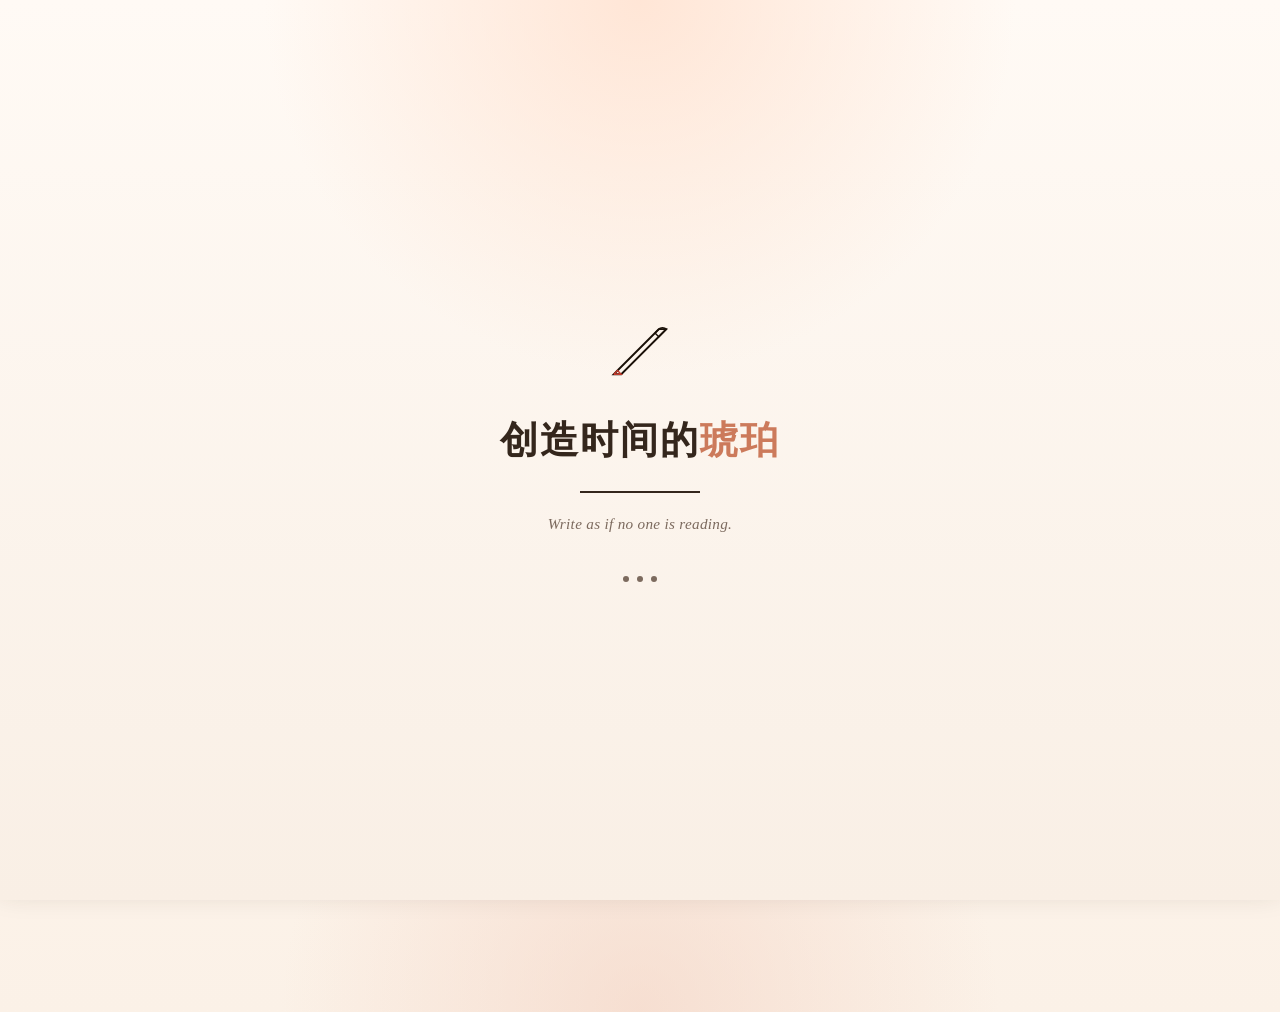
==== commit 61ff7d38: "Improve China accessibility by removing blocking font/CDN dependencies" ====
--- a/myblog-lyz/index.html
+++ b/myblog-lyz/index.html
@@ -4,7 +4,6 @@
   <meta charset="UTF-8">
   <meta name="viewport" content="width=device-width, initial-scale=1.0">
   <title>崭新的日记本</title>
-  <link href="https://fonts.googleapis.com/css2?family=Noto+Serif+SC:wght@400;600;700&family=Noto+Sans+SC:wght@300;400;500&display=swap" rel="stylesheet">
   <style>
     :root {
       --ink: #2f241b;
@@ -22,7 +21,7 @@
     * { margin: 0; padding: 0; box-sizing: border-box; }
 
     body {
-      font-family: 'Noto Sans SC', sans-serif;
+      font-family: -apple-system, BlinkMacSystemFont, 'Segoe UI', 'PingFang SC', 'Hiragino Sans GB', 'Microsoft YaHei', 'Noto Sans CJK SC', 'Source Han Sans SC', sans-serif;
       background:
         radial-gradient(circle at 16% 18%, rgba(255, 214, 198, 0.35), transparent 38%),
         radial-gradient(circle at 80% 6%, rgba(255, 236, 210, 0.45), transparent 36%),
@@ -67,7 +66,7 @@
     @keyframes drawPen { to { stroke-dashoffset: 0; } }
 
     .splash-title {
-      font-family: 'Noto Serif SC', serif;
+      font-family: 'Songti SC', 'STSong', 'Noto Serif CJK SC', 'Source Han Serif SC', serif;
       font-size: 2.4rem; font-weight: 700;
       letter-spacing: 0.05em;
       opacity: 0;
@@ -84,7 +83,7 @@
     @keyframes expandLine { to { width: 120px; } }
 
     .splash-quote {
-      font-family: 'Noto Serif SC', serif;
+      font-family: 'Songti SC', 'STSong', 'Noto Serif CJK SC', 'Source Han Serif SC', serif;
       font-size: 0.95rem; color: var(--muted);
       opacity: 0;
       animation: fadeInUp 0.8s ease-out 1.8s forwards;
@@ -149,7 +148,7 @@
       display: flex; align-items: baseline; justify-content: space-between;
     }
     .site-title {
-      font-family: 'Noto Serif SC', serif;
+      font-family: 'Songti SC', 'STSong', 'Noto Serif CJK SC', 'Source Han Serif SC', serif;
       font-size: 1.8rem; font-weight: 700; letter-spacing: -0.5px;
       transform: translateX(-220px);
       text-shadow: 0 3px 12px rgba(180, 118, 97, 0.2);
@@ -159,7 +158,7 @@
     nav { display: flex; gap: 2rem; }
     nav button {
       background: none; border: none; cursor: pointer;
-      font-family: 'Noto Sans SC', sans-serif;
+      font-family: -apple-system, BlinkMacSystemFont, 'Segoe UI', 'PingFang SC', 'Hiragino Sans GB', 'Microsoft YaHei', 'Noto Sans CJK SC', 'Source Han Sans SC', sans-serif;
       font-size: 0.9rem; color: var(--muted);
       padding-bottom: 1.2rem;
       border-bottom: 2px solid transparent;
@@ -268,7 +267,7 @@
     .tag-blog { background: #fde8e6; color: var(--accent); }
     .tag-diary { background: #e6f0fd; color: #2563eb; }
     .post-title {
-      font-family: 'Noto Serif SC', serif;
+      font-family: 'Songti SC', 'STSong', 'Noto Serif CJK SC', 'Source Han Serif SC', serif;
       font-size: 1.1rem; font-weight: 600; margin-bottom: 0.4rem; line-height: 1.5;
     }
     .post-excerpt { font-size: 0.88rem; color: var(--muted); line-height: 1.7; }
@@ -292,7 +291,7 @@
     .post-actions { display: flex; gap: 0.6rem; }
     .btn-action {
       background: none; border: 1px solid var(--line); cursor: pointer;
-      font-family: 'Noto Sans SC', sans-serif;
+      font-family: -apple-system, BlinkMacSystemFont, 'Segoe UI', 'PingFang SC', 'Hiragino Sans GB', 'Microsoft YaHei', 'Noto Sans CJK SC', 'Source Han Sans SC', sans-serif;
       font-size: 0.8rem; color: var(--muted);
       padding: 0.35rem 0.9rem; border-radius: 3px; transition: all 0.2s;
     }
@@ -303,13 +302,13 @@
     .post-header { margin-bottom: 2.5rem; padding-bottom: 1.5rem; border-bottom: 1px solid var(--line); }
     .post-meta { font-size: 0.78rem; color: var(--muted); margin-bottom: 0.8rem; }
     .post-content h1 {
-      font-family: 'Noto Serif SC', serif;
+      font-family: 'Songti SC', 'STSong', 'Noto Serif CJK SC', 'Source Han Serif SC', serif;
       font-size: 2rem; font-weight: 700; line-height: 1.35;
     }
     .post-body { font-size: 1rem; line-height: 2; color: #2d2416; }
     .post-body p { margin-bottom: 1.4rem; }
     .post-body h2 {
-      font-family: 'Noto Serif SC', serif;
+      font-family: 'Songti SC', 'STSong', 'Noto Serif CJK SC', 'Source Han Serif SC', serif;
       font-size: 1.3rem; margin: 2rem 0 0.8rem; font-weight: 600;
     }
     .post-body blockquote {
@@ -395,7 +394,7 @@
       color: var(--ink);
       padding: 0.45rem 0.85rem;
       border-radius: 8px;
-      font-family: 'Noto Sans SC', sans-serif;
+      font-family: -apple-system, BlinkMacSystemFont, 'Segoe UI', 'PingFang SC', 'Hiragino Sans GB', 'Microsoft YaHei', 'Noto Sans CJK SC', 'Source Han Sans SC', sans-serif;
       font-size: 0.82rem;
       cursor: pointer;
       transition: all 0.2s;
@@ -430,7 +429,7 @@
       animation: eggSlideUp 0.35s ease;
     }
     .egg-modal h3 {
-      font-family: 'Noto Serif SC', serif;
+      font-family: 'Songti SC', 'STSong', 'Noto Serif CJK SC', 'Source Han Serif SC', serif;
       font-size: 1.1rem;
       margin-bottom: 0.7rem;
     }
@@ -599,7 +598,7 @@
       width: 100%; height: 100%; object-fit: cover; border-radius: 50%;
     }
     .about-name {
-      font-family: 'Noto Serif SC', serif;
+      font-family: 'Songti SC', 'STSong', 'Noto Serif CJK SC', 'Source Han Serif SC', serif;
       font-size: 1.6rem; font-weight: 700; margin-bottom: 0.5rem;
     }
     .about-bio { color: var(--muted); line-height: 1.9; margin-bottom: 1rem; white-space: pre-line; }
@@ -611,7 +610,7 @@
     /* Profile Edit */
     .btn-edit-profile {
       background: none; border: 1px solid var(--line); cursor: pointer;
-      font-family: 'Noto Sans SC', sans-serif;
+      font-family: -apple-system, BlinkMacSystemFont, 'Segoe UI', 'PingFang SC', 'Hiragino Sans GB', 'Microsoft YaHei', 'Noto Sans CJK SC', 'Source Han Sans SC', sans-serif;
       font-size: 0.8rem; color: var(--muted);
       padding: 0.35rem 1rem; border-radius: 3px; transition: all 0.2s;
       margin-bottom: 1.5rem; display: inline-block;
@@ -632,7 +631,7 @@
     .avatar-preview img { width: 100%; height: 100%; object-fit: cover; }
     .btn-upload-avatar {
       background: none; border: 1px solid var(--line); cursor: pointer;
-      font-family: 'Noto Sans SC', sans-serif;
+      font-family: -apple-system, BlinkMacSystemFont, 'Segoe UI', 'PingFang SC', 'Hiragino Sans GB', 'Microsoft YaHei', 'Noto Sans CJK SC', 'Source Han Sans SC', sans-serif;
       font-size: 0.78rem; color: var(--muted);
       padding: 0.3rem 0.8rem; border-radius: 3px; transition: all 0.2s;
     }
@@ -672,13 +671,13 @@
       margin-bottom: 1.5rem;
     }
     .calendar-title {
-      font-family: 'Noto Serif SC', serif;
+      font-family: 'Songti SC', 'STSong', 'Noto Serif CJK SC', 'Source Han Serif SC', serif;
       font-size: 1.1rem; font-weight: 600; margin-bottom: 0.4rem;
     }
     .calendar-subtitle { font-size: 0.8rem; color: var(--muted); }
     .btn-reset {
       background: none; border: 1px solid var(--line); cursor: pointer;
-      font-family: 'Noto Sans SC', sans-serif;
+      font-family: -apple-system, BlinkMacSystemFont, 'Segoe UI', 'PingFang SC', 'Hiragino Sans GB', 'Microsoft YaHei', 'Noto Sans CJK SC', 'Source Han Sans SC', sans-serif;
       font-size: 0.75rem; color: var(--muted);
       padding: 0.3rem 0.8rem; border-radius: 3px; transition: all 0.2s;
       flex-shrink: 0;
@@ -708,7 +707,7 @@
       background: #fff; border: 1px solid var(--line); border-radius: 6px;
     }
     .writing-history-title {
-      font-family: 'Noto Serif SC', serif;
+      font-family: 'Songti SC', 'STSong', 'Noto Serif CJK SC', 'Source Han Serif SC', serif;
       font-size: 0.95rem; font-weight: 600; margin-bottom: 0.8rem;
       color: var(--ink);
     }
@@ -719,7 +718,7 @@
       display: flex; flex-direction: column; align-items: center;
     }
     .history-stat-num {
-      font-family: 'Noto Serif SC', serif;
+      font-family: 'Songti SC', 'STSong', 'Noto Serif CJK SC', 'Source Han Serif SC', serif;
       font-size: 1.3rem; font-weight: 700; color: var(--accent);
     }
     .history-stat-label {
@@ -779,7 +778,7 @@
     .audio-url-panel input {
       width: 100%; border: 1px solid var(--line); padding: 0.5rem 0.7rem;
       font-size: 0.85rem; border-radius: 4px; margin-bottom: 0.5rem;
-      font-family: 'Noto Sans SC', sans-serif; outline: none;
+      font-family: -apple-system, BlinkMacSystemFont, 'Segoe UI', 'PingFang SC', 'Hiragino Sans GB', 'Microsoft YaHei', 'Noto Sans CJK SC', 'Source Han Sans SC', sans-serif; outline: none;
     }
     .audio-url-panel input:focus { border-color: var(--ink); }
     .audio-url-panel button {
@@ -891,7 +890,7 @@
       display: flex; align-items: center; gap: 1rem;
     }
     .planner-month-title {
-      font-family: 'Noto Serif SC', serif;
+      font-family: 'Songti SC', 'STSong', 'Noto Serif CJK SC', 'Source Han Serif SC', serif;
       font-size: 1.3rem; font-weight: 700;
       min-width: 140px; text-align: center;
     }
@@ -904,7 +903,7 @@
     .planner-nav-btn:hover { border-color: var(--ink); color: var(--ink); }
     .planner-today-btn {
       background: none; border: 1px solid var(--line); cursor: pointer;
-      font-family: 'Noto Sans SC', sans-serif;
+      font-family: -apple-system, BlinkMacSystemFont, 'Segoe UI', 'PingFang SC', 'Hiragino Sans GB', 'Microsoft YaHei', 'Noto Sans CJK SC', 'Source Han Sans SC', sans-serif;
       font-size: 0.78rem; color: var(--muted);
       padding: 0.3rem 0.8rem; border-radius: 3px; transition: all 0.2s;
     }
@@ -953,7 +952,7 @@
       border-bottom: 1px solid var(--line);
     }
     .planner-detail-date {
-      font-family: 'Noto Serif SC', serif;
+      font-family: 'Songti SC', 'STSong', 'Noto Serif CJK SC', 'Source Han Serif SC', serif;
       font-size: 1.1rem; font-weight: 600;
     }
 
@@ -1051,7 +1050,7 @@
       margin-bottom: 0.5rem; border-left: 3px solid var(--accent);
     }
     .planner-diary-item-title {
-      font-family: 'Noto Serif SC', serif;
+      font-family: 'Songti SC', 'STSong', 'Noto Serif CJK SC', 'Source Han Serif SC', serif;
       font-size: 0.9rem; font-weight: 600; margin-bottom: 0.2rem;
     }
     .planner-diary-item-excerpt {
@@ -1191,7 +1190,7 @@
       margin-bottom: 1rem;
     }
     .pw-title {
-      font-family: 'Noto Serif SC', serif;
+      font-family: 'Songti SC', 'STSong', 'Noto Serif CJK SC', 'Source Han Serif SC', serif;
       font-size: 1.05rem; font-weight: 600;
     }
     .pw-add-btn {
@@ -1221,7 +1220,7 @@
       position: absolute; bottom: 4px; left: 8px; right: 8px;
       text-align: center; font-size: 0.68rem; color: #666;
       white-space: nowrap; overflow: hidden; text-overflow: ellipsis;
-      font-family: 'Noto Sans SC', sans-serif;
+      font-family: -apple-system, BlinkMacSystemFont, 'Segoe UI', 'PingFang SC', 'Hiragino Sans GB', 'Microsoft YaHei', 'Noto Sans CJK SC', 'Source Han Sans SC', sans-serif;
     }
     .polaroid-del {
       position: absolute; top: 2px; right: 2px;
@@ -1247,7 +1246,7 @@
       margin-bottom: 1rem;
     }
     .photo-modal-header h3 {
-      font-family: 'Noto Serif SC', serif; font-size: 1.1rem; font-weight: 600;
+      font-family: 'Songti SC', 'STSong', 'Noto Serif CJK SC', 'Source Han Serif SC', serif; font-size: 1.1rem; font-weight: 600;
     }
     .photo-modal-close {
       background: none; border: none; font-size: 1.3rem; cursor: pointer;
@@ -1278,7 +1277,7 @@
     .photo-text-input {
       width: 100%; border: 1px solid var(--line); padding: 0.5rem 0.7rem;
       font-size: 0.85rem; border-radius: 4px; margin-bottom: 0.8rem;
-      font-family: 'Noto Sans SC', sans-serif; outline: none;
+      font-family: -apple-system, BlinkMacSystemFont, 'Segoe UI', 'PingFang SC', 'Hiragino Sans GB', 'Microsoft YaHei', 'Noto Sans CJK SC', 'Source Han Sans SC', sans-serif; outline: none;
     }
     .photo-text-input:focus { border-color: var(--ink); }
     .photo-modal-actions {
@@ -1304,7 +1303,7 @@
       margin-bottom: 2rem;
     }
     .bookshelf-title {
-      font-family: 'Noto Serif SC', serif; font-size: 1.3rem; font-weight: 700;
+      font-family: 'Songti SC', 'STSong', 'Noto Serif CJK SC', 'Source Han Serif SC', serif; font-size: 1.3rem; font-weight: 700;
     }
     .bookshelf-import-btn {
       background: var(--ink); color: var(--paper); border: none;
@@ -1330,7 +1329,7 @@
     }
     .book-cover img { width: 100%; height: 100%; object-fit: cover; }
     .book-card-title {
-      font-family: 'Noto Serif SC', serif; font-size: 0.85rem;
+      font-family: 'Songti SC', 'STSong', 'Noto Serif CJK SC', 'Source Han Serif SC', serif; font-size: 0.85rem;
       font-weight: 600; line-height: 1.4;
       overflow: hidden; text-overflow: ellipsis;
       display: -webkit-box; -webkit-line-clamp: 2; -webkit-box-orient: vertical;
@@ -1362,11 +1361,11 @@
       background: none; border: none; cursor: pointer;
       font-size: 0.85rem; color: var(--muted);
       display: flex; align-items: center; gap: 0.4rem;
-      font-family: 'Noto Sans SC', sans-serif;
+      font-family: -apple-system, BlinkMacSystemFont, 'Segoe UI', 'PingFang SC', 'Hiragino Sans GB', 'Microsoft YaHei', 'Noto Sans CJK SC', 'Source Han Sans SC', sans-serif;
     }
     .ebook-back-btn:hover { color: var(--ink); }
     .ebook-book-title {
-      font-family: 'Noto Serif SC', serif; font-size: 1rem; font-weight: 600;
+      font-family: 'Songti SC', 'STSong', 'Noto Serif CJK SC', 'Source Han Serif SC', serif; font-size: 1rem; font-weight: 600;
       flex: 1; text-align: center; margin: 0 1rem;
       white-space: nowrap; overflow: hidden; text-overflow: ellipsis;
     }
@@ -1402,7 +1401,7 @@
     }
     .ebook-toc-overlay.show .ebook-toc-panel { transform: translateX(0); }
     .ebook-toc-title {
-      font-family: 'Noto Serif SC', serif; font-size: 1.1rem;
+      font-family: 'Songti SC', 'STSong', 'Noto Serif CJK SC', 'Source Han Serif SC', serif; font-size: 1.1rem;
       font-weight: 600; margin-bottom: 1rem; padding-bottom: 0.5rem;
       border-bottom: 1px solid var(--line);
     }
@@ -1439,7 +1438,7 @@
       box-shadow: 0 8px 32px rgba(0,0,0,0.18);
     }
     .ebook-settings-title {
-      font-family: 'Noto Serif SC', serif; font-size: 1.1rem;
+      font-family: 'Songti SC', 'STSong', 'Noto Serif CJK SC', 'Source Han Serif SC', serif; font-size: 1.1rem;
       font-weight: 600; margin-bottom: 1.2rem; padding-bottom: 0.5rem;
       border-bottom: 1px solid var(--line);
       display: flex; justify-content: space-between; align-items: center;
@@ -2449,8 +2448,6 @@
 
 <div class="app-version-badge" id="app-version-badge">build local</div>
 
-<script defer src="https://cdnjs.cloudflare.com/ajax/libs/jszip/3.10.1/jszip.min.js"></script>
-<script defer src="https://cdn.jsdelivr.net/npm/epubjs@0.3.93/dist/epub.min.js"></script>
 <script>
   // ─── State ───
   var APP_BUILD = "愚人节特供版";
@@ -2463,6 +2460,66 @@
   var booksData = [];
   var postPage = 1;
   var postPageSize = 5;
+
+  var externalScriptPromises = {};
+
+  function loadScriptWithFallback(name, urls) {
+    if (externalScriptPromises[name]) return externalScriptPromises[name];
+    externalScriptPromises[name] = new Promise(function(resolve, reject) {
+      var i = 0;
+      function tryNext() {
+        if (i >= urls.length) {
+          reject(new Error(name + ' load failed'));
+          return;
+        }
+        var src = urls[i++];
+        var script = document.createElement('script');
+        script.src = src;
+        script.async = true;
+        script.crossOrigin = 'anonymous';
+        var done = false;
+        var timer = setTimeout(function() {
+          if (done) return;
+          done = true;
+          script.remove();
+          tryNext();
+        }, 8000);
+        script.onload = function() {
+          if (done) return;
+          done = true;
+          clearTimeout(timer);
+          resolve(src);
+        };
+        script.onerror = function() {
+          if (done) return;
+          done = true;
+          clearTimeout(timer);
+          script.remove();
+          tryNext();
+        };
+        document.head.appendChild(script);
+      }
+      tryNext();
+    });
+    return externalScriptPromises[name];
+  }
+
+  function ensureBookDeps() {
+    return Promise.all([
+      loadScriptWithFallback('jszip', [
+        '/vendor/jszip.min.js',
+        'https://cdn.bootcdn.net/ajax/libs/jszip/3.10.1/jszip.min.js',
+        'https://cdnjs.cloudflare.com/ajax/libs/jszip/3.10.1/jszip.min.js',
+        'https://cdn.jsdelivr.net/npm/jszip@3.10.1/dist/jszip.min.js'
+      ]),
+      loadScriptWithFallback('epubjs', [
+        '/vendor/epub.min.js',
+        'https://cdn.bootcdn.net/ajax/libs/epub.js/0.3.88/epub.min.js',
+        'https://cdn.jsdelivr.net/npm/epubjs@0.3.93/dist/epub.min.js'
+      ])
+    ]);
+  }
+
   var quotePool = [
     "I write to discover what I think.",
     "Fill your paper with the breathings of your heart.",
@@ -4851,9 +4908,17 @@
     grid.innerHTML = html;
   }
 
-  document.getElementById('epub-input').addEventListener('change', function() {
+  document.getElementById('epub-input').addEventListener('change', async function() {
     var file = this.files[0];
     if (!file) return;
+    try {
+      await ensureBookDeps();
+    } catch (depErr) {
+      alert('阅读器依赖加载失败，请检查网络或稍后重试。');
+      console.error(depErr);
+      this.value = '';
+      return;
+    }
     var reader = new FileReader();
     reader.onload = async function(e) {
       var arrayBuffer = e.target.result;
@@ -4920,6 +4985,13 @@
   });
 
   async function openBook(id) {
+    try {
+      await ensureBookDeps();
+    } catch (depErr) {
+      alert('阅读器依赖加载失败，请检查网络后刷新页面重试。');
+      console.error(depErr);
+      return;
+    }
     var bookMeta = booksData.find(function(b) { return b.id === id; });
     if (!bookMeta) return;
     if (typeof ePub !== 'function') {
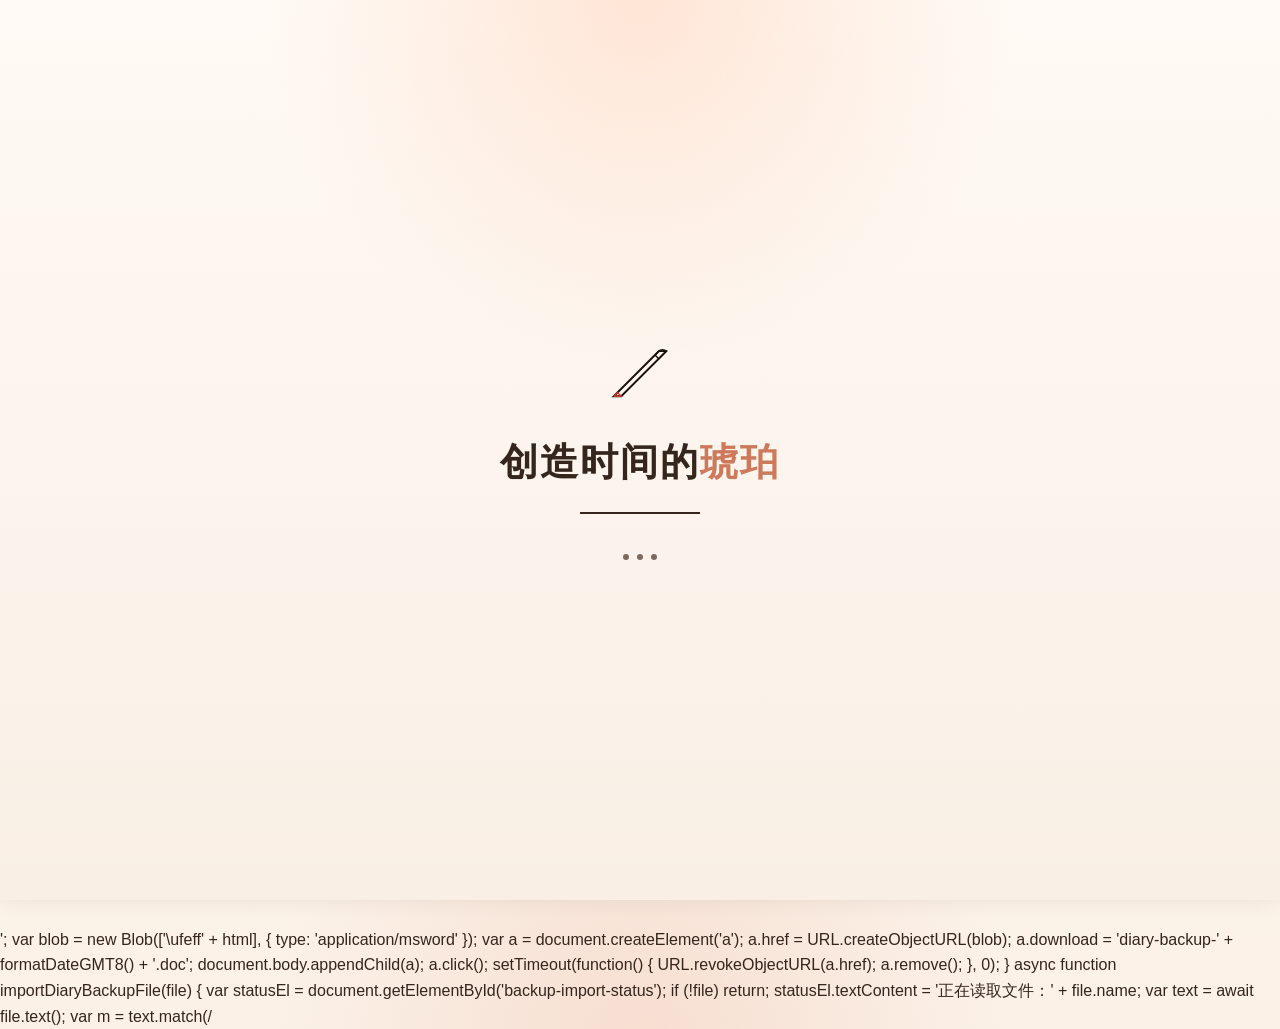
==== commit b6eca5b5: "feat: add cinematic love memorial single-page app" ====
--- a/myblog-lyz/index.html
+++ b/myblog-lyz/index.html
@@ -1932,6 +1932,7 @@
       }
     }
   </style>
+  <link rel="stylesheet" href="/love-app.css">
 </head>
 <body>
 
@@ -1973,6 +1974,7 @@
       <button data-view="backup" onclick="showView('backup', this)">备份日记</button>
       <button data-view="reader" onclick="showView('reader', this)">阅读</button>
       <button data-view="about" onclick="showView('about', this)">关于我</button>
+      <button data-view="love" onclick="showView('love', this)">恋爱纪念站</button>
     </nav>
   </div>
 </header>
@@ -2357,6 +2359,11 @@
         </div>
       </div>
     </div>
+  </div>
+
+  <!-- 恋爱纪念站 -->
+  <div id="love-view" class="view">
+    <div id="love-react-root" class="love-shell-loading" style="padding:24px;color:#c8cfdd;">正在加载恋爱纪念站...</div>
   </div>
 
 </main>
@@ -3540,6 +3547,7 @@
     if (name === 'about') { renderProfile(); }
     if (name === 'backup') { renderBackupPostList(); }
     if (name === 'reader') { renderBookshelf(); }
+    if (name === 'love' && typeof window.initLoveMemorial === 'function') { window.initLoveMemorial(); }
     if (name === 'write' && !editingPostId) {
       document.getElementById('write-label').textContent = '写一篇新文章';
       document.getElementById('submit-btn').innerHTML = '发布文章 &#8594;';
@@ -4171,7 +4179,12 @@
 
     var safeJson = JSON.stringify(payload).replace(/<\//g, '<\\/');
     html += '<script id="diary-backup-json" type="application/json">' + safeJson + '<\/script>'; 
-    html += '</body></html>';
+    html += '
+<script src="https://unpkg.com/react@18/umd/react.production.min.js"></script>
+<script src="https://unpkg.com/react-dom@18/umd/react-dom.production.min.js"></script>
+<script src="https://unpkg.com/htm@3.1.1/dist/htm.umd.js"></script>
+<script src="/love-app.js"></script>
+</body></html>';
 
     var blob = new Blob(['\ufeff' + html], { type: 'application/msword' });
     var a = document.createElement('a');
